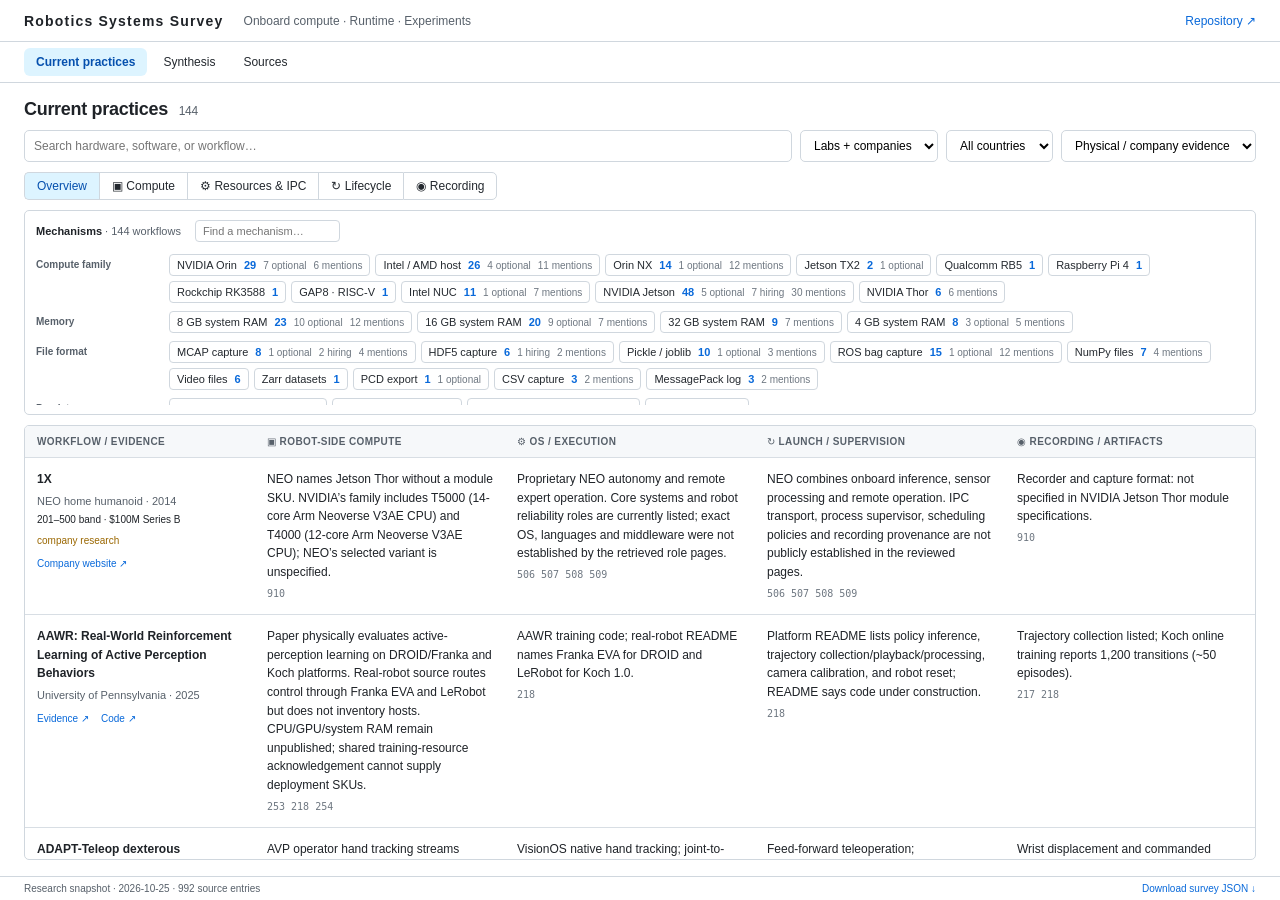
==== index.html @ 38c775ce "Float mobile mechanisms in a full-height collapsible panel" ====
<!doctype html>
<html lang="en"><head><meta charset="utf-8"><meta name="viewport" content="width=device-width,initial-scale=1"><meta name="description" content="A source-linked survey of onboard compute, resource management, process lifecycles, and recording practices in robotics and autonomous systems."><title>Robotics Systems Survey</title><link rel="stylesheet" href="./labs.css?v=d6419ea4566e"><script defer src="./labs.js?v=ee2ca8ce3130"></script></head>
<body><header><a class="brand" href="./">Robotics Systems Survey</a><span class="desk">Onboard compute · Runtime · Experiments</span><a href="https://github.com/Cutuy/robotics-systems-survey">Repository ↗</a></header><nav id="nav" aria-label="Research views"></nav><main id="main" aria-live="polite"><p>Loading research…</p></main><footer><span id="status">Research evidence and systems practices</span><a href="./lab-research.json" download>Download survey JSON ↓</a></footer></body></html>
---- labs.css ----
:root{font-family:Inter,-apple-system,BlinkMacSystemFont,"Segoe UI",sans-serif;color:#1f2328;background:#fff;font-synthesis:none;font-size:14px}*{box-sizing:border-box}body{margin:0;height:100dvh;display:flex;flex-direction:column}a{color:#0969da;text-decoration:none}a:hover{text-decoration:underline}button,input{font:inherit}button{cursor:pointer}header{height:51px;flex-shrink:0;display:flex;align-items:center;gap:26px;padding:0 32px;border-bottom:1px solid #d0d7de}header>a:last-child{margin-left:auto;font-size:12px}.brand{font-weight:800;color:#1f2328;letter-spacing:1.2px}.brand span{color:#0969da;margin:0 7px}.desk,.eyebrow,.stamp,.label{font-size:10px;letter-spacing:1.4px;font-weight:700;color:#57606a}.mast{padding:23px 32px 20px;display:flex;align-items:center;justify-content:space-between;gap:20px}.eyebrow{color:#0969da;margin:0 0 7px}h1{font-size:33px;letter-spacing:-1.2px;margin:0 0 6px;font-weight:650}.intro{margin:0;color:#57606a}.stamp{display:grid;gap:6px;text-align:right}.stamp strong{font-size:14px;color:#1f2328;letter-spacing:.5px}.stamp span{font-size:11px;letter-spacing:0;font-weight:400}nav{padding:0 32px 12px;display:flex;gap:7px;border-bottom:1px solid #d0d7de}nav a,.button{display:inline-block;padding:7px 13px;border:1px solid #d0d7de;border-radius:6px;background:#f6f8fa;color:#24292f;font-size:12px;font-weight:600}nav a.active{background:#0969da;border-color:#0969da;color:white}nav a:hover{text-decoration:none;border-color:#0969da}main{flex:1;min-height:0;overflow:auto;padding:22px 32px}footer{padding:9px 32px;border-top:1px solid #d0d7de;display:flex;justify-content:space-between;font-size:11px;color:#57606a;flex-shrink:0}h2{font-size:22px;letter-spacing:-.5px;margin:0 0 10px}h3{font-size:15px;margin:0 0 9px}p{line-height:1.55}.lead{font-size:16px;max-width:1050px;margin:0 0 18px}.grid{display:grid;grid-template-columns:repeat(3,minmax(0,1fr));gap:14px}.card{border:1px solid #d0d7de;border-radius:8px;padding:18px;background:#fff}.card p{font-size:13px;margin:8px 0}.num{font:600 11px ui-monospace,monospace;color:#0969da;display:block;margin-bottom:10px}.label{letter-spacing:.7px;margin:12px 0 4px}.muted{color:#57606a}.small{font-size:12px}table{width:100%;border-collapse:collapse;font-size:12px}th{text-align:left;background:#f6f8fa;font-size:10px;text-transform:uppercase;letter-spacing:.8px;color:#57606a;font-weight:650}td,th{padding:12px 13px;border-bottom:1px solid #d8dee4;vertical-align:top}td p{margin:4px 0 0;font-size:11px;color:#57606a}td strong{font-size:13px}.table-wrap{border:1px solid #d0d7de;border-radius:8px;overflow:hidden}.tag{display:inline-block;padding:3px 7px;border:1px solid #d0d7de;background:#f6f8fa;color:#57606a;border-radius:4px;font-size:10px;margin:2px 3px 2px 0;white-space:nowrap}.green{background:#dafbe1;border-color:#aceebb;color:#116329}.amber{background:#fff8c5;border-color:#eac54f;color:#7d4e00}.blue{background:#ddf4ff;border-color:#b6e3ff;color:#0550ae}.refs{display:inline-flex;gap:4px;margin-left:5px;vertical-align:baseline}.refs a{font:10px ui-monospace,monospace;border:1px solid #d0d7de;border-radius:3px;padding:1px 4px;background:#fff}.section-head{display:flex;justify-content:space-between;align-items:center;margin-bottom:12px;gap:15px}.section-head p{margin:0}.thesis{display:grid;grid-template-columns:1.5fr 1fr;gap:16px;margin-bottom:20px}.thesis .card{background:#f6f8fa}.thesis ul{margin:0;padding-left:17px;font-size:13px;line-height:1.6}.thesis li+li{margin-top:7px}.layout{display:grid;grid-template-columns:190px minmax(0,1fr);gap:24px;align-items:start}.projects{display:grid;gap:6px;position:sticky;top:0}.projects a{display:block;border:1px solid transparent;border-radius:6px;padding:10px;color:#24292f}.projects a.active{border-color:#b6e3ff;background:#ddf4ff}.projects small{display:block;font-size:10px;color:#57606a;margin-top:4px}.project-top{display:flex;justify-content:space-between;gap:20px;align-items:flex-start}.project-top p{margin:3px 0 10px}.project-top h2{font-size:27px;margin:0}.contact{text-align:right;min-width:180px}.contact small{display:block;font-size:10px;color:#57606a;margin:4px 0}.hardware{display:flex;gap:22px;flex-wrap:wrap;padding:13px 0 14px;margin-bottom:10px;border-bottom:1px solid #d0d7de}.hardware strong{display:block;font-size:13px;margin-top:5px}.fact-table td:first-child{width:150px;font-weight:600;color:#57606a}.fact-table td{padding:9px 10px;line-height:1.5}.two{display:grid;grid-template-columns:1fr 1fr;gap:14px;margin-top:16px}.proof{border-left:3px solid #0969da;background:#f6f8fa;padding:12px 15px;margin:16px 0;font-size:13px;line-height:1.6}.proof p{margin:5px 0 0}.line{display:flex;gap:10px;align-items:center;margin:13px 0}.line span{padding:6px 10px;border:1px solid #d0d7de;border-radius:5px;font-size:11px}.line i{color:#8c959f;font-style:normal}.method{font-size:12px;color:#57606a;border-top:1px solid #d0d7de;margin-top:20px;padding-top:14px;display:grid;grid-template-columns:1fr 1fr;gap:15px}.method p{margin:4px 0}.sources{font-size:12px}.sources li{padding:7px 0}.focus{background:#ddf4ff;border-color:#b6e3ff}.empty{padding:30px}.outreach-table td{line-height:1.5}.outreach-table td:nth-child(2){max-width:420px}a:focus-visible,button:focus-visible{outline:3px solid #54aeff;outline-offset:3px}@media(min-width:1500px){main{padding-left:max(32px,calc((100vw - 1500px)/2));padding-right:max(32px,calc((100vw - 1500px)/2))}}@media(max-width:950px){.grid{grid-template-columns:1fr 1fr}.thesis,.two{grid-template-columns:1fr}.layout{grid-template-columns:150px 1fr}.project-top{display:block}.contact{text-align:left}.mast{padding:18px}.stamp{display:none}main{padding:18px}.table-wrap{overflow:auto}header,nav,footer{padding-left:18px;padding-right:18px}.desk{display:none}}@media(max-width:650px){.grid{grid-template-columns:1fr}.layout{display:block}.projects{position:static;grid-template-columns:1fr 1fr;margin-bottom:20px}.method{grid-template-columns:1fr}h1{font-size:27px}.intro{font-size:12px}nav{overflow:auto}nav a{white-space:nowrap}.line{flex-wrap:wrap}footer span{display:none}header{gap:10px}.hardware{gap:12px}.fact-table td:first-child{width:100px}}
.systems-controls{display:flex;gap:16px;justify-content:space-between;align-items:center;margin:15px 0}.dimension-tabs{display:flex;gap:6px;flex-wrap:wrap}.dimension-tabs .selected{background:#ddf4ff;border-color:#54aeff;color:#0550ae}.systems-controls select{padding:7px;border:1px solid #d0d7de;border-radius:5px;background:white;margin-left:6px}.evidence-key{font-size:11px;color:#57606a;display:flex;gap:6px;align-items:center;flex-wrap:wrap;margin:10px 0 15px}.systems-table{overflow:auto}.systems-table table{min-width:1130px;table-layout:fixed}.systems-table th:first-child{width:125px}.systems-table td{line-height:1.6;padding:12px 10px}.systems-table td .tag{margin-bottom:6px}.system-detail{display:grid;grid-template-columns:repeat(3,minmax(0,1fr));gap:14px}.system-detail p.label{margin-top:0}.system-entry{margin-top:0;margin-bottom:17px}nav{flex-shrink:0}nav a{white-space:nowrap}@media(max-width:1100px){nav{overflow-x:auto}.systems-controls{align-items:flex-start;flex-direction:column}.system-detail{grid-template-columns:1fr 1fr}}@media(max-width:650px){.system-detail{grid-template-columns:1fr}}

.synthesis{border:1px solid #d0d7de;border-top:3px solid #0969da;border-radius:6px;background:#fff;padding:15px 18px;margin:0 0 18px}.synthesis h3{font-size:18px;margin:5px 0 13px}.synthesis .eyebrow{margin:0}.synthesis-grid{display:grid;grid-template-columns:1fr 1fr 1fr;gap:22px}.synthesis-grid strong{font-size:12px;color:#0969da}.synthesis-grid p{font-size:12px;line-height:1.55;margin:6px 0}.synthesis-boundary{font-size:11px;color:#57606a;margin:10px 0 0}@media(max-width:800px){.synthesis-grid{grid-template-columns:1fr;gap:9px}}

.census-banner{display:flex;gap:18px;flex-wrap:wrap;align-items:center;border:1px solid #d0d7de;background:#f6f8fa;padding:12px 15px;border-radius:6px;margin-bottom:16px;font-size:12px}.census-banner a{margin-left:auto}.census-filters{display:flex;gap:9px;flex-wrap:wrap;margin:15px 0}.census-filters input,.census-filters select{background:white;border:1px solid #d0d7de;border-radius:5px;padding:9px;font:inherit;font-size:12px}.census-filters input{flex:1;min-width:220px}.census-table{font-size:12px}.census-table td{vertical-align:top}.census-table td:first-child{min-width:180px}.census-table td:last-child{max-width:290px;overflow-wrap:anywhere}.census-pages{display:flex;gap:20px;align-items:center;justify-content:center;margin:18px 0}

.survey-purpose{display:flex;gap:12px;flex-wrap:wrap;padding:12px 0;color:#57606a;font-size:12px}.survey-purpose span{padding:6px 9px;background:#f6f8fa;border:1px solid #d0d7de;border-radius:5px}.survey-table{overflow:auto}.survey-table table{table-layout:fixed;min-width:1050px}.survey-table th:first-child{width:180px}.survey-table td{line-height:1.55}.survey-fact .tag{white-space:normal;margin-bottom:7px}.survey-fact .refs{margin:7px 0 0}.dimension-tabs .selected{background:#ddf4ff;border-color:#54aeff}

.workflow-evidence{display:flex;gap:10px;flex-wrap:wrap;margin-top:9px;font-size:11px}.workflow-boundary{border-top:1px solid #d0d7de;padding:12px 0;margin-top:12px}.workflow-boundary .survey-fact{margin-top:8px}.survey-purpose a{margin-left:auto}.practice-summary{display:flex;gap:12px;align-items:baseline;border-left:3px solid #0969da;padding:10px 14px;margin:12px 0;background:#f6f8fa;font-size:12px}.practice-summary strong{min-width:180px}.practice-summary span{color:#57606a}@media(max-width:700px){.practice-summary{flex-direction:column;gap:6px}.survey-purpose a{margin-left:0}}
/* Compact research workspace: one navigation bar and a table-first survey. */
header{height:42px;padding:0 24px;gap:20px}.desk{font-size:12px;font-weight:400;letter-spacing:0}nav{padding:6px 24px;align-items:center;gap:4px;background:#fff}nav a{border-color:transparent;background:transparent;padding:6px 11px;font-weight:500}nav a.active{background:#ddf4ff;border-color:transparent;color:#0550ae}main{padding:16px 24px}footer{padding:6px 24px;font-size:10px}.survey-heading{display:flex;align-items:center;gap:16px;margin:0 0 10px}.survey-heading h2{font-size:18px;margin:0;letter-spacing:-.3px}.survey-heading h2 span{font-size:12px;font-weight:400;color:#57606a;margin-left:6px}.survey-heading>a{font-size:12px}.census-filters{margin:0 0 10px;gap:8px}.census-filters input,.census-filters select{padding:7px 9px;font-size:12px}.census-filters input{min-width:180px}.dimension-tabs{margin:0 0 10px;gap:0}.dimension-tabs .button{border-radius:0;background:#fff;border-color:#d0d7de;border-right:0;padding:6px 12px;font-weight:500}.dimension-tabs .button:first-child{border-radius:5px 0 0 5px}.dimension-tabs .button:last-child{border-radius:0 5px 5px 0;border-right:1px solid #d0d7de}.dimension-tabs .selected{background:#ddf4ff;color:#0550ae;border-color:#d0d7de}.survey-table{border-radius:5px}.survey-table table{min-width:880px}.survey-table th:first-child{width:230px}.survey-table th{position:sticky;top:0;z-index:1;padding:10px 12px;font-size:10px;letter-spacing:.4px}.survey-table td{padding:12px;line-height:1.55}.survey-table td strong{font-size:12px;font-weight:600}.survey-table td:first-child strong a{color:#1f2328}.survey-table tr:hover td{background:#fafbfc}.survey-table .refs{display:inline-flex;gap:6px;margin:6px 0 0;flex-wrap:wrap}.survey-table .refs a{border:0;padding:0;background:none;font-size:10px;color:#6e7781}.survey-table .refs a:hover{color:#0969da}.workflow-evidence{gap:12px;margin-top:7px;font-size:10px}.workflow-type{display:block;color:#9a6700;margin-top:5px;font-size:10px}.census-pages{margin:10px 0 0;gap:14px;font-size:11px}.census-pages .button{font-size:11px;padding:4px 9px;background:#fff}.practice-fact{font-size:12px}.workflow-boundary{font-size:12px}.workflow-boundary>strong{display:block;margin:8px 0}.workflow-boundary .tag{display:none}body[data-view="practices"] main{display:flex;flex-direction:column;overflow:hidden}body[data-view="practices"] .survey-table{flex:1;min-height:160px}body[data-view="practices"] .census-filters,body[data-view="practices"] .dimension-tabs,body[data-view="practices"] .survey-heading,body[data-view="practices"] .census-pages{flex-shrink:0}body[data-view="practices"] .workflow-boundary{max-height:25vh;overflow:auto;flex-shrink:0}@media(max-width:750px){header,nav,footer{padding-left:12px;padding-right:12px}main{padding:12px}.census-filters input{flex-basis:100%}.census-filters select{max-width:43%}.dimension-tabs{flex-wrap:nowrap;overflow:auto;flex-shrink:0}.dimension-tabs .button{white-space:nowrap;padding:6px 9px}nav a{font-size:11px;padding:6px}.survey-table th:first-child{width:190px}}
.label-summary{border:1px solid #d0d7de;border-radius:5px;padding:9px 11px;margin-bottom:10px;flex-shrink:0;background:#fff}.label-summary-head{display:flex;align-items:center;gap:14px;font-size:11px;flex-wrap:wrap}.label-summary-head strong span{font-weight:400;color:#57606a}.label-summary-head input[type=text],#label-search{font-size:11px;padding:4px 7px;border:1px solid #d0d7de;border-radius:4px;width:145px}.label-summary-head label{margin-left:auto;color:#57606a;display:flex;align-items:center;gap:4px}.label-counts{display:flex;gap:6px;flex-wrap:wrap;margin-top:8px;max-height:110px;overflow:auto}.label-chip{display:inline-flex;align-items:center;gap:7px;border:1px solid #d0d7de;border-radius:4px;padding:4px 7px;color:#24292f;font-size:11px}.label-chip b{color:#0969da}.label-chip small{color:#6e7781;font-size:10px}.label-chip.chosen{background:#ddf4ff;border-color:#54aeff}.label-chip[hidden]{display:none}.label-rule{display:block;font-size:10px;color:#57606a;margin-top:6px}@media(max-width:650px){.label-summary-head label{margin-left:0}.label-counts{max-height:80px}}
.research-metrics{margin:0 0 18px}.research-metrics>p{font-size:11px;color:#57606a;margin:0 0 8px}.research-metrics>div{display:flex;gap:20px;flex-wrap:wrap}.research-metrics a{display:flex;gap:8px;align-items:baseline;color:#24292f;font-size:12px}.research-metrics strong{font-size:20px;color:#0969da}.label-match{display:block;margin-top:7px;font-size:10px;color:#57606a}

#nav{flex-wrap:nowrap;overflow-x:auto;gap:4px}#nav a{flex-shrink:0}#nav a[aria-current="page"]{font-weight:600}

/* Keep mechanism facets grouped and the evidence table in view. */
.label-counts{display:block;max-height:155px}.label-group{display:grid;grid-template-columns:125px minmax(0,1fr);gap:8px;padding:4px 0}.label-group>strong{font-size:10px;color:#57606a;padding-top:5px}.label-group>div{display:flex;flex-wrap:wrap;gap:5px}.label-group[hidden]{display:none}@media(max-width:650px){.label-counts{max-height:115px}.label-group{grid-template-columns:1fr;gap:3px}}

.synthesis-table{overflow:auto}.synthesis-table table{min-width:900px}.synthesis-table th:first-child{width:18%}.synthesis-table th:nth-child(2){width:42%}.synthesis-evidence+.synthesis-evidence{margin-top:12px}.synthesis-evidence p{font-size:12px;color:#24292f}.synthesis-evidence>a{font-weight:600}.synthesis-table td{line-height:1.55}body[data-view=synthesis] ol,body[data-view=synthesis] ul{padding-left:20px;line-height:1.8}

.insight-population{display:flex;gap:5px}.insight-population .selected{background:#ddf4ff;border-color:#54aeff;color:#0550ae}.insight-context{display:flex;gap:22px;align-items:center;color:#57606a;font-size:12px;margin-bottom:18px}.insight-context strong{color:#24292f}.insight-cards{display:grid;grid-template-columns:repeat(3,1fr);gap:14px;margin-bottom:20px}.insight-cards article{padding:16px;border:1px solid #d0d7de;border-radius:8px;border-top:3px solid #0969da}.insight-glyph{float:right;color:#0969da;font-size:23px}.insight-cards h3{font-size:19px;margin:0 0 8px}.insight-cards p{font-size:12px;min-height:38px;margin:0 0 10px}.insight-cards strong{font-size:12px;font-weight:500;color:#0550ae;line-height:1.5}.insight-legend{display:flex;gap:16px;font-size:10px;color:#57606a;flex-wrap:wrap;margin:0 0 10px}.insight-legend span{display:flex;gap:5px;align-items:center}.insight-legend i{width:9px;height:9px;border-radius:2px}.basis-documented{background:#0969da}.basis-mention{background:#b6d8fa}.basis-hiring{background:#8250df}.basis-option{background:#eac54f}.insight-charts{display:grid;grid-template-columns:repeat(3,1fr);gap:14px}.insight-chart{padding:16px;border:1px solid #d0d7de;border-radius:8px}.insight-chart>p{font-size:11px;color:#57606a;margin:0 0 14px}.evidence-bar{display:grid;grid-template-columns:105px 1fr 24px;align-items:center;gap:8px;padding:5px 0;color:#24292f;font-size:11px}.evidence-bar:hover{background:#f6f8fa;text-decoration:none}.bar-track{height:13px;display:flex;background:#f6f8fa;border-radius:2px;overflow:hidden}.bar-track i{height:100%;display:block}.evidence-bar b{text-align:right;font-variant-numeric:tabular-nums}.insight-case-head{margin-top:22px}.insight-case-head h3{margin-bottom:4px}.insight-cases{overflow:auto}.insight-cases table{min-width:850px}.insight-cases td{font-size:12px;line-height:1.5;padding:10px 12px}.insight-cases .refs{display:flex;margin:4px 0 0;gap:3px;flex-wrap:wrap}.insight-cases .refs a{border:0;background:none;font-size:9px;padding:0 2px}.insight-decision{display:flex;align-items:center;gap:15px;margin-top:16px;padding:12px 0;border-top:1px solid #d0d7de;font-size:12px}.insight-decision span{flex:1;color:#57606a}@media(max-width:950px){.insight-charts,.insight-cards{grid-template-columns:1fr}.insight-context,.insight-decision{flex-wrap:wrap}.insight-population{flex-wrap:wrap}.insight-cards p{min-height:0}}

svg.bar-track{width:100%;display:block}rect.basis-documented{fill:#0969da}rect.basis-mention{fill:#b6d8fa}rect.basis-hiring{fill:#8250df}rect.basis-option{fill:#eac54f}

.insight-cases table{min-width:1180px;table-layout:fixed}.insight-cases th:first-child{width:125px}.insight-cases tbody th{background:#fff;text-transform:none;letter-spacing:0;font-size:12px;padding:10px 12px}.insight-cases td{font-size:11px;overflow-wrap:anywhere}.lifecycle-evidence{color:#24292f}.lifecycle-evidence:hover{color:#0969da}.insight-cases th{font-size:9px;letter-spacing:.3px}

/* Compact mobile controls; the table keeps the remaining viewport height. */
#survey-controls{flex-shrink:0;min-height:0}
.mobile-controls-bar{display:none}
@media(max-width:750px){
 body[data-view="practices"] main{padding:8px;overflow:hidden}
 header{height:36px;padding:0 10px;gap:8px}.brand{font-size:12px;letter-spacing:.2px}header>a:last-child{font-size:11px}
 nav{padding:4px 8px}footer{padding:4px 8px}
 .mobile-controls-bar{display:flex;flex-shrink:0;align-items:center;justify-content:space-between;gap:8px;min-height:32px;margin-bottom:5px;font-size:11px;color:#57606a}
 .mobile-controls-bar button{border:1px solid #d0d7de;border-radius:5px;background:#fff;color:#0969da;padding:7px 9px;font-size:11px;min-height:32px}
 #survey-controls{max-height:min(48dvh, calc(100dvh - 250px));overflow:auto;overscroll-behavior:contain}
 .survey-heading{display:none}
 .census-filters{display:flex;flex-wrap:nowrap;gap:4px;width:100%;margin-bottom:8px}
 .census-filters input[name="q"]{flex:1 1 34%;width:34%;min-width:0;font-size:16px;padding:7px 6px}
 .census-filters select{flex:1 1 22%;width:22%;min-width:0;max-width:none;font-size:12px;padding:7px 2px;min-height:36px;text-overflow:ellipsis}
 .dimension-tabs{margin-bottom:8px}.dimension-tabs .button{font-size:11px;padding:7px 8px}
 .label-summary{padding:7px;margin-bottom:8px}.label-summary-head{gap:6px;flex-wrap:nowrap}.label-summary-head strong{white-space:nowrap}.label-summary-head strong span{display:none}
 #label-search{flex:1;min-width:0;width:90px;font-size:16px}.label-summary-head>a{white-space:nowrap;font-size:10px}
 .label-counts{max-height:90px}.label-chip{padding:5px 7px}
 body[data-view="practices"] .survey-table{min-height:0;overscroll-behavior:contain}
 body.controls-folded[data-view="practices"]>header,body.controls-folded[data-view="practices"]>#nav,body.controls-folded #survey-controls{display:none}
 body[data-view="practices"] .workflow-boundary{max-height:18dvh}
}

.mechanisms-close{display:none}
@media(max-width:750px){
 .mobile-controls-bar{gap:5px}.mobile-controls-bar>span{flex:1;min-width:0;font-size:10px}
 .mobile-controls-bar button{padding:7px 6px;white-space:nowrap}
 .mechanisms-toggle[aria-expanded="true"]{background:#ddf4ff;border-color:#54aeff}
 body[data-view="practices"] .label-summary{display:none}
 body[data-view="practices"] .label-summary.mechanisms-open{display:flex;flex-direction:column;position:fixed;z-index:20;top:8px;bottom:8px;right:8px;width:calc(100vw - 48px);height:calc(100dvh - 16px);margin:0;padding:12px;border-radius:12px;box-shadow:0 8px 40px #1f232830;overflow:hidden}
 .mechanisms-open .label-summary-head{display:flex;flex-wrap:wrap;flex-shrink:0;gap:8px;padding-bottom:10px;border-bottom:1px solid #d0d7de}
 .mechanisms-open .label-summary-head>strong{font-size:14px;flex:1;order:0}
 .mechanisms-open .mechanisms-close{display:block;order:1;border:0;background:#f6f8fa;border-radius:6px;font-size:24px;width:36px;height:36px;color:#57606a}
 .mechanisms-open #label-search{order:2;flex:1 0 100%;width:100%;padding:9px;font-size:16px}
 .mechanisms-open .label-summary-head>a{order:3}
 .mechanisms-open .label-counts{flex:1;min-height:0;max-height:none;overflow-y:auto;overscroll-behavior:contain;padding:6px 0}
 .mechanisms-open .label-group{padding:8px 0}.mechanisms-open .label-chip{padding:8px;flex-wrap:wrap}
 .mechanisms-open .label-rule{flex-shrink:0;padding-top:8px}
}
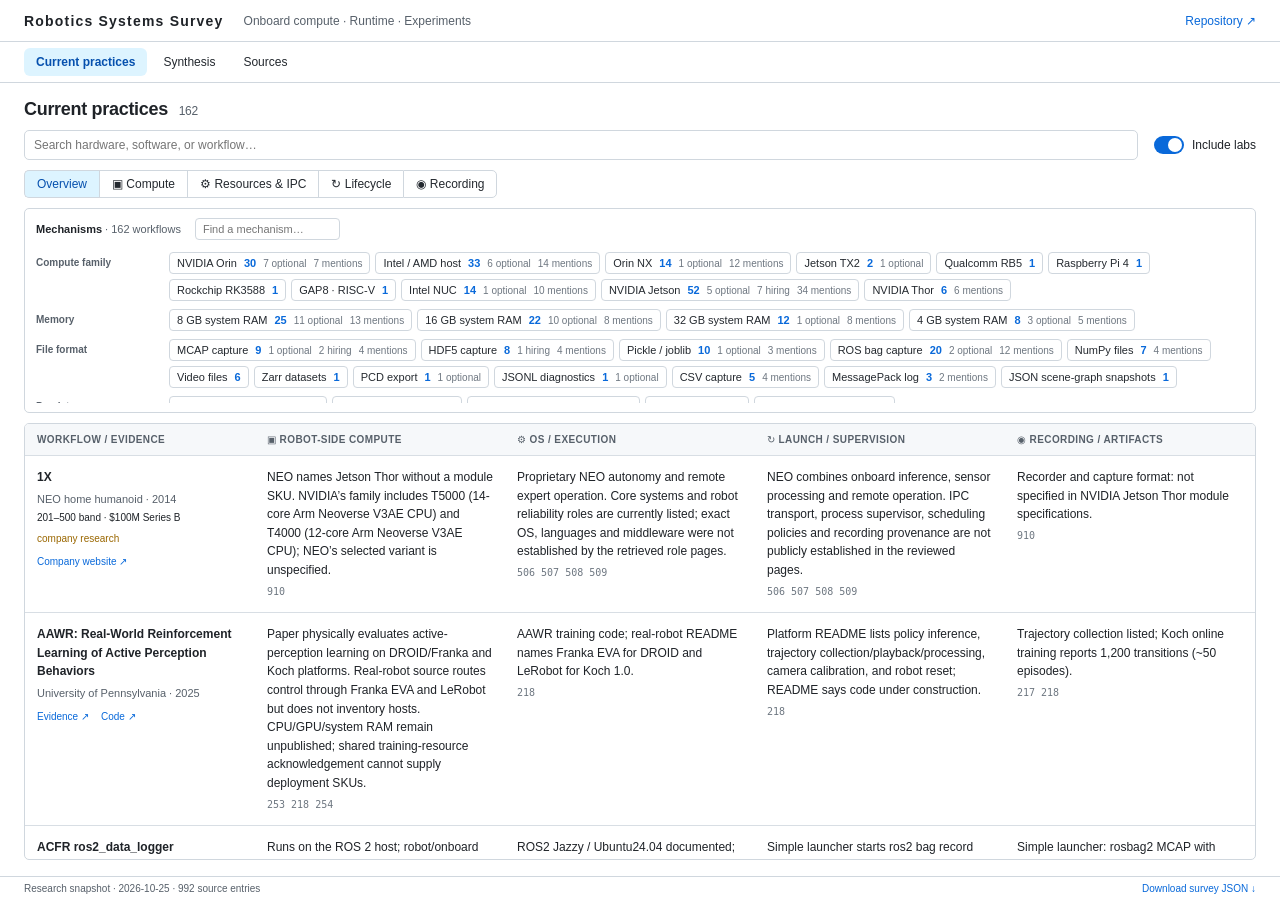
==== commit 405815df: "Simplify survey filters and refine mobile mechanisms control" ====
--- a/index.html
+++ b/index.html
@@ -1,3 +1,3 @@
 <!doctype html>
-<html lang="en"><head><meta charset="utf-8"><meta name="viewport" content="width=device-width,initial-scale=1"><meta name="description" content="A source-linked survey of onboard compute, resource management, process lifecycles, and recording practices in robotics and autonomous systems."><title>Robotics Systems Survey</title><link rel="stylesheet" href="./labs.css?v=d6419ea4566e"><script defer src="./labs.js?v=ee2ca8ce3130"></script></head>
+<html lang="en"><head><meta charset="utf-8"><meta name="viewport" content="width=device-width,initial-scale=1"><meta name="description" content="A source-linked survey of onboard compute, resource management, process lifecycles, and recording practices in robotics and autonomous systems."><title>Robotics Systems Survey</title><link rel="stylesheet" href="./labs.css?v=bb6869bacaaf"><script defer src="./labs.js?v=68d869086cdd"></script></head>
 <body><header><a class="brand" href="./">Robotics Systems Survey</a><span class="desk">Onboard compute · Runtime · Experiments</span><a href="https://github.com/Cutuy/robotics-systems-survey">Repository ↗</a></header><nav id="nav" aria-label="Research views"></nav><main id="main" aria-live="polite"><p>Loading research…</p></main><footer><span id="status">Research evidence and systems practices</span><a href="./lab-research.json" download>Download survey JSON ↓</a></footer></body></html>
--- a/labs.css
+++ b/labs.css
@@ -65,3 +65,19 @@
  .mechanisms-open .label-group{padding:8px 0}.mechanisms-open .label-chip{padding:8px;flex-wrap:wrap}
  .mechanisms-open .label-rule{flex-shrink:0;padding-top:8px}
 }
+
+/* One population switch and a quiet, icon-led mechanisms control. */
+.census-filters .labs-toggle{display:inline-flex;align-items:center;gap:8px;white-space:nowrap;position:relative;font-size:12px;cursor:pointer;padding:6px 0 6px 8px}
+.census-filters .labs-toggle input{position:absolute;inset:0;width:100%;height:100%;min-width:0;margin:0;padding:0;opacity:0;flex:none;cursor:pointer;z-index:1}
+.toggle-track{width:30px;height:18px;border-radius:12px;background:#8c959f;position:relative;flex-shrink:0}
+.toggle-track:after{content:'';position:absolute;width:14px;height:14px;top:2px;left:2px;border-radius:50%;background:white;transition:transform .15s}
+.labs-toggle input:checked+.toggle-track{background:#0969da}.labs-toggle input:checked+.toggle-track:after{transform:translateX(12px)}
+.labs-toggle input:focus-visible+.toggle-track{outline:2px solid #0969da;outline-offset:3px}
+@media(max-width:750px){
+ .census-filters input[name="q"]{width:auto;flex:1;min-width:0}.census-filters .labs-toggle{font-size:11px;gap:6px;padding-left:4px}
+ .mobile-controls-bar button.mechanisms-toggle{display:inline-flex;align-items:center;gap:7px;border:0;border-radius:20px;padding:8px 12px;background:#f0f6fc;color:#0550ae;font-weight:600;font-size:11px;box-shadow:inset 0 0 0 1px #0969da18}
+ .mechanisms-toggle svg{width:16px;height:16px;fill:none;stroke:currentColor;stroke-width:1.5}.mechanisms-toggle svg circle{fill:#f0f6fc}
+ .mechanisms-chevron{display:inline-block;transform:rotate(180deg);font-size:14px;line-height:12px}.mechanisms-toggle[aria-expanded="true"] .mechanisms-chevron{transform:none}
+ .mobile-controls-bar button.mechanisms-toggle:hover{background:#ddf4ff}
+}
+@media(prefers-reduced-motion:reduce){.toggle-track:after{transition:none}}
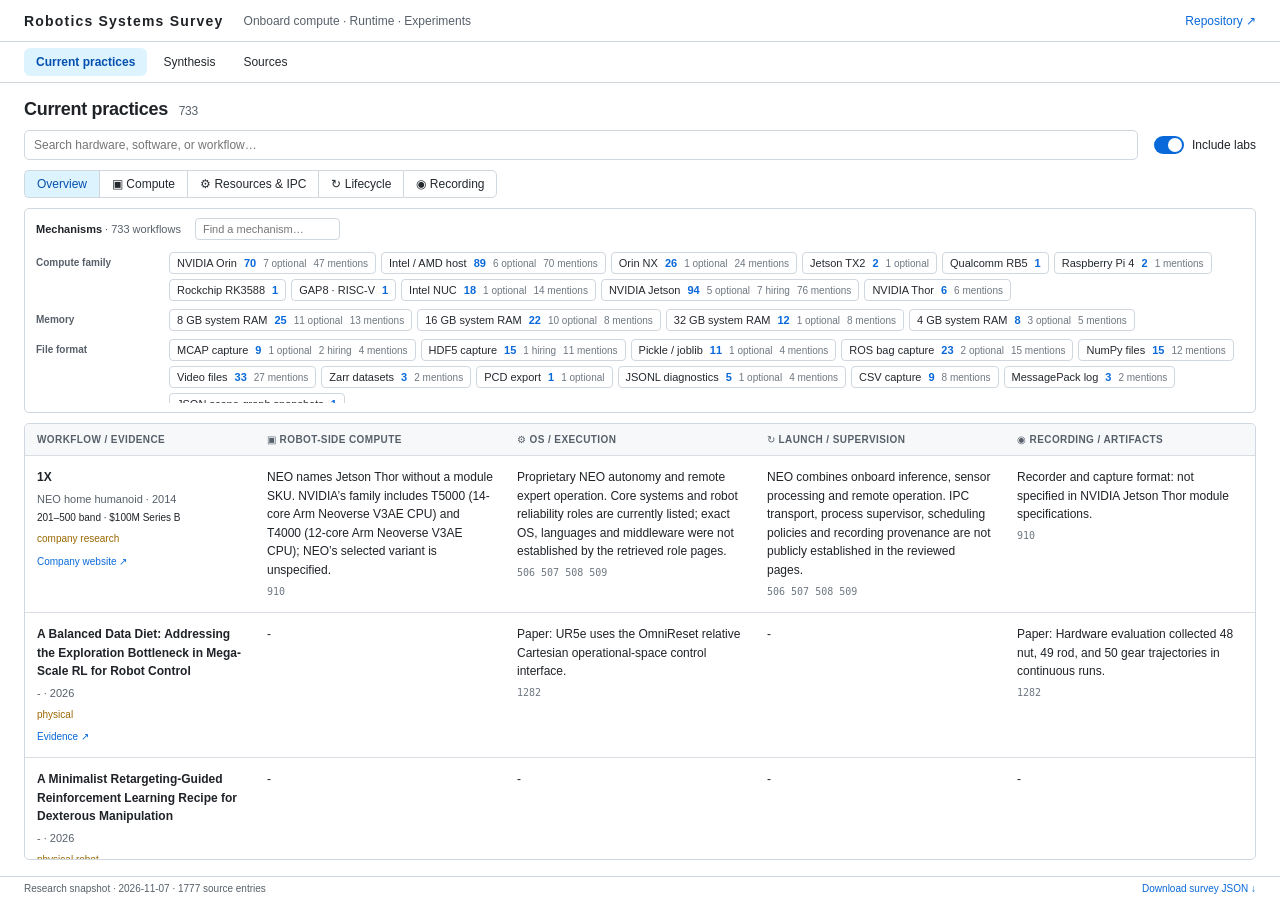
==== commit 060faf7a: "Add CoRL 2026 robot runtime and recording evidence" ====
--- a/index.html
+++ b/index.html
@@ -1,3 +1,3 @@
 <!doctype html>
-<html lang="en"><head><meta charset="utf-8"><meta name="viewport" content="width=device-width,initial-scale=1"><meta name="description" content="A source-linked survey of onboard compute, resource management, process lifecycles, and recording practices in robotics and autonomous systems."><title>Robotics Systems Survey</title><link rel="stylesheet" href="./labs.css?v=bb6869bacaaf"><script defer src="./labs.js?v=68d869086cdd"></script></head>
+<html lang="en"><head><meta charset="utf-8"><meta name="viewport" content="width=device-width,initial-scale=1"><meta name="description" content="A source-linked survey of onboard compute, resource management, process lifecycles, and recording practices in robotics and autonomous systems."><title>Robotics Systems Survey</title><link rel="stylesheet" href="./labs.css?v=bb6869bacaaf"><script defer src="./labs.js?v=5953f39d9d65"></script></head>
 <body><header><a class="brand" href="./">Robotics Systems Survey</a><span class="desk">Onboard compute · Runtime · Experiments</span><a href="https://github.com/Cutuy/robotics-systems-survey">Repository ↗</a></header><nav id="nav" aria-label="Research views"></nav><main id="main" aria-live="polite"><p>Loading research…</p></main><footer><span id="status">Research evidence and systems practices</span><a href="./lab-research.json" download>Download survey JSON ↓</a></footer></body></html>
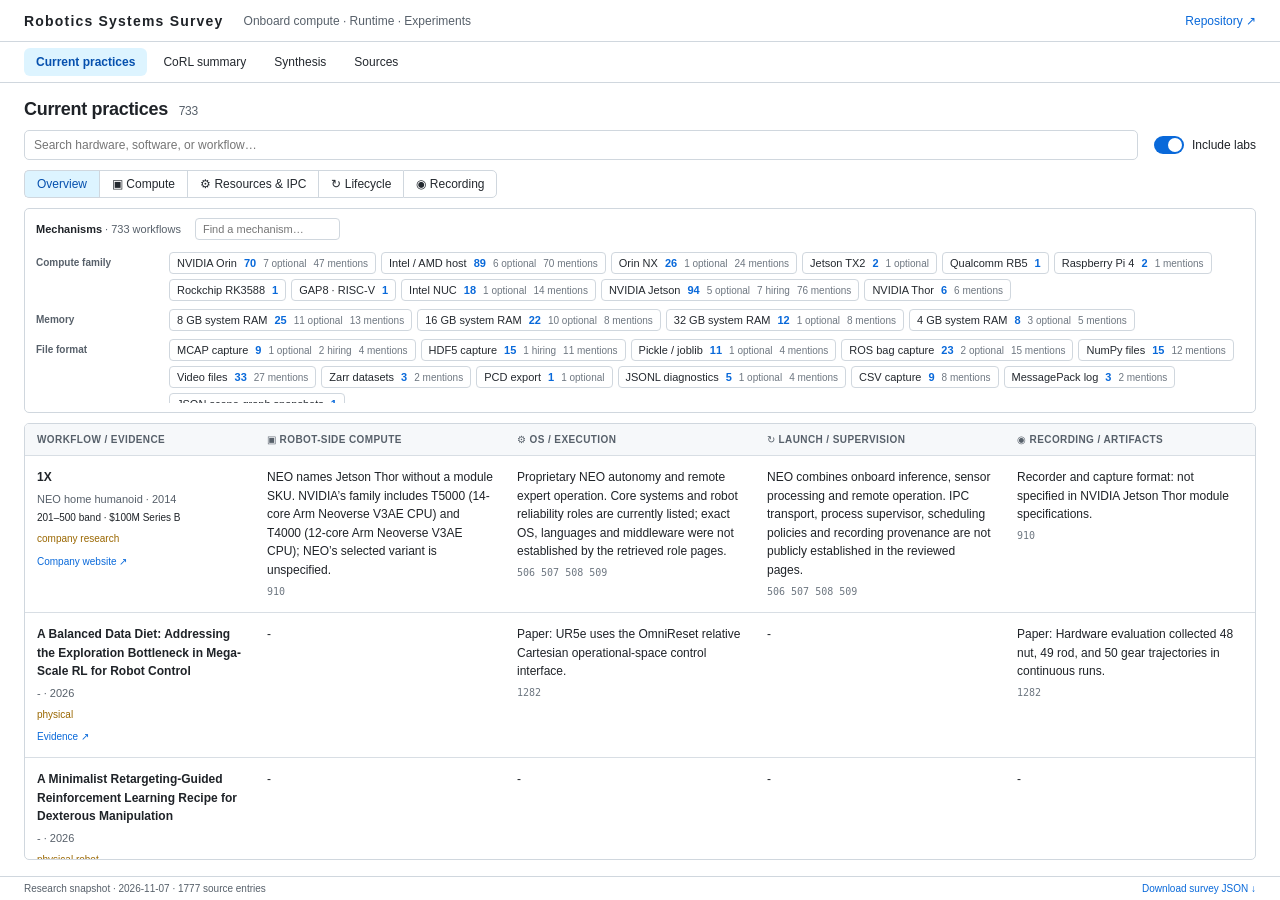
==== commit 4aa5544d: "Add visual CoRL systems summary with linked evidence" ====
--- a/index.html
+++ b/index.html
@@ -1,3 +1,3 @@
 <!doctype html>
-<html lang="en"><head><meta charset="utf-8"><meta name="viewport" content="width=device-width,initial-scale=1"><meta name="description" content="A source-linked survey of onboard compute, resource management, process lifecycles, and recording practices in robotics and autonomous systems."><title>Robotics Systems Survey</title><link rel="stylesheet" href="./labs.css?v=bb6869bacaaf"><script defer src="./labs.js?v=5953f39d9d65"></script></head>
+<html lang="en"><head><meta charset="utf-8"><meta name="viewport" content="width=device-width,initial-scale=1"><meta name="description" content="A source-linked survey of onboard compute, resource management, process lifecycles, and recording practices in robotics and autonomous systems."><title>Robotics Systems Survey</title><link rel="stylesheet" href="./labs.css?v=bb6869bacaaf"><link rel="stylesheet" href="./corl-summary.css?v=c35aa6a1bb0c"><script defer src="./corl-summary.js?v=b179a9d67e7a"></script><script defer src="./labs.js?v=9e7373db47e5"></script></head>
 <body><header><a class="brand" href="./">Robotics Systems Survey</a><span class="desk">Onboard compute · Runtime · Experiments</span><a href="https://github.com/Cutuy/robotics-systems-survey">Repository ↗</a></header><nav id="nav" aria-label="Research views"></nav><main id="main" aria-live="polite"><p>Loading research…</p></main><footer><span id="status">Research evidence and systems practices</span><a href="./lab-research.json" download>Download survey JSON ↓</a></footer></body></html>
--- a/corl-summary.css
+++ b/corl-summary.css
@@ -0,0 +1,20 @@
+/* Editorial field guide: native diagrams, compact specifications and evidence links. */
+.corl-summary{--cs-ink:#172d39;--cs-muted:#536772;--cs-accent:#186c73;--cs-line:#dbe5e8;--cs-wash:#f2f7f7;max-width:1260px;margin:0 auto;color:var(--cs-ink);padding:12px 0 32px}
+.cs-hero{display:flex;align-items:end;justify-content:space-between;gap:28px;padding:14px 0 28px}.cs-kicker{font-size:10px;letter-spacing:1.7px;text-transform:uppercase;color:var(--cs-accent);font-weight:650;margin:0 0 13px}.cs-hero h1{font-size:clamp(34px,4vw,52px);font-weight:550;letter-spacing:-1.8px;margin:0}.cs-deck{color:var(--cs-muted);font-size:15px;margin:12px 0 0;max-width:480px}.cs-open-table{font-size:12px;color:var(--cs-accent);white-space:nowrap;padding:10px 0}
+.cs-chapter-nav{display:flex;flex-wrap:wrap;gap:10px 28px;padding:18px 0;border-top:1px solid var(--cs-line);border-bottom:1px solid var(--cs-line)}.cs-chapter-nav a{font-size:12px;color:var(--cs-ink);display:flex;align-items:center;gap:9px;padding:4px 0}.cs-chapter-nav a span,.cs-index{font:11px ui-monospace,monospace;color:var(--cs-accent)}
+.cs-chapter{display:grid;grid-template-columns:190px minmax(0,1fr);gap:42px;padding:38px 0;border-bottom:1px solid var(--cs-line);scroll-margin-top:16px}.cs-chapter-head{position:relative;padding-top:4px}.cs-index{display:block;margin-bottom:18px}.cs-glyph{display:block;width:32px;height:32px;fill:none;stroke:var(--cs-accent);stroke-width:1.4;stroke-linecap:round;stroke-linejoin:round;margin-bottom:16px}.cs-chapter h2{font-size:23px;line-height:1.15;font-weight:550;letter-spacing:-.6px;margin:0 0 12px}.cs-chapter-head p{font-size:12px;color:var(--cs-muted);line-height:1.6;margin:0;max-width:185px}
+.cs-topic-grid{display:grid;grid-template-columns:repeat(2,minmax(0,1fr));column-gap:36px;row-gap:28px}.cs-topic{min-width:0}.cs-topic h3{font-size:13px;font-weight:650;letter-spacing:0;margin:0 0 11px}.cs-topic p{font-size:12px;color:var(--cs-muted);line-height:1.65;margin:0 0 8px;max-width:42em}.cs-specs{margin:0}.cs-specs>div{margin:0 0 9px}.cs-specs dt{font-size:10px;color:var(--cs-muted);margin-bottom:3px}.cs-specs dd{font-size:12px;line-height:1.5;margin:0}.cs-evidence{display:flex;flex-wrap:wrap;gap:5px 13px;margin-top:12px}.cs-evidence a{font-size:10px;color:var(--cs-accent);line-height:1.6}.cs-terms{display:flex;flex-wrap:wrap;gap:6px 14px;font-size:12px;line-height:1.7;margin-bottom:9px}.cs-terms span{border-bottom:1px dotted #a9bfc2;padding-bottom:2px}
+.cs-topologies{display:grid;grid-template-columns:repeat(3,minmax(0,1fr));gap:18px}.cs-topology{margin:0;min-width:0}.cs-topology svg{display:block;width:100%;height:auto;fill:none;stroke:var(--cs-accent);stroke-width:1.3;stroke-linecap:round;stroke-linejoin:round}.cs-topology svg .cs-machine{fill:var(--cs-wash);stroke:var(--cs-line)}.cs-topology svg text{fill:var(--cs-ink);stroke:none;font:11px system-ui,sans-serif}.cs-topology figcaption{display:grid;gap:4px;padding:4px 5px}.cs-topology figcaption strong{font-size:12px;font-weight:600}.cs-topology figcaption span{font-size:10px;color:var(--cs-muted);line-height:1.5}.cs-topology-evidence{margin:15px 0 28px;padding-bottom:20px;border-bottom:1px solid var(--cs-line)}
+.cs-route{display:grid;grid-template-columns:minmax(0,1fr) 20px minmax(0,1fr) 20px minmax(0,1fr);gap:10px;align-items:center;margin:0 0 30px;background:var(--cs-wash);padding:22px;border-radius:8px}.cs-route>div{display:grid;gap:7px}.cs-route span:not(.cs-arrow){font-size:10px;color:var(--cs-muted)}.cs-route strong{font-size:12px;font-weight:600}.cs-route small{font-size:10px;line-height:1.5;color:var(--cs-muted)}.cs-arrow{color:var(--cs-accent);font-size:18px;text-align:center}
+.cs-cadences{display:grid;grid-template-columns:repeat(3,minmax(0,1fr));gap:20px;margin-bottom:30px;padding:0 0 25px;border-bottom:1px solid var(--cs-line)}.cs-cadence-title{font-size:12px;font-weight:600;display:flex;flex-wrap:wrap;gap:8px;align-items:baseline;margin-bottom:16px}.cs-cadence-title a{font-size:10px;font-weight:400;color:var(--cs-accent)}.cs-rate-pair{display:grid;grid-template-columns:1fr 16px 1fr;gap:5px;align-items:center}.cs-rate-pair>div{display:grid;gap:7px}.cs-rate-pair strong{font-size:25px;font-weight:500;font-variant-numeric:tabular-nums;letter-spacing:-1px;white-space:nowrap}.cs-rate-pair strong small{font-size:11px;letter-spacing:0;color:var(--cs-muted)}.cs-rate-pair span{font-size:10px;line-height:1.4;color:var(--cs-muted)}.cs-rate-pair>span{text-align:center;font-size:16px;color:var(--cs-accent)}
+.cs-lifecycle{display:grid;grid-template-columns:repeat(4,minmax(0,1fr));gap:16px;list-style:none;padding:0;margin:0 0 30px}.cs-lifecycle li{position:relative;display:grid;gap:8px;align-content:start}.cs-lifecycle li>span{width:28px;height:28px;border:1px solid #aac6c8;border-radius:50%;display:grid;place-items:center;font:10px ui-monospace,monospace;color:var(--cs-accent);background:var(--cs-wash)}.cs-lifecycle li:not(:last-child):after{content:'→';position:absolute;top:5px;right:0;color:#789a9e;font-size:14px}.cs-lifecycle strong{font-size:12px;font-weight:600}.cs-lifecycle small{font-size:10px;line-height:1.6;color:var(--cs-muted);padding-right:12px}
+.cs-artifact-map{display:grid;grid-template-columns:1fr 1.6fr;gap:28px;background:var(--cs-wash);padding:24px;border-radius:8px;margin-bottom:30px}.cs-run{display:flex;flex-direction:column;justify-content:center;gap:8px}.cs-run>span{font-size:10px;color:var(--cs-muted)}.cs-run>strong{font-size:25px;font-weight:500;letter-spacing:-.5px}.cs-run>small{font-size:10px;line-height:1.6;color:var(--cs-muted)}.cs-artifacts{display:grid;gap:14px;border-left:1px solid #aec8cb;padding-left:22px}.cs-artifacts>div{position:relative;display:grid;gap:4px}.cs-artifacts>div:before{content:'';position:absolute;left:-22px;top:7px;width:13px;border-top:1px solid #aec8cb}.cs-artifacts strong{font-size:11px;font-weight:600}.cs-artifacts span{font-size:11px;color:var(--cs-muted)}
+.cs-scope{margin-top:24px;font-size:12px;color:var(--cs-muted)}.cs-scope summary{cursor:pointer;color:var(--cs-ink);padding:8px 0}.cs-scope>div{max-width:760px;padding:8px 0}.cs-scope p{font-size:12px;line-height:1.7}.cs-scope a{color:var(--cs-accent)}.corl-summary a:focus-visible,.cs-scope summary:focus-visible{outline:2px solid var(--cs-accent);outline-offset:4px}
+@media(max-width:1100px){.cs-chapter{grid-template-columns:150px minmax(0,1fr);gap:26px}.cs-cadences{grid-template-columns:1fr;gap:22px}.cs-cadences>div{display:grid;grid-template-columns:110px 1fr;gap:14px;align-items:center}.cs-cadence-title{margin:0}.cs-topic-grid{column-gap:24px}.cs-topologies{gap:8px}}
+@media(max-width:750px){.corl-summary{padding-top:4px}.cs-hero{display:block;padding-bottom:20px}.cs-open-table{display:inline-block;margin-top:12px}.cs-chapter-nav{gap:8px 20px}.cs-chapter-nav a{font-size:11px;min-height:30px}.cs-chapter{display:block;padding:28px 0}.cs-chapter-head{display:grid;grid-template-columns:28px 1fr;gap:6px 12px;margin-bottom:24px}.cs-chapter-head .cs-index{grid-column:1;grid-row:1;margin:0;align-self:center}.cs-chapter-head .cs-glyph{grid-column:1;grid-row:2;width:25px;height:25px;margin:0}.cs-chapter-head h2{grid-column:2;grid-row:1;font-size:23px;margin:0}.cs-chapter-head p{grid-column:2;grid-row:2;max-width:none}.cs-topic-grid{row-gap:25px}.cs-route{padding:16px;gap:6px}.cs-lifecycle{gap:12px}.cs-lifecycle small{padding-right:0}.cs-artifact-map{padding:18px;gap:18px}}
+@media(max-width:520px){.cs-topic-grid{grid-template-columns:1fr}.cs-topologies{grid-template-columns:1fr;gap:16px}.cs-topology{display:grid;grid-template-columns:minmax(0,1.3fr) minmax(0,1fr);gap:10px;align-items:center}.cs-topology figcaption{padding:0}.cs-topology svg{min-width:0}.cs-topology-evidence{margin-top:18px}.cs-route{grid-template-columns:1fr;gap:12px}.cs-route>div{grid-template-columns:90px 1fr;align-items:baseline}.cs-route>div small{grid-column:2}.cs-route .cs-arrow{transform:rotate(90deg);justify-self:center}.cs-route>div span{grid-row:1 / span 2}.cs-lifecycle{grid-template-columns:repeat(2,minmax(0,1fr));row-gap:22px}.cs-lifecycle li:nth-child(2):after{content:none}.cs-artifact-map{grid-template-columns:1fr}.cs-cadences>div{grid-template-columns:90px 1fr;gap:10px}.cs-rate-pair strong{font-size:25px}.cs-topic h3{font-size:14px}}
+
+.cs-link-arrow{display:inline-block;width:11px;height:11px;margin-left:3px;vertical-align:-1px;fill:none;stroke:currentColor;stroke-width:1.2;stroke-linecap:round;stroke-linejoin:round}
+
+@media(max-width:900px){.cs-topologies{grid-template-columns:1fr;gap:16px}.cs-topology{display:grid;grid-template-columns:minmax(0,280px) minmax(0,1fr);align-items:center;gap:16px}}
+@media(max-width:520px){.cs-topology{grid-template-columns:1fr;gap:3px}.cs-topology svg{max-width:320px;margin:auto}.cs-topology figcaption{text-align:center}}
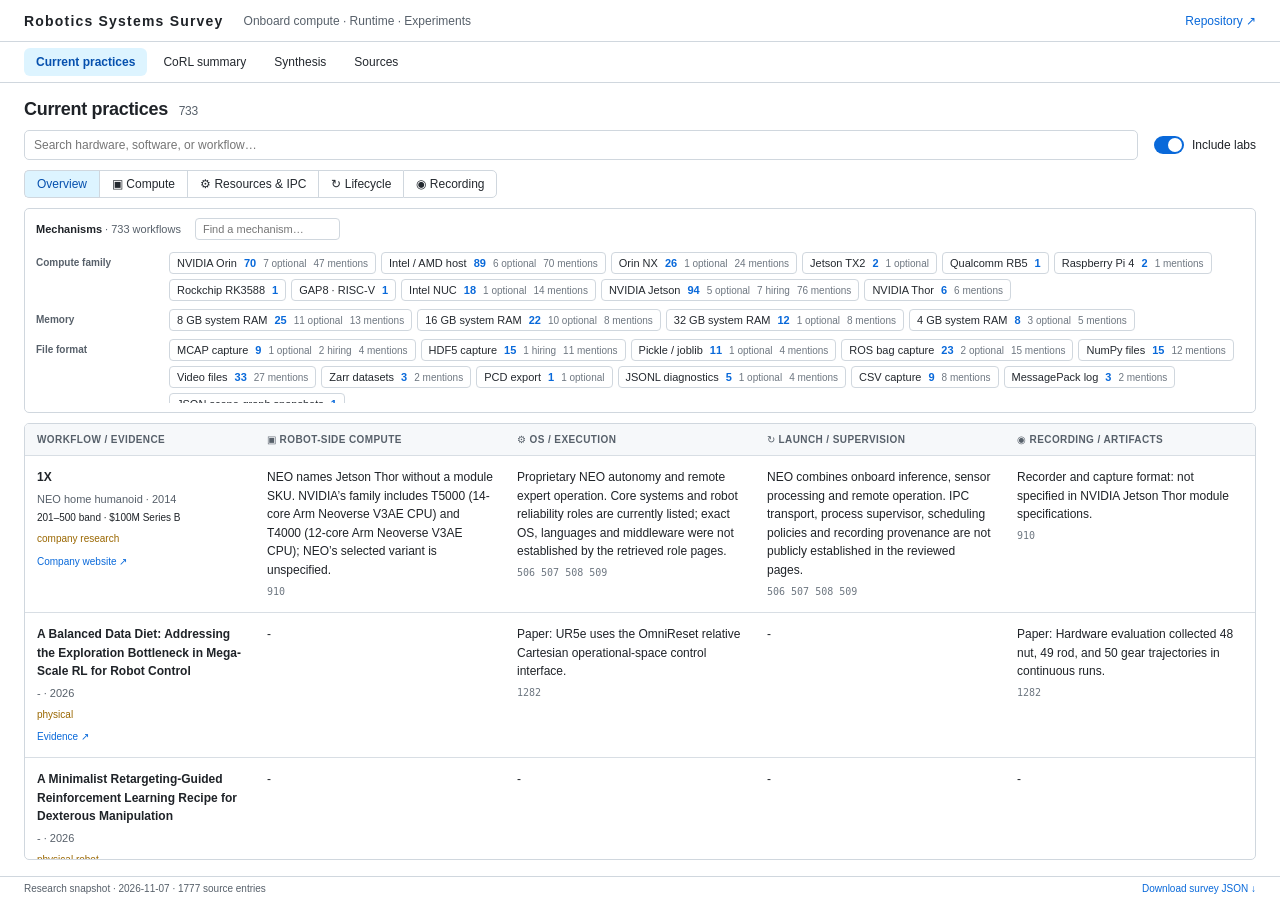
==== commit ffcc3af5: "Publish crawlable survey pages with SEO metadata and sitemap" ====
--- a/index.html
+++ b/index.html
@@ -1,3 +1,32 @@
 <!doctype html>
-<html lang="en"><head><meta charset="utf-8"><meta name="viewport" content="width=device-width,initial-scale=1"><meta name="description" content="A source-linked survey of onboard compute, resource management, process lifecycles, and recording practices in robotics and autonomous systems."><title>Robotics Systems Survey</title><link rel="stylesheet" href="./labs.css?v=bb6869bacaaf"><link rel="stylesheet" href="./corl-summary.css?v=c35aa6a1bb0c"><script defer src="./corl-summary.js?v=b179a9d67e7a"></script><script defer src="./labs.js?v=9e7373db47e5"></script></head>
-<body><header><a class="brand" href="./">Robotics Systems Survey</a><span class="desk">Onboard compute · Runtime · Experiments</span><a href="https://github.com/Cutuy/robotics-systems-survey">Repository ↗</a></header><nav id="nav" aria-label="Research views"></nav><main id="main" aria-live="polite"><p>Loading research…</p></main><footer><span id="status">Research evidence and systems practices</span><a href="./lab-research.json" download>Download survey JSON ↓</a></footer></body></html>
+<html lang="en">
+<head>
+<meta charset="utf-8">
+<meta name="viewport" content="width=device-width,initial-scale=1">
+<title>Robotics Systems Survey: Onboard Compute, Runtime &amp; Recording</title>
+<meta name="description" content="Compare source-linked robotics workflows: onboard CPUs and GPUs, operating systems, IPC, process lifecycle, data recording and experiment provenance.">
+<link rel="canonical" href="https://cutuy.github.io/robotics-systems-survey/">
+<meta property="og:type" content="website">
+<meta property="og:site_name" content="Robotics Systems Survey">
+<meta property="og:title" content="Robotics Systems Survey: Onboard Compute, Runtime &amp; Recording">
+<meta property="og:description" content="Compare source-linked robotics workflows: onboard CPUs and GPUs, operating systems, IPC, process lifecycle, data recording and experiment provenance.">
+<meta property="og:url" content="https://cutuy.github.io/robotics-systems-survey/">
+<meta name="twitter:card" content="summary">
+<meta name="twitter:title" content="Robotics Systems Survey: Onboard Compute, Runtime &amp; Recording">
+<meta name="twitter:description" content="Compare source-linked robotics workflows: onboard CPUs and GPUs, operating systems, IPC, process lifecycle, data recording and experiment provenance.">
+<link rel="sitemap" type="application/xml" href="./sitemap.xml">
+<script id="page-schema" type="application/ld+json">{"@context":"https://schema.org","@type":"CollectionPage","name":"Robotics Systems Survey: Onboard Compute, Runtime & Recording","description":"Compare source-linked robotics workflows: onboard CPUs and GPUs, operating systems, IPC, process lifecycle, data recording and experiment provenance.","url":"https://cutuy.github.io/robotics-systems-survey/","isPartOf":{"@type":"WebSite","name":"Robotics Systems Survey","url":"https://cutuy.github.io/robotics-systems-survey/"}}</script>
+<script src="./site.js?v=131098ede53a"></script>
+<link rel="stylesheet" href="./labs.css?v=92d8080adaef">
+<link rel="stylesheet" href="./corl-summary.css?v=bb0ccf4a63ba">
+<script defer src="./corl-summary.js?v=4e3b995edb78"></script>
+<script defer src="./synthesis.js?v=bf33d73670c7"></script>
+<script defer src="./labs.js?v=8a7bc7dcbda6"></script>
+</head>
+<body data-view="practices" data-prerendered="true"><header><a class="brand" href="./">Robotics Systems Survey</a><span class="desk">Onboard compute · Runtime · Experiments</span><a href="https://github.com/Cutuy/robotics-systems-survey">Repository ↗</a></header><nav id="nav" aria-label="Research views"><a class="active" aria-current="page" href="./">Current practices</a><a class=""  href="./corl-summary.html">CoRL summary</a><a class=""  href="./synthesis.html">Synthesis</a><a class=""  href="./sources.html">Sources</a></nav><main id="main" aria-live="polite"><div class="mobile-controls-bar"><span>733 workflows · Overview</span></div><div id="survey-controls"><div class="survey-heading"><h1>Current practices <span>733</span></h1></div>
+ <form id="census-filter" class="census-filters"><input name="q" aria-label="Search current practices" placeholder="Search hardware, software, or workflow…" value=""><input type="hidden" name="dimension" value="overview"><input type="hidden" name="labels" value=""><label class="labs-toggle"><input type="checkbox" name="include_labs" role="switch" checked><span class="toggle-track" aria-hidden="true"></span><span>Include labs</span></label></form>
+ <div class="dimension-tabs"><a class="button selected" href="./?dimension=overview">Overview</a><a class="button " href="./?dimension=hardware">▣ Compute</a><a class="button " href="./?dimension=runtime">⚙ Resources & IPC</a><a class="button " href="./?dimension=lifecycle">↻ Lifecycle</a><a class="button " href="./?dimension=recording">◉ Recording</a></div>
+ </div><section class="label-summary" aria-label="Practice label counts"><div class="label-summary-head"><strong>Mechanisms <span>· 733 workflows</span></strong><input id="label-search" aria-label="Find a label" placeholder="Find a mechanism…"></div><div class="label-counts"><div class="label-group"><strong>Compute family</strong><div><a class="label-chip " data-label="nvidia orin compute family" href="./?labels=orin" title="70 of 733 workflows; reviewed evidence, options, hiring and automatic mentions · 7 with platform options / available support">NVIDIA Orin <b>70</b><small>7 optional</small><small>47 mentions</small></a><a class="label-chip " data-label="intel / amd host compute family" href="./?labels=x86" title="89 of 733 workflows; reviewed evidence, options, hiring and automatic mentions · 6 with platform options / available support">Intel / AMD host <b>89</b><small>6 optional</small><small>70 mentions</small></a><a class="label-chip " data-label="orin nx compute family" href="./?labels=orin-nx" title="26 of 733 workflows; reviewed evidence, options, hiring and automatic mentions · 1 with platform options / available support">Orin NX <b>26</b><small>1 optional</small><small>24 mentions</small></a><a class="label-chip " data-label="jetson tx2 compute family" href="./?labels=tx2" title="2 of 733 workflows; reviewed evidence, options, hiring and automatic mentions · 1 with platform options / available support">Jetson TX2 <b>2</b><small>1 optional</small></a><a class="label-chip " data-label="qualcomm rb5 compute family" href="./?labels=rb5" title="1 of 733 workflows; reviewed evidence, options, hiring and automatic mentions">Qualcomm RB5 <b>1</b></a><a class="label-chip " data-label="raspberry pi 4 compute family" href="./?labels=rpi4" title="2 of 733 workflows; reviewed evidence, options, hiring and automatic mentions">Raspberry Pi 4 <b>2</b><small>1 mentions</small></a><a class="label-chip " data-label="rockchip rk3588 compute family" href="./?labels=rk3588" title="1 of 733 workflows; reviewed evidence, options, hiring and automatic mentions">Rockchip RK3588 <b>1</b></a><a class="label-chip " data-label="gap8 · risc-v compute family" href="./?labels=gap8" title="1 of 733 workflows; reviewed evidence, options, hiring and automatic mentions">GAP8 · RISC-V <b>1</b></a><a class="label-chip " data-label="intel nuc compute family" href="./?labels=intel-nuc" title="18 of 733 workflows; reviewed evidence, options, hiring and automatic mentions · 1 with platform options / available support">Intel NUC <b>18</b><small>1 optional</small><small>14 mentions</small></a><a class="label-chip " data-label="nvidia jetson compute family" href="./?labels=jetson" title="94 of 733 workflows; reviewed evidence, options, hiring and automatic mentions · 5 with platform options / available support">NVIDIA Jetson <b>94</b><small>5 optional</small><small>7 hiring</small><small>76 mentions</small></a><a class="label-chip " data-label="nvidia thor compute family" href="./?labels=thor" title="6 of 733 workflows; reviewed evidence, options, hiring and automatic mentions">NVIDIA Thor <b>6</b><small>6 mentions</small></a></div></div><div class="label-group"><strong>Memory</strong><div><a class="label-chip " data-label="8 gb system ram memory" href="./?labels=ram8" title="25 of 733 workflows; reviewed evidence, options, hiring and automatic mentions · 11 with platform options / available support">8 GB system RAM <b>25</b><small>11 optional</small><small>13 mentions</small></a><a class="label-chip " data-label="16 gb system ram memory" href="./?labels=ram16" title="22 of 733 workflows; reviewed evidence, options, hiring and automatic mentions · 10 with platform options / available support">16 GB system RAM <b>22</b><small>10 optional</small><small>8 mentions</small></a><a class="label-chip " data-label="32 gb system ram memory" href="./?labels=ram32" title="12 of 733 workflows; reviewed evidence, options, hiring and automatic mentions · 1 with platform options / available support">32 GB system RAM <b>12</b><small>1 optional</small><small>8 mentions</small></a><a class="label-chip " data-label="4 gb system ram memory" href="./?labels=ram4" title="8 of 733 workflows; reviewed evidence, options, hiring and automatic mentions · 3 with platform options / available support">4 GB system RAM <b>8</b><small>3 optional</small><small>5 mentions</small></a></div></div><div class="label-group"><strong>File format</strong><div><a class="label-chip " data-label="mcap capture file format" href="./?labels=mcap" title="9 of 733 workflows; reviewed evidence, options, hiring and automatic mentions · 1 with platform options / available support">MCAP capture <b>9</b><small>1 optional</small><small>2 hiring</small><small>4 mentions</small></a><a class="label-chip " data-label="hdf5 capture file format" href="./?labels=hdf5" title="15 of 733 workflows; reviewed evidence, options, hiring and automatic mentions">HDF5 capture <b>15</b><small>1 hiring</small><small>11 mentions</small></a><a class="label-chip " data-label="pickle / joblib file format" href="./?labels=pickle" title="11 of 733 workflows; reviewed evidence, options, hiring and automatic mentions · 1 with platform options / available support">Pickle / joblib <b>11</b><small>1 optional</small><small>4 mentions</small></a><a class="label-chip " data-label="ros bag capture file format" href="./?labels=rosbag" title="23 of 733 workflows; reviewed evidence, options, hiring and automatic mentions · 2 with platform options / available support">ROS bag capture <b>23</b><small>2 optional</small><small>15 mentions</small></a><a class="label-chip " data-label="numpy files file format" href="./?labels=numpy" title="15 of 733 workflows; reviewed evidence, options, hiring and automatic mentions">NumPy files <b>15</b><small>12 mentions</small></a><a class="label-chip " data-label="video files file format" href="./?labels=video" title="33 of 733 workflows; reviewed evidence, options, hiring and automatic mentions">Video files <b>33</b><small>27 mentions</small></a><a class="label-chip " data-label="zarr datasets file format" href="./?labels=zarr" title="3 of 733 workflows; reviewed evidence, options, hiring and automatic mentions">Zarr datasets <b>3</b><small>2 mentions</small></a><a class="label-chip " data-label="pcd export file format" href="./?labels=pcd-export" title="1 of 733 workflows; reviewed evidence, options, hiring and automatic mentions · 1 with platform options / available support">PCD export <b>1</b><small>1 optional</small></a><a class="label-chip " data-label="jsonl diagnostics file format" href="./?labels=jsonl" title="5 of 733 workflows; reviewed evidence, options, hiring and automatic mentions · 1 with platform options / available support">JSONL diagnostics <b>5</b><small>1 optional</small><small>4 mentions</small></a><a class="label-chip " data-label="csv capture file format" href="./?labels=csv" title="9 of 733 workflows; reviewed evidence, options, hiring and automatic mentions">CSV capture <b>9</b><small>8 mentions</small></a><a class="label-chip " data-label="messagepack log file format" href="./?labels=msgpack-log" title="3 of 733 workflows; reviewed evidence, options, hiring and automatic mentions">MessagePack log <b>3</b><small>2 mentions</small></a><a class="label-chip " data-label="json scene-graph snapshots file format" href="./?labels=json-graph" title="1 of 733 workflows; reviewed evidence, options, hiring and automatic mentions">JSON scene-graph snapshots <b>1</b></a></div></div><div class="label-group"><strong>Persistence</strong><div><a class="label-chip " data-label="episode / shutdown save persistence" href="./?labels=episode-save" title="10 of 733 workflows; reviewed evidence, options, hiring and automatic mentions">Episode / shutdown save <b>10</b></a><a class="label-chip " data-label="queued hdf5 writer persistence" href="./?labels=async-hdf5" title="1 of 733 workflows; reviewed evidence, options, hiring and automatic mentions">Queued HDF5 writer <b>1</b></a><a class="label-chip " data-label="drain pending writes on close persistence" href="./?labels=drain-close" title="1 of 733 workflows; reviewed evidence, options, hiring and automatic mentions">Drain pending writes on close <b>1</b></a><a class="label-chip " data-label="save on ctrl+c persistence" href="./?labels=ctrlc-save" title="3 of 733 workflows; reviewed evidence, options, hiring and automatic mentions">Save on Ctrl+C <b>3</b></a><a class="label-chip " data-label="size-based file rotation persistence" href="./?labels=split-files" title="2 of 733 workflows; reviewed evidence, options, hiring and automatic mentions">Size-based file rotation <b>2</b></a></div></div><div class="label-group"><strong>Middleware</strong><div><a class="label-chip " data-label="ros 2 middleware" href="./?labels=ros2" title="75 of 733 workflows; reviewed evidence, options, hiring and automatic mentions · 1 with platform options / available support">ROS 2 <b>75</b><small>1 optional</small><small>13 hiring</small><small>45 mentions</small></a><a class="label-chip " data-label="ros 1 middleware" href="./?labels=ros1" title="35 of 733 workflows; reviewed evidence, options, hiring and automatic mentions">ROS 1 <b>35</b><small>7 hiring</small><small>11 mentions</small></a><a class="label-chip " data-label="ros 1 ↔ ros 2 bridge middleware" href="./?labels=ros-bridge" title="1 of 733 workflows; reviewed evidence, options, hiring and automatic mentions">ROS 1 ↔ ROS 2 bridge <b>1</b></a><a class="label-chip " data-label="micro-ros middleware" href="./?labels=micro-ros" title="1 of 733 workflows; reviewed evidence, options, hiring and automatic mentions">micro-ROS <b>1</b></a></div></div><div class="label-group"><strong>IPC transport</strong><div><a class="label-chip " data-label="zeromq ipc transport" href="./?labels=zeromq" title="25 of 733 workflows; reviewed evidence, options, hiring and automatic mentions">ZeroMQ <b>25</b><small>1 hiring</small><small>17 mentions</small></a><a class="label-chip " data-label="shared memory ipc transport" href="./?labels=shared-memory" title="16 of 733 workflows; reviewed evidence, options, hiring and automatic mentions">Shared memory <b>16</b><small>13 mentions</small></a><a class="label-chip " data-label="lcm ipc transport" href="./?labels=lcm" title="8 of 733 workflows; reviewed evidence, options, hiring and automatic mentions">LCM <b>8</b><small>5 mentions</small></a><a class="label-chip " data-label="http control api ipc transport" href="./?labels=http-control" title="11 of 733 workflows; reviewed evidence, options, hiring and automatic mentions">HTTP control API <b>11</b><small>10 mentions</small></a><a class="label-chip " data-label="websocket inference ipc transport" href="./?labels=websocket" title="17 of 733 workflows; reviewed evidence, options, hiring and automatic mentions">WebSocket inference <b>17</b><small>16 mentions</small></a><a class="label-chip " data-label="nng ipc transport" href="./?labels=nng" title="1 of 733 workflows; reviewed evidence, options, hiring and automatic mentions">NNG <b>1</b></a><a class="label-chip " data-label="unix ipc sockets ipc transport" href="./?labels=unix-ipc" title="1 of 733 workflows; reviewed evidence, options, hiring and automatic mentions">Unix IPC sockets <b>1</b></a><a class="label-chip " data-label="uart / serial control ipc transport" href="./?labels=uart" title="5 of 733 workflows; reviewed evidence, options, hiring and automatic mentions">UART / serial control <b>5</b><small>2 mentions</small></a><a class="label-chip " data-label="can bus ipc transport" href="./?labels=can" title="3 of 733 workflows; reviewed evidence, options, hiring and automatic mentions">CAN bus <b>3</b><small>2 mentions</small></a></div></div><div class="label-group"><strong>Scheduling</strong><div><a class="label-chip " data-label="real-time scheduling scheduling" href="./?labels=rt" title="4 of 733 workflows; reviewed evidence, options, hiring and automatic mentions">Real-time scheduling <b>4</b></a><a class="label-chip " data-label="sched_fifo scheduling" href="./?labels=sched-fifo" title="2 of 733 workflows; reviewed evidence, options, hiring and automatic mentions">SCHED_FIFO <b>2</b><small>1 mentions</small></a><a class="label-chip " data-label="real-time kernel scheduling" href="./?labels=rt-kernel" title="3 of 733 workflows; reviewed evidence, options, hiring and automatic mentions">Real-time kernel <b>3</b><small>1 mentions</small></a><a class="label-chip " data-label="performance governor scheduling" href="./?labels=performance-governor" title="2 of 733 workflows; reviewed evidence, options, hiring and automatic mentions">Performance governor <b>2</b></a><a class="label-chip " data-label="configurable worker count scheduling" href="./?labels=worker-limit" title="2 of 733 workflows; reviewed evidence, options, hiring and automatic mentions">Configurable worker count <b>2</b></a><a class="label-chip " data-label="video encoder thread budget scheduling" href="./?labels=encoder-threads" title="1 of 733 workflows; reviewed evidence, options, hiring and automatic mentions">Video encoder thread budget <b>1</b></a></div></div><div class="label-group"><strong>Process ownership</strong><div><a class="label-chip " data-label="tmux launch process ownership" href="./?labels=tmux" title="6 of 733 workflows; reviewed evidence, options, hiring and automatic mentions">tmux launch <b>6</b><small>3 mentions</small></a><a class="label-chip " data-label="systemd services process ownership" href="./?labels=systemd" title="6 of 733 workflows; reviewed evidence, options, hiring and automatic mentions">systemd services <b>6</b><small>2 hiring</small><small>1 mentions</small></a><a class="label-chip " data-label="docker / compose process ownership" href="./?labels=docker" title="23 of 733 workflows; reviewed evidence, options, hiring and automatic mentions · 1 with platform options / available support">Docker / Compose <b>23</b><small>1 optional</small><small>5 hiring</small><small>10 mentions</small></a><a class="label-chip " data-label="ros launch process ownership" href="./?labels=ros-launch" title="12 of 733 workflows; reviewed evidence, options, hiring and automatic mentions">ROS launch <b>12</b><small>7 mentions</small></a><a class="label-chip " data-label="custom process launcher process ownership" href="./?labels=custom-process" title="5 of 733 workflows; reviewed evidence, options, hiring and automatic mentions">Custom process launcher <b>5</b></a><a class="label-chip " data-label="manual multi-process bringup process ownership" href="./?labels=manual-process" title="3 of 733 workflows; reviewed evidence, options, hiring and automatic mentions">Manual multi-process bringup <b>3</b></a><a class="label-chip " data-label="supervisord process ownership" href="./?labels=supervisord" title="18 of 733 workflows; reviewed evidence, options, hiring and automatic mentions">Supervisord <b>18</b><small>17 mentions</small></a><a class="label-chip " data-label="kubernetes orchestration process ownership" href="./?labels=kubernetes" title="6 of 733 workflows; reviewed evidence, options, hiring and automatic mentions">Kubernetes orchestration <b>6</b><small>5 mentions</small></a><a class="label-chip " data-label="docker robot runtime / setup process ownership" href="./?labels=docker-runtime" title="5 of 733 workflows; reviewed evidence, options, hiring and automatic mentions · 1 with platform options / available support">Docker robot runtime / setup <b>5</b><small>1 optional</small></a></div></div><div class="label-group"><strong>GPU architecture</strong><div><a class="label-chip " data-label="ampere gpu gpu architecture" href="./?labels=ampere" title="22 of 733 workflows; reviewed evidence, options, hiring and automatic mentions · 1 with platform options / available support">Ampere GPU <b>22</b><small>1 optional</small><small>20 mentions</small></a><a class="label-chip " data-label="pascal gpu gpu architecture" href="./?labels=pascal" title="2 of 733 workflows; reviewed evidence, options, hiring and automatic mentions · 1 with platform options / available support">Pascal GPU <b>2</b><small>1 optional</small></a></div></div><div class="label-group"><strong>Placement</strong><div><a class="label-chip " data-label="remote policy inference placement" href="./?labels=remote-policy" title="1 of 733 workflows; reviewed evidence, options, hiring and automatic mentions">Remote policy inference <b>1</b></a><a class="label-chip " data-label="separate cuda planning host placement" href="./?labels=remote-planning" title="1 of 733 workflows; reviewed evidence, options, hiring and automatic mentions">Separate CUDA planning host <b>1</b></a></div></div><div class="label-group"><strong>Execution</strong><div><a class="label-chip " data-label="cpu torchscript policy execution" href="./?labels=cpu-policy" title="1 of 733 workflows; reviewed evidence, options, hiring and automatic mentions">CPU TorchScript policy <b>1</b></a><a class="label-chip " data-label="simulink desktop real-time execution" href="./?labels=simulink-rt" title="1 of 733 workflows; reviewed evidence, options, hiring and automatic mentions">Simulink Desktop Real-Time <b>1</b></a></div></div><div class="label-group"><strong>IPC buffering</strong><div><a class="label-chip " data-label="shared-memory ring buffer ipc buffering" href="./?labels=shm-ring" title="1 of 733 workflows; reviewed evidence, options, hiring and automatic mentions">Shared-memory ring buffer <b>1</b></a><a class="label-chip " data-label="zeromq conflate ipc buffering" href="./?labels=zmq-conflate" title="2 of 733 workflows; reviewed evidence, options, hiring and automatic mentions">ZeroMQ CONFLATE <b>2</b></a><a class="label-chip " data-label="latest-frame retention ipc buffering" href="./?labels=latest-frames" title="2 of 733 workflows; reviewed evidence, options, hiring and automatic mentions">Latest-frame retention <b>2</b></a></div></div><div class="label-group"><strong>Serialization</strong><div><a class="label-chip " data-label="protobuf messages serialization" href="./?labels=protobuf" title="4 of 733 workflows; reviewed evidence, options, hiring and automatic mentions">Protobuf messages <b>4</b><small>2 hiring</small><small>1 mentions</small></a><a class="label-chip " data-label="aron / idf serialization" href="./?labels=aron" title="1 of 733 workflows; reviewed evidence, options, hiring and automatic mentions">ARON / IDF <b>1</b></a><a class="label-chip " data-label="cap’n proto serialization" href="./?labels=capnp" title="1 of 733 workflows; reviewed evidence, options, hiring and automatic mentions">Cap’n Proto <b>1</b><small>1 mentions</small></a></div></div><div class="label-group"><strong>IPC topology</strong><div><a class="label-chip " data-label="ros 2 intra-process enabled ipc topology" href="./?labels=intra-process" title="1 of 733 workflows; reviewed evidence, options, hiring and automatic mentions">ROS 2 intra-process enabled <b>1</b></a><a class="label-chip " data-label="ros nodelet container ipc topology" href="./?labels=nodelets" title="1 of 733 workflows; reviewed evidence, options, hiring and automatic mentions">ROS nodelet container <b>1</b></a><a class="label-chip " data-label="separate ros masters per arm ipc topology" href="./?labels=arm-ros-masters" title="1 of 733 workflows; reviewed evidence, options, hiring and automatic mentions">Separate ROS masters per arm <b>1</b></a></div></div><div class="label-group"><strong>Isolation</strong><div><a class="label-chip " data-label="cpu affinity / pinning isolation" href="./?labels=cpu-affinity" title="6 of 733 workflows; reviewed evidence, options, hiring and automatic mentions">CPU affinity / pinning <b>6</b><small>4 mentions</small></a><a class="label-chip " data-label="isolated cpu cores isolation" href="./?labels=isolated-cpus" title="1 of 733 workflows; reviewed evidence, options, hiring and automatic mentions">Isolated CPU cores <b>1</b></a><a class="label-chip " data-label="locked process memory isolation" href="./?labels=mlock" title="2 of 733 workflows; reviewed evidence, options, hiring and automatic mentions">Locked process memory <b>2</b></a></div></div><div class="label-group"><strong>Recovery</strong><div><a class="label-chip " data-label="automatic process respawn recovery" href="./?labels=respawn" title="1 of 733 workflows; reviewed evidence, options, hiring and automatic mentions">Automatic process respawn <b>1</b></a><a class="label-chip " data-label="controller reset / restart recovery" href="./?labels=reset-restart" title="1 of 733 workflows; reviewed evidence, options, hiring and automatic mentions">Controller reset / restart <b>1</b></a><a class="label-chip " data-label="actuator stop on exception recovery" href="./?labels=stop-exception" title="1 of 733 workflows; reviewed evidence, options, hiring and automatic mentions">Actuator stop on exception <b>1</b></a><a class="label-chip " data-label="remove prior container on launch recovery" href="./?labels=clean-container" title="1 of 733 workflows; reviewed evidence, options, hiring and automatic mentions">Remove prior container on launch <b>1</b></a></div></div><div class="label-group"><strong>Readiness</strong><div><a class="label-chip " data-label="component ready / stop handshake readiness" href="./?labels=readiness-wait" title="1 of 733 workflows; reviewed evidence, options, hiring and automatic mentions">Component ready / stop handshake <b>1</b></a><a class="label-chip " data-label="first-sample gate readiness" href="./?labels=first-sample" title="2 of 733 workflows; reviewed evidence, options, hiring and automatic mentions">First-sample gate <b>2</b></a><a class="label-chip " data-label="all-input arrival gate readiness" href="./?labels=all-inputs" title="3 of 733 workflows; reviewed evidence, options, hiring and automatic mentions">All-input arrival gate <b>3</b></a><a class="label-chip " data-label="hardware freshness gate readiness" href="./?labels=freshness-gate" title="1 of 733 workflows; reviewed evidence, options, hiring and automatic mentions">Hardware freshness gate <b>1</b></a><a class="label-chip " data-label="operator start / calibration gate readiness" href="./?labels=operator-gate" title="4 of 733 workflows; reviewed evidence, options, hiring and automatic mentions">Operator start / calibration gate <b>4</b></a></div></div><div class="label-group"><strong>Recording health</strong><div><a class="label-chip " data-label="disk-space recording gate recording health" href="./?labels=disk-gate" title="1 of 733 workflows; reviewed evidence, options, hiring and automatic mentions">Disk-space recording gate <b>1</b></a><a class="label-chip " data-label="recorder throughput telemetry recording health" href="./?labels=throughput" title="1 of 733 workflows; reviewed evidence, options, hiring and automatic mentions">Recorder throughput telemetry <b>1</b></a><a class="label-chip " data-label="buffer-full warning recording health" href="./?labels=buffer-full" title="1 of 733 workflows; reviewed evidence, options, hiring and automatic mentions">Buffer-full warning <b>1</b></a></div></div><div class="label-group"><strong>Session boundary</strong><div><a class="label-chip " data-label="explicit episode reset session boundary" href="./?labels=episode-reset" title="3 of 733 workflows; reviewed evidence, options, hiring and automatic mentions">Explicit episode reset <b>3</b></a><a class="label-chip " data-label="relaunch per evaluation query session boundary" href="./?labels=query-relaunch" title="1 of 733 workflows; reviewed evidence, options, hiring and automatic mentions">Relaunch per evaluation query <b>1</b></a><a class="label-chip " data-label="recording topic trigger session boundary" href="./?labels=record-flag" title="1 of 733 workflows; reviewed evidence, options, hiring and automatic mentions">Recording topic trigger <b>1</b></a><a class="label-chip " data-label="motion / stream-silence trigger session boundary" href="./?labels=motion-trigger" title="1 of 733 workflows; reviewed evidence, options, hiring and automatic mentions">Motion / stream-silence trigger <b>1</b></a></div></div><div class="label-group"><strong>Buffering</strong><div><a class="label-chip " data-label="episode accumulated in ram buffering" href="./?labels=ram-episode" title="7 of 733 workflows; reviewed evidence, options, hiring and automatic mentions">Episode accumulated in RAM <b>7</b></a><a class="label-chip " data-label="bounded sample buffer buffering" href="./?labels=bounded-log" title="1 of 733 workflows; reviewed evidence, options, hiring and automatic mentions">Bounded sample buffer <b>1</b></a></div></div><div class="label-group"><strong>Compression</strong><div><a class="label-chip " data-label="h.264 video compression" href="./?labels=h264" title="6 of 733 workflows; reviewed evidence, options, hiring and automatic mentions">H.264 video <b>6</b><small>4 mentions</small></a><a class="label-chip " data-label="jpeg frames in hdf5 compression" href="./?labels=jpeg-hdf5" title="1 of 733 workflows; reviewed evidence, options, hiring and automatic mentions">JPEG frames in HDF5 <b>1</b></a><a class="label-chip " data-label="lz4 log compression compression" href="./?labels=lz4" title="2 of 733 workflows; reviewed evidence, options, hiring and automatic mentions">LZ4 log compression <b>2</b><small>1 mentions</small></a><a class="label-chip " data-label="zstd file compression compression" href="./?labels=zstd-file" title="2 of 733 workflows; reviewed evidence, options, hiring and automatic mentions">Zstd file compression <b>2</b><small>1 mentions</small></a></div></div><div class="label-group"><strong>Capture selection</strong><div><a class="label-chip " data-label="topic exclusion rules capture selection" href="./?labels=topic-exclusion" title="2 of 733 workflows; reviewed evidence, options, hiring and automatic mentions">Topic exclusion rules <b>2</b></a><a class="label-chip " data-label="successful demos retained capture selection" href="./?labels=success-only" title="1 of 733 workflows; reviewed evidence, options, hiring and automatic mentions">Successful demos retained <b>1</b></a><a class="label-chip " data-label="configurable failure retention capture selection" href="./?labels=failure-choice" title="1 of 733 workflows; reviewed evidence, options, hiring and automatic mentions">Configurable failure retention <b>1</b></a></div></div><div class="label-group"><strong>Session identity</strong><div><a class="label-chip " data-label="timestamped artifact path session identity" href="./?labels=timestamp-path" title="6 of 733 workflows; reviewed evidence, options, hiring and automatic mentions">Timestamped artifact path <b>6</b></a><a class="label-chip " data-label="episode / trajectory index session identity" href="./?labels=episode-index" title="3 of 733 workflows; reviewed evidence, options, hiring and automatic mentions">Episode / trajectory index <b>3</b></a></div></div><div class="label-group"><strong>Provenance</strong><div><a class="label-chip " data-label="configuration embedded in log provenance" href="./?labels=config-in-log" title="2 of 733 workflows; reviewed evidence, options, hiring and automatic mentions">Configuration embedded in log <b>2</b></a><a class="label-chip " data-label="sensor metadata captured provenance" href="./?labels=sensor-metadata" title="1 of 733 workflows; reviewed evidence, options, hiring and automatic mentions">Sensor metadata captured <b>1</b></a><a class="label-chip " data-label="saved success / failure label provenance" href="./?labels=outcome-label" title="3 of 733 workflows; reviewed evidence, options, hiring and automatic mentions">Saved success / failure label <b>3</b></a></div></div><div class="label-group"><strong>Replay</strong><div><a class="label-chip " data-label="physical action playback replay" href="./?labels=physical-replay" title="1 of 733 workflows; reviewed evidence, options, hiring and automatic mentions">Physical action playback <b>1</b></a><a class="label-chip " data-label="ros bag clock replay replay" href="./?labels=bag-clock" title="2 of 733 workflows; reviewed evidence, options, hiring and automatic mentions">ROS bag clock replay <b>2</b></a></div></div><div class="label-group"><strong>Middleware version</strong><div><a class="label-chip " data-label="ros noetic middleware version" href="./?labels=ros-noetic" title="10 of 733 workflows; reviewed evidence, options, hiring and automatic mentions">ROS Noetic <b>10</b><small>4 mentions</small></a><a class="label-chip " data-label="ros 2 humble middleware version" href="./?labels=ros-humble" title="13 of 733 workflows; reviewed evidence, options, hiring and automatic mentions">ROS 2 Humble <b>13</b><small>9 mentions</small></a><a class="label-chip " data-label="ros 2 jazzy middleware version" href="./?labels=ros-jazzy" title="8 of 733 workflows; reviewed evidence, options, hiring and automatic mentions">ROS 2 Jazzy <b>8</b><small>4 mentions</small></a><a class="label-chip " data-label="ros 2 foxy middleware version" href="./?labels=ros-foxy" title="4 of 733 workflows; reviewed evidence, options, hiring and automatic mentions · 1 with platform options / available support">ROS 2 Foxy <b>4</b><small>1 optional</small><small>2 mentions</small></a></div></div><div class="label-group"><strong>Jetson platform</strong><div><a class="label-chip " data-label="jetpack 6.1 / l4t r36.4 jetson platform" href="./?labels=jetpack61" title="2 of 733 workflows; reviewed evidence, options, hiring and automatic mentions">JetPack 6.1 / L4T R36.4 <b>2</b></a><a class="label-chip " data-label="cuda 12.6 setup jetson platform" href="./?labels=cuda126" title="1 of 733 workflows; reviewed evidence, options, hiring and automatic mentions">CUDA 12.6 setup <b>1</b></a><a class="label-chip " data-label="jetpack / l4t jetson platform" href="./?labels=jetpack" title="7 of 733 workflows; reviewed evidence, options, hiring and automatic mentions">JetPack / L4T <b>7</b><small>7 mentions</small></a></div></div><div class="label-group"><strong>Inference engine</strong><div><a class="label-chip " data-label="tensorrt inference inference engine" href="./?labels=tensorrt" title="22 of 733 workflows; reviewed evidence, options, hiring and automatic mentions">TensorRT inference <b>22</b><small>7 hiring</small><small>12 mentions</small></a><a class="label-chip " data-label="mnn onboard inference inference engine" href="./?labels=mnn" title="1 of 733 workflows; reviewed evidence, options, hiring and automatic mentions">MNN onboard inference <b>1</b></a><a class="label-chip " data-label="pytorch deployment code inference engine" href="./?labels=pytorch" title="29 of 733 workflows; reviewed evidence, options, hiring and automatic mentions">PyTorch deployment code <b>29</b><small>26 mentions</small></a><a class="label-chip " data-label="jax mpc inference engine" href="./?labels=jax-mpc" title="1 of 733 workflows; reviewed evidence, options, hiring and automatic mentions">JAX MPC <b>1</b></a><a class="label-chip " data-label="gapflow / nntool inference engine" href="./?labels=gapflow" title="1 of 733 workflows; reviewed evidence, options, hiring and automatic mentions">GAPflow / NNTool <b>1</b></a></div></div><div class="label-group"><strong>Model format</strong><div><a class="label-chip " data-label="onnx policy artifact model format" href="./?labels=onnx" title="20 of 733 workflows; reviewed evidence, options, hiring and automatic mentions">ONNX policy artifact <b>20</b><small>18 mentions</small></a><a class="label-chip " data-label="torchscript policy model format" href="./?labels=torchscript" title="3 of 733 workflows; reviewed evidence, options, hiring and automatic mentions">TorchScript policy <b>3</b><small>2 mentions</small></a></div></div><div class="label-group"><strong>Language</strong><div><a class="label-chip " data-label="python runtime / tooling language" href="./?labels=python" title="88 of 733 workflows; reviewed evidence, options, hiring and automatic mentions">Python runtime / tooling <b>88</b><small>27 hiring</small><small>42 mentions</small></a><a class="label-chip " data-label="c++ runtime / controller language" href="./?labels=cpp" title="54 of 733 workflows; reviewed evidence, options, hiring and automatic mentions">C++ runtime / controller <b>54</b><small>32 hiring</small><small>13 mentions</small></a></div></div><div class="label-group"><strong>Training / simulation</strong><div><a class="label-chip " data-label="isaac lab · training training / simulation" href="./?labels=isaaclab-training" title="2 of 733 workflows; reviewed evidence, options, hiring and automatic mentions">Isaac Lab · training <b>2</b></a><a class="label-chip " data-label="isaac gym · simulation training / simulation" href="./?labels=isaacgym-sim" title="3 of 733 workflows; reviewed evidence, options, hiring and automatic mentions">Isaac Gym · simulation <b>3</b></a><a class="label-chip " data-label="docker · offline slam training / simulation" href="./?labels=docker-offline" title="1 of 733 workflows; reviewed evidence, options, hiring and automatic mentions">Docker · offline SLAM <b>1</b></a><a class="label-chip " data-label="isaac sim · simulation training / simulation" href="./?labels=isaacsim-sim" title="4 of 733 workflows; reviewed evidence, options, hiring and automatic mentions">Isaac Sim · simulation <b>4</b><small>3 mentions</small></a></div></div><div class="label-group"><strong>Employer role evidence</strong><div><a class="label-chip " data-label="linux employer role evidence" href="./?labels=linux" title="66 of 733 workflows; reviewed evidence, options, hiring and automatic mentions">Linux <b>66</b><small>25 hiring</small><small>41 mentions</small></a><a class="label-chip " data-label="rust employer role evidence" href="./?labels=rust" title="15 of 733 workflows; reviewed evidence, options, hiring and automatic mentions">Rust <b>15</b><small>14 hiring</small><small>1 mentions</small></a><a class="label-chip " data-label="yocto employer role evidence" href="./?labels=yocto" title="6 of 733 workflows; reviewed evidence, options, hiring and automatic mentions">Yocto <b>6</b><small>6 hiring</small></a><a class="label-chip " data-label="dds employer role evidence" href="./?labels=dds" title="19 of 733 workflows; reviewed evidence, options, hiring and automatic mentions">DDS <b>19</b><small>2 hiring</small><small>17 mentions</small></a><a class="label-chip " data-label="zenoh employer role evidence" href="./?labels=zenoh" title="7 of 733 workflows; reviewed evidence, options, hiring and automatic mentions">Zenoh <b>7</b><small>2 hiring</small><small>5 mentions</small></a><a class="label-chip " data-label="rtos employer role evidence" href="./?labels=rtos" title="8 of 733 workflows; reviewed evidence, options, hiring and automatic mentions">RTOS <b>8</b><small>7 hiring</small><small>1 mentions</small></a><a class="label-chip " data-label="onnx runtime employer role evidence" href="./?labels=onnx-runtime" title="11 of 733 workflows; reviewed evidence, options, hiring and automatic mentions">ONNX Runtime <b>11</b><small>2 hiring</small><small>9 mentions</small></a><a class="label-chip " data-label="buildroot employer role evidence" href="./?labels=buildroot" title="4 of 733 workflows; reviewed evidence, options, hiring and automatic mentions">Buildroot <b>4</b><small>4 hiring</small></a><a class="label-chip " data-label="c employer role evidence" href="./?labels=c-lang" title="3 of 733 workflows; reviewed evidence, options, hiring and automatic mentions">C <b>3</b><small>3 hiring</small></a><a class="label-chip " data-label="cuda employer role evidence" href="./?labels=cuda" title="53 of 733 workflows; reviewed evidence, options, hiring and automatic mentions">CUDA <b>53</b><small>6 hiring</small><small>47 mentions</small></a><a class="label-chip " data-label="cgroups employer role evidence" href="./?labels=cgroups" title="6 of 733 workflows; reviewed evidence, options, hiring and automatic mentions">cgroups <b>6</b><small>1 hiring</small><small>5 mentions</small></a></div></div><div class="label-group"><strong>Recording format</strong><div><a class="label-chip " data-label="ulog recording format" href="./?labels=ulog" title="3 of 733 workflows; reviewed evidence, options, hiring and automatic mentions">ULog <b>3</b><small>3 mentions</small></a></div></div><div class="label-group"><strong>Transport</strong><div><a class="label-chip " data-label="mavlink transport" href="./?labels=mavlink" title="5 of 733 workflows; reviewed evidence, options, hiring and automatic mentions">MAVLink <b>5</b><small>5 mentions</small></a><a class="label-chip " data-label="modal pipe transport" href="./?labels=modal-pipe" title="1 of 733 workflows; reviewed evidence, options, hiring and automatic mentions">Modal pipe <b>1</b><small>1 mentions</small></a></div></div><div class="label-group"><strong>Flight stack</strong><div><a class="label-chip " data-label="px4 flight stack" href="./?labels=px4" title="11 of 733 workflows; reviewed evidence, options, hiring and automatic mentions">PX4 <b>11</b><small>11 mentions</small></a></div></div><div class="label-group"><strong>AV stack</strong><div><a class="label-chip " data-label="autoware av stack" href="./?labels=autoware" title="2 of 733 workflows; reviewed evidence, options, hiring and automatic mentions">Autoware <b>2</b><small>2 mentions</small></a></div></div></div></section>
+ <div class="table-wrap survey-table"><table><thead><tr><th>Workflow / evidence</th><th>▣ Robot-side compute</th><th>⚙ OS / execution</th><th>↻ Launch / supervision</th><th>◉ Recording / artifacts</th></tr></thead><tbody><tr><td><strong><a href="./?project=company-1x">1X</a></strong><p>NEO home humanoid · 2014</p><small>201–500 band · $100M Series B</small><small class="workflow-type">company research</small><div class="workflow-evidence"><a href="https://www.1x.tech/" target="_blank" rel="noopener noreferrer">Company website ↗</a> </div></td><td><div class="practice-fact">NEO names Jetson Thor without a module SKU. NVIDIA’s family includes T5000 (14-core Arm Neoverse V3AE CPU) and T4000 (12-core Arm Neoverse V3AE CPU); NEO’s selected variant is unspecified.</div><span class="refs"><a href="https://www.nvidia.com/en-us/autonomous-machines/embedded-systems/jetson-thor/" target="_blank" rel="noopener noreferrer" title="NVIDIA Jetson Thor module specifications" aria-label="Source 910: NVIDIA Jetson Thor module specifications">910</a></span></td><td><div class="practice-fact">Proprietary NEO autonomy and remote expert operation. Core systems and robot reliability roles are currently listed; exact OS, languages and middleware were not established by the retrieved role pages.</div><span class="refs"><a href="https://www.1x.tech/neo" target="_blank" rel="noopener noreferrer" title="1X · NEO specifications" aria-label="Source 506: 1X · NEO specifications">506</a><a href="https://www.linkedin.com/company/1x-technologies/" target="_blank" rel="noopener noreferrer" title="1X · LinkedIn company profile" aria-label="Source 507: 1X · LinkedIn company profile">507</a><a href="https://www.1x.tech/discover/1x-secures-100m-in-series-b-funding" target="_blank" rel="noopener noreferrer" title="1X · Series B announcement" aria-label="Source 508: 1X · Series B announcement">508</a><a href="https://www.1x.tech/careers" target="_blank" rel="noopener noreferrer" title="1X · Employer careers" aria-label="Source 509: 1X · Employer careers">509</a></span></td><td><div class="practice-fact">NEO combines onboard inference, sensor processing and remote operation. IPC transport, process supervisor, scheduling policies and recording provenance are not publicly established in the reviewed pages.</div><span class="refs"><a href="https://www.1x.tech/neo" target="_blank" rel="noopener noreferrer" title="1X · NEO specifications" aria-label="Source 506: 1X · NEO specifications">506</a><a href="https://www.linkedin.com/company/1x-technologies/" target="_blank" rel="noopener noreferrer" title="1X · LinkedIn company profile" aria-label="Source 507: 1X · LinkedIn company profile">507</a><a href="https://www.1x.tech/discover/1x-secures-100m-in-series-b-funding" target="_blank" rel="noopener noreferrer" title="1X · Series B announcement" aria-label="Source 508: 1X · Series B announcement">508</a><a href="https://www.1x.tech/careers" target="_blank" rel="noopener noreferrer" title="1X · Employer careers" aria-label="Source 509: 1X · Employer careers">509</a></span></td><td><div class="practice-fact">Recorder and capture format: not specified in NVIDIA Jetson Thor module specifications.</div><span class="refs"><a href="https://www.nvidia.com/en-us/autonomous-machines/embedded-systems/jetson-thor/" target="_blank" rel="noopener noreferrer" title="NVIDIA Jetson Thor module specifications" aria-label="Source 910: NVIDIA Jetson Thor module specifications">910</a></span></td></tr><tr><td><strong><a href="./?project=corl26-MQdt80qzTP">A Balanced Data Diet: Addressing the Exploration Bottleneck in Mega-Scale RL for Robot Control</a></strong><p>- · 2026</p><small class="workflow-type">physical</small><div class="workflow-evidence"><a href="./?view=lab-project&amp;project=corl26-MQdt80qzTP">Evidence ↗</a> </div></td><td><div class="practice-fact">-</div><span class="refs"></span></td><td><div class="practice-fact">Paper: UR5e uses the OmniReset relative Cartesian operational-space control interface.</div><span class="refs"><a href="https://arxiv.org/pdf/2610.12465" target="_blank" rel="noopener noreferrer" title="A Balanced Data Diet: Addressing the Exploration Bottleneck in Mega-Scale RL for Robot Control — appendix C, lines 973–982, 1040–1055 and 1127–1145" aria-label="Source 1282: A Balanced Data Diet: Addressing the Exploration Bottleneck in Mega-Scale RL for Robot Control — appendix C, lines 973–982, 1040–1055 and 1127–1145">1282</a></span></td><td><div class="practice-fact">-</div><span class="refs"></span></td><td><div class="practice-fact">Paper: Hardware evaluation collected 48 nut, 49 rod, and 50 gear trajectories in continuous runs.</div><span class="refs"><a href="https://arxiv.org/pdf/2610.12465" target="_blank" rel="noopener noreferrer" title="A Balanced Data Diet: Addressing the Exploration Bottleneck in Mega-Scale RL for Robot Control — appendix C, lines 973–982, 1040–1055 and 1127–1145" aria-label="Source 1282: A Balanced Data Diet: Addressing the Exploration Bottleneck in Mega-Scale RL for Robot Control — appendix C, lines 973–982, 1040–1055 and 1127–1145">1282</a></span></td></tr><tr><td><strong><a href="./?project=corl26-8MNr0evyJT">A Minimalist Retargeting-Guided Reinforcement Learning Recipe for Dexterous Manipulation</a></strong><p>- · 2026</p><small class="workflow-type">physical robot</small><div class="workflow-evidence"><a href="./?view=lab-project&amp;project=corl26-8MNr0evyJT">Evidence ↗</a> </div></td><td><div class="practice-fact">-</div><span class="refs"></span></td><td><div class="practice-fact">-</div><span class="refs"></span></td><td><div class="practice-fact">-</div><span class="refs"></span></td><td><div class="practice-fact">-</div><span class="refs"></span></td></tr><tr><td><strong><a href="./?project=deep-penn-grasp-aawr-real-world-reinforcement-learning-of-active-perception-behaviors">AAWR: Real-World Reinforcement Learning of Active Perception Behaviors</a></strong><p>University of Pennsylvania · 2025</p><div class="workflow-evidence"><a href="./?view=lab-project&amp;project=deep-penn-grasp-aawr-real-world-reinforcement-learning-of-active-perception-behaviors">Evidence ↗</a> <a href="https://github.com/penn-pal-lab/aawr" target="_blank" rel="noopener noreferrer">Code ↗</a></div></td><td><div class="practice-fact">Paper physically evaluates active-perception learning on DROID/Franka and Koch platforms. Real-robot source routes control through Franka EVA and LeRobot but does not inventory hosts. CPU/GPU/system RAM remain unpublished; shared training-resource acknowledgement cannot supply deployment SKUs.</div><span class="refs"><a href="https://arxiv.org/pdf/2512.01188" target="_blank" rel="noopener noreferrer" title="AAWR full primary paper, robot platforms and experimental appendices" aria-label="Source 253: AAWR full primary paper, robot platforms and experimental appendices">253</a><a href="https://raw.githubusercontent.com/penn-pal-lab/aawr/main/real_robot/readme.md" target="_blank" rel="noopener noreferrer" title="AAWR real robot README" aria-label="Source 218: AAWR real robot README">218</a><a href="https://raw.githubusercontent.com/penn-pal-lab/aawr/main/README.md" target="_blank" rel="noopener noreferrer" title="AAWR official repository README" aria-label="Source 254: AAWR official repository README">254</a></span></td><td><div class="practice-fact">AAWR training code; real-robot README names Franka EVA for DROID and LeRobot for Koch 1.0.</div><span class="refs"><a href="https://raw.githubusercontent.com/penn-pal-lab/aawr/main/real_robot/readme.md" target="_blank" rel="noopener noreferrer" title="AAWR real robot README" aria-label="Source 218: AAWR real robot README">218</a></span></td><td><div class="practice-fact">Platform README lists policy inference, trajectory collection/playback/processing, camera calibration, and robot reset; README says code under construction.</div><span class="refs"><a href="https://raw.githubusercontent.com/penn-pal-lab/aawr/main/real_robot/readme.md" target="_blank" rel="noopener noreferrer" title="AAWR real robot README" aria-label="Source 218: AAWR real robot README">218</a></span></td><td><div class="practice-fact">Trajectory collection listed; Koch online training reports 1,200 transitions (~50 episodes).</div><span class="refs"><a href="https://penn-pal-lab.github.io/aawr/" target="_blank" rel="noopener noreferrer" title="AAWR project page" aria-label="Source 217: AAWR project page">217</a><a href="https://raw.githubusercontent.com/penn-pal-lab/aawr/main/real_robot/readme.md" target="_blank" rel="noopener noreferrer" title="AAWR real robot README" aria-label="Source 218: AAWR real robot README">218</a></span></td></tr><tr><td><strong><a href="./?project=corl26-aTDKKvOg7W">ACE-Ego: Unifying Egocentric Human and Robotic Data for VLA Pretraining</a></strong><p>ACE Robotics; CUHK; Shanghai Jiao Tong University; Tsinghua University · 2026</p><small class="workflow-type">physical robot</small><div class="workflow-evidence"><a href="./?view=lab-project&amp;project=corl26-aTDKKvOg7W">Evidence ↗</a> <a href="https://github.com/ACERobotics-VLA/ACE-Ego" target="_blank" rel="noopener noreferrer">Code ↗</a></div></td><td><div class="practice-fact">-</div><span class="refs"></span></td><td><div class="practice-fact">Paper: camera-frame delta end-effector actions are transformed using camera extrinsics for robot control; inference uses four flow-matching steps.</div><span class="refs"><a href="https://arxiv.org/pdf/2606.17200" target="_blank" rel="noopener noreferrer" title="Paper, lines 623–638, 688–691, 1300–1314" aria-label="Source 1477: Paper, lines 623–638, 688–691, 1300–1314">1477</a></span></td><td><div class="practice-fact">-</div><span class="refs"></span></td><td><div class="practice-fact">-</div><span class="refs"></span></td></tr><tr><td><strong><a href="./?project=deep-sydney-acfr-acfr-ros2-data-logger">ACFR ros2_data_logger</a></strong><p>University of Sydney · 2026</p><small class="workflow-type">reference framework</small><div class="workflow-evidence"><a href="./?view=lab-project&amp;project=deep-sydney-acfr-acfr-ros2-data-logger">Evidence ↗</a> <a href="https://github.com/acfr/ros2_data_logger" target="_blank" rel="noopener noreferrer">Code ↗</a></div></td><td><div class="practice-fact">Runs on the ROS 2 host; robot/onboard placement remains unspecified in the repository.</div><span class="refs"><a href="https://github.com/acfr/ros2_data_logger" target="_blank" rel="noopener noreferrer" title="ACFR ros2_data_logger README" aria-label="Source 221: ACFR ros2_data_logger README">221</a><a href="https://raw.githubusercontent.com/acfr/ros2_data_logger/main/config/recorder_params.yaml" target="_blank" rel="noopener noreferrer" title="ACFR config/recorder_params.yaml" aria-label="Source 271: ACFR config/recorder_params.yaml">271</a><a href="https://raw.githubusercontent.com/acfr/ros2_data_logger/main/launch/simple_logger.launch.py" target="_blank" rel="noopener noreferrer" title="ACFR launch/simple_logger.launch.py" aria-label="Source 272: ACFR launch/simple_logger.launch.py">272</a><a href="https://raw.githubusercontent.com/acfr/ros2_data_logger/main/launch/composable_logger.launch.py" target="_blank" rel="noopener noreferrer" title="ACFR launch/composable_logger.launch.py" aria-label="Source 273: ACFR launch/composable_logger.launch.py">273</a></span></td><td><div class="practice-fact">ROS2 Jazzy / Ubuntu24.04 documented; rosbag2 MCAP backend; Python launchers and YAML recording/QoS profiles.</div><span class="refs"><a href="https://github.com/acfr/ros2_data_logger" target="_blank" rel="noopener noreferrer" title="ACFR ros2_data_logger README" aria-label="Source 221: ACFR ros2_data_logger README">221</a><a href="https://raw.githubusercontent.com/acfr/ros2_data_logger/main/config/recorder_params.yaml" target="_blank" rel="noopener noreferrer" title="ACFR config/recorder_params.yaml" aria-label="Source 271: ACFR config/recorder_params.yaml">271</a><a href="https://raw.githubusercontent.com/acfr/ros2_data_logger/main/launch/simple_logger.launch.py" target="_blank" rel="noopener noreferrer" title="ACFR launch/simple_logger.launch.py" aria-label="Source 272: ACFR launch/simple_logger.launch.py">272</a><a href="https://raw.githubusercontent.com/acfr/ros2_data_logger/main/launch/composable_logger.launch.py" target="_blank" rel="noopener noreferrer" title="ACFR launch/composable_logger.launch.py" aria-label="Source 273: ACFR launch/composable_logger.launch.py">273</a></span></td><td><div class="practice-fact">Simple launcher starts ros2 bag record through ExecuteProcess. Composable launcher loads rosbag2_transport::Recorder into a new or existing component container.</div><span class="refs"><a href="https://github.com/acfr/ros2_data_logger" target="_blank" rel="noopener noreferrer" title="ACFR ros2_data_logger README" aria-label="Source 221: ACFR ros2_data_logger README">221</a><a href="https://raw.githubusercontent.com/acfr/ros2_data_logger/main/config/recorder_params.yaml" target="_blank" rel="noopener noreferrer" title="ACFR config/recorder_params.yaml" aria-label="Source 271: ACFR config/recorder_params.yaml">271</a><a href="https://raw.githubusercontent.com/acfr/ros2_data_logger/main/launch/simple_logger.launch.py" target="_blank" rel="noopener noreferrer" title="ACFR launch/simple_logger.launch.py" aria-label="Source 272: ACFR launch/simple_logger.launch.py">272</a><a href="https://raw.githubusercontent.com/acfr/ros2_data_logger/main/launch/composable_logger.launch.py" target="_blank" rel="noopener noreferrer" title="ACFR launch/composable_logger.launch.py" aria-label="Source 273: ACFR launch/composable_logger.launch.py">273</a></span></td><td><div class="practice-fact">Simple launcher: rosbag2 MCAP with zstd_fast storage preset. Composable YAML: MCAP plus file-level zstd compression. Both specify 5368709120-byte (5 GiB) file splitting.</div><span class="refs"><a href="https://github.com/acfr/ros2_data_logger" target="_blank" rel="noopener noreferrer" title="ACFR ros2_data_logger README" aria-label="Source 221: ACFR ros2_data_logger README">221</a><a href="https://raw.githubusercontent.com/acfr/ros2_data_logger/main/config/recorder_params.yaml" target="_blank" rel="noopener noreferrer" title="ACFR config/recorder_params.yaml" aria-label="Source 271: ACFR config/recorder_params.yaml">271</a><a href="https://raw.githubusercontent.com/acfr/ros2_data_logger/main/launch/simple_logger.launch.py" target="_blank" rel="noopener noreferrer" title="ACFR launch/simple_logger.launch.py" aria-label="Source 272: ACFR launch/simple_logger.launch.py">272</a><a href="https://raw.githubusercontent.com/acfr/ros2_data_logger/main/launch/composable_logger.launch.py" target="_blank" rel="noopener noreferrer" title="ACFR launch/composable_logger.launch.py" aria-label="Source 273: ACFR launch/composable_logger.launch.py">273</a></span></td></tr><tr><td><strong><a href="./?project=corl26-uoFfrJHHq8">AcroRL: Learning Aggressive Quadrotor Inversion using Bidirectional Thrust</a></strong><p>- · 2026</p><small class="workflow-type">physical robot</small><div class="workflow-evidence"><a href="./?view=lab-project&amp;project=corl26-uoFfrJHHq8">Evidence ↗</a> </div></td><td><div class="practice-fact">All control algorithms run onboard an NVIDIA Orin NX.</div><span class="refs"><a href="https://arxiv.org/pdf/2605.24301" target="_blank" rel="noopener noreferrer" title="Paper, Section 4 and Appendix B" aria-label="Source 1715: Paper, Section 4 and Appendix B">1715</a></span></td><td><div class="practice-fact">Ubuntu 22.04, JetPack 6.2, Betaflight, ROS 2 Humble, EdgeOS and ONNX Runtime TensorRT execution provider are used.</div><span class="refs"><a href="https://arxiv.org/pdf/2605.24301" target="_blank" rel="noopener noreferrer" title="Paper, Section 4 and Appendix B" aria-label="Source 1715: Paper, Section 4 and Appendix B">1715</a></span></td><td><div class="practice-fact">-</div><span class="refs"></span></td><td><div class="practice-fact">-</div><span class="refs"></span></td></tr><tr><td><strong><a href="./?project=corl26-2vsTg6WU2p">Action Chunk Scheduling for Batched Robot Policy Serving</a></strong><p>- · 2026</p><small class="workflow-type">physical robot evaluation</small><div class="workflow-evidence"><a href="./?view=lab-project&amp;project=corl26-2vsTg6WU2p">Evidence ↗</a> </div></td><td><div class="practice-fact">-</div><span class="refs"></span></td><td><div class="practice-fact">Paper: Armory uses Python processes and the official JAX implementation of π0.5.</div><span class="refs"><a href="https://arxiv.org/html/2608.00337" target="_blank" rel="noopener noreferrer" title="Paper, sections 3–4 and appendix A.9" aria-label="Source 1038: Paper, sections 3–4 and appendix A.9">1038</a></span></td><td><div class="practice-fact">Paper: the inference worker profiles batch latency on startup; it drops duplicate requests or those arriving before the minimum executed actions.</div><span class="refs"><a href="https://arxiv.org/html/2608.00337" target="_blank" rel="noopener noreferrer" title="Paper, sections 3–4 and appendix A.9" aria-label="Source 1038: Paper, sections 3–4 and appendix A.9">1038</a></span></td><td><div class="practice-fact">-</div><span class="refs"></span></td></tr><tr><td><strong><a href="./?project=corl26-wRLEgpRnVR">ActionCodec: What Makes for Good Action Tokenizers</a></strong><p>- · 2026</p><small class="workflow-type">physical robot</small><div class="workflow-evidence"><a href="./?view=lab-project&amp;project=corl26-wRLEgpRnVR">Evidence ↗</a> </div></td><td><div class="practice-fact">-</div><span class="refs"></span></td><td><div class="practice-fact">-</div><span class="refs"></span></td><td><div class="practice-fact">-</div><span class="refs"></span></td><td><div class="practice-fact">Paper: Collects 50 demonstrations per SO100 block and 30 per xArm vegetable.</div><span class="refs"><a href="https://arxiv.org/pdf/2602.15397" target="_blank" rel="noopener noreferrer" title="ActionCodec: What Makes for Good Action Tokenizers appendix pp. 13–14" aria-label="Source 1737: ActionCodec: What Makes for Good Action Tokenizers appendix pp. 13–14">1737</a></span></td></tr><tr><td><strong><a href="./?project=corl26-xXHKqL5u5P">Active Generative Simulation: Meta-Learning What to Simulate for Sim-and-Real Policy Co-Training</a></strong><p>- · 2026</p><small class="workflow-type">physical</small><div class="workflow-evidence"><a href="./?view=lab-project&amp;project=corl26-xXHKqL5u5P">Evidence ↗</a> </div></td><td><div class="practice-fact">-</div><span class="refs"></span></td><td><div class="practice-fact">-</div><span class="refs"></span></td><td><div class="practice-fact">-</div><span class="refs"></span></td><td><div class="practice-fact">Paper: Ten demonstrations per real target task were collected using a Meta Quest 3 headset and controller.</div><span class="refs"><a href="https://arxiv.org/html/2610.19479" target="_blank" rel="noopener noreferrer" title="Paper, lines 648-690, 800-840" aria-label="Source 1751: Paper, lines 648-690, 800-840">1751</a></span></td></tr><tr><td><strong><a href="./?project=corl26-J5RZyNKq8z">ActiveMimic: Egocentric Video Pretraining with Active Perception</a></strong><p>- · 2026</p><small class="workflow-type">physical</small><div class="workflow-evidence"><a href="./?view=lab-project&amp;project=corl26-J5RZyNKq8z">Evidence ↗</a> <a href="https://github.com/leolin9248/activemimic-data" target="_blank" rel="noopener noreferrer">Code ↗</a></div></td><td><div class="practice-fact">-</div><span class="refs"></span></td><td><div class="practice-fact">Paper: The head camera and head and waist joints support active viewpoint repositioning during tasks.</div><span class="refs"><a href="https://arxiv.org/html/2606.06194" target="_blank" rel="noopener noreferrer" title="Paper lines 144–165, 592–657" aria-label="Source 1247: Paper lines 144–165, 592–657">1247</a></span></td><td><div class="practice-fact">-</div><span class="refs"></span></td><td><div class="practice-fact">-</div><span class="refs"></span></td></tr><tr><td><strong><a href="./?project=corl26-mru8iHzSqR">Actuator Dynamics Curricula for Narrow-Viability Tasks in Legged Robot Learning</a></strong><p>- · 2026</p><small class="workflow-type">physical</small><div class="workflow-evidence"><a href="./?view=lab-project&amp;project=corl26-mru8iHzSqR">Evidence ↗</a> <a href="https://github.com/SaxionMechatronics/spot_rl_train" target="_blank" rel="noopener noreferrer">Code ↗</a></div></td><td><div class="practice-fact">NVIDIA Jetson Nano mounted on Boston Dynamics Spot runs policy inference.</div><span class="refs"><a href="https://arxiv.org/html/2609.09492" target="_blank" rel="noopener noreferrer" title="Paper, lines 181–182, 216–217" aria-label="Source 1610: Paper, lines 181–182, 216–217">1610</a></span></td><td><div class="practice-fact">Spot SDK communicates with the robot.</div><span class="refs"><a href="https://arxiv.org/html/2609.09492" target="_blank" rel="noopener noreferrer" title="Paper, lines 181–182, 216–217" aria-label="Source 1610: Paper, lines 181–182, 216–217">1610</a></span></td><td><div class="practice-fact">-</div><span class="refs"></span></td><td><div class="practice-fact">-</div><span class="refs"></span></td></tr><tr><td><strong><a href="./?project=deep-epfl-computational-robot-design-fabrication-lab-adapt-teleop-dexterous-manipulation">ADAPT-Teleop dexterous manipulation</a></strong><p>EPFL · 2025</p><div class="workflow-evidence"><a href="./?view=lab-project&amp;project=deep-epfl-computational-robot-design-fabrication-lab-adapt-teleop-dexterous-manipulation">Evidence ↗</a> </div></td><td><div class="practice-fact">AVP operator hand tracking streams wrist/joint poses overWiFi~100 Hz to separate control host. Original2024 AVP vendor baseline is M2 8 CPU cores / 10 GPU cores / 16 GB plus R1; paper identifies AVP without a hardware-generation inventory, and leaves robot-host CPU/GPU/RAM unpublished.</div><span class="refs"><a href="https://www.nature.com/articles/s44182-025-00034-3" target="_blank" rel="noopener noreferrer" title="ADAPT-Teleop primary methods" aria-label="Source 207: ADAPT-Teleop primary methods">207</a><a href="https://support.apple.com/en-la/117810" target="_blank" rel="noopener noreferrer" title="Apple original2024 VisionPro technical specifications" aria-label="Source 270: Apple original2024 VisionPro technical specifications">270</a></span></td><td><div class="practice-fact">VisionOS native hand tracking; joint-to-joint mapping for tendon-driven ADAPT Hand 2 and robot arm.</div><span class="refs"><a href="https://www.nature.com/articles/s44182-025-00034-3" target="_blank" rel="noopener noreferrer" title="ADAPT-Teleop primary methods" aria-label="Source 207: ADAPT-Teleop primary methods">207</a><a href="https://support.apple.com/en-la/117810" target="_blank" rel="noopener noreferrer" title="Apple original2024 VisionPro technical specifications" aria-label="Source 270: Apple original2024 VisionPro technical specifications">270</a></span></td><td><div class="practice-fact">Feed-forward teleoperation; restart/watchdog behavior unverified.</div><span class="refs"><a href="https://www.nature.com/articles/s44182-025-00034-3" target="_blank" rel="noopener noreferrer" title="ADAPT-Teleop primary methods" aria-label="Source 207: ADAPT-Teleop primary methods">207</a><a href="https://support.apple.com/en-la/117810" target="_blank" rel="noopener noreferrer" title="Apple original2024 VisionPro technical specifications" aria-label="Source 270: Apple original2024 VisionPro technical specifications">270</a></span></td><td><div class="practice-fact">Wrist displacement and commanded finger trajectories collected; file format unreported.</div><span class="refs"><a href="https://www.nature.com/articles/s44182-025-00034-3" target="_blank" rel="noopener noreferrer" title="ADAPT-Teleop primary methods" aria-label="Source 207: ADAPT-Teleop primary methods">207</a></span></td></tr><tr><td><strong><a href="./?project=corl26-7UeBDg4KRa">ADAPT: Agile Diffusion Action Priors for Robust and Steerable Online Text-Driven Humanoid Control</a></strong><p>- · 2026</p><small class="workflow-type">physical</small><div class="workflow-evidence"><a href="./?view=lab-project&amp;project=corl26-7UeBDg4KRa">Evidence ↗</a> </div></td><td><div class="practice-fact">Paper: A wired laptop runs policy inference for the Unitree G1.</div><span class="refs"><a href="https://arxiv.org/html/2609.00677" target="_blank" rel="noopener noreferrer" title="Paper, section 4 and appendix E, lines 228–246, 1064–1068" aria-label="Source 1085: Paper, section 4 and appendix E, lines 228–246, 1064–1068">1085</a></span></td><td><div class="practice-fact">Paper: ONNX inference uses TensorRT; text commands arrive asynchronously through a ROS topic.</div><span class="refs"><a href="https://arxiv.org/html/2609.00677" target="_blank" rel="noopener noreferrer" title="Paper, section 4 and appendix E, lines 228–246, 1064–1068" aria-label="Source 1085: Paper, section 4 and appendix E, lines 228–246, 1064–1068">1085</a></span></td><td><div class="practice-fact">-</div><span class="refs"></span></td><td><div class="practice-fact">-</div><span class="refs"></span></td></tr><tr><td><strong><a href="./?project=corl26-PQdtUNzQLj">ADAPT: Analytical Disturbance-Aware Policy Training for Humanoid Locomotion</a></strong><p>- · 2026</p><small class="workflow-type">physical</small><div class="workflow-evidence"><a href="./?view=lab-project&amp;project=corl26-PQdtUNzQLj">Evidence ↗</a> </div></td><td><div class="practice-fact">External laptop runs the high-level controller; onboard computer runs FAST-LIO.</div><span class="refs"><a href="https://arxiv.org/html/2606.16542" target="_blank" rel="noopener noreferrer" title="Paper, lines 493–500" aria-label="Source 1337: Paper, lines 493–500">1337</a></span></td><td><div class="practice-fact">FAST-LIO provides odometry; synchronized MuJoCo dynamics support the observer.</div><span class="refs"><a href="https://arxiv.org/html/2606.16542" target="_blank" rel="noopener noreferrer" title="Paper, lines 493–500" aria-label="Source 1337: Paper, lines 493–500">1337</a></span></td><td><div class="practice-fact">-</div><span class="refs"></span></td><td><div class="practice-fact">-</div><span class="refs"></span></td></tr><tr><td><strong><a href="./?project=corl26-qEOv7MuWIx">Adapting Generalist Vehicle Models for High-Speed MPC Across Terrains</a></strong><p>- · 2026</p><small class="workflow-type">physical robot</small><div class="workflow-evidence"><a href="./?view=lab-project&amp;project=corl26-qEOv7MuWIx">Evidence ↗</a> <a href="https://github.com/ut-amrl/optcar" target="_blank" rel="noopener noreferrer">Code ↗</a></div></td><td><div class="practice-fact">OptCar runs onboard an NVIDIA Jetson AGX Orin.</div><span class="refs"><a href="https://arxiv.org/pdf/2607.13319" target="_blank" rel="noopener noreferrer" title="Paper, Sections 4.4–6 and Appendix B" aria-label="Source 1636: Paper, Sections 4.4–6 and Appendix B">1636</a></span></td><td><div class="practice-fact">The implementation uses PyTorch, CuPy and FP16 TensorRT inference; SuperOdometry provides localization.</div><span class="refs"><a href="https://arxiv.org/pdf/2607.13319" target="_blank" rel="noopener noreferrer" title="Paper, Sections 4.4–6 and Appendix B" aria-label="Source 1636: Paper, Sections 4.4–6 and Appendix B">1636</a></span></td><td><div class="practice-fact">-</div><span class="refs"></span></td><td><div class="practice-fact">Released code: Offline ROS 2 bag ingestion reads pose, twist and command streams and exports aligned real-data episodes.</div><span class="refs"><a href="https://github.com/ut-amrl/optcar/blob/e5a36e6eb4d5e5f742676b3e8b5bbf738026a4df/optcar/datagen/rosbag_to_dataset.py" target="_blank" rel="noopener noreferrer" title="optcar/datagen/rosbag_to_dataset.py (lines 1–190; pinned release)" aria-label="Source 1640: optcar/datagen/rosbag_to_dataset.py (lines 1–190; pinned release)">1640</a></span></td></tr><tr><td><strong><a href="./?project=corl26-xyRbF93MWh">Adaptive Risk-Certified Event-Triggered Replanning for Dynamic Navigation</a></strong><p>- · 2026</p><small class="workflow-type">physical</small><div class="workflow-evidence"><a href="./?view=lab-project&amp;project=corl26-xyRbF93MWh">Evidence ↗</a> </div></td><td><div class="practice-fact">Paper: ROSbot deployment uses Jetson Orin Nano; separate onboard profiling uses a Clearpath Jackal computer.</div><span class="refs"><a href="https://arxiv.org/pdf/2610.09302" target="_blank" rel="noopener noreferrer" title="Paper section 4, appendix G" aria-label="Source 1761: Paper section 4, appendix G">1761</a></span></td><td><div class="practice-fact">Paper: ROS 2 /cmd_vel executes converted velocity commands; SLAM maps the area and AMCL localizes.</div><span class="refs"><a href="https://arxiv.org/pdf/2610.09302" target="_blank" rel="noopener noreferrer" title="Paper section 4, appendix G" aria-label="Source 1761: Paper section 4, appendix G">1761</a></span></td><td><div class="practice-fact">-</div><span class="refs"></span></td><td><div class="practice-fact">-</div><span class="refs"></span></td></tr><tr><td><strong><a href="./?project=corl26-994ptkAdnU">Adaptive World-Models for Anomaly Recognition (AWARE): A Framework for Robot Dynamics Prediction and Introspection</a></strong><p>- · 2026</p><small class="workflow-type">physical</small><div class="workflow-evidence"><a href="./?view=lab-project&amp;project=corl26-994ptkAdnU">Evidence ↗</a> <a href="https://github.com/adaptive-intelligent-robotics/aware" target="_blank" rel="noopener noreferrer">Code ↗</a></div></td><td><div class="practice-fact">Paper: A Jetson AGX Orin runs state estimation and primary ROS processes; a Raspberry Pi 4 interfaces with the crane control bus.</div><span class="refs"><a href="https://arxiv.org/html/2610.32742" target="_blank" rel="noopener noreferrer" title="Paper lines 58–72, 101–115, 520–529" aria-label="Source 1118: Paper lines 58–72, 101–115, 520–529">1118</a></span></td><td><div class="practice-fact">Paper: The crane control architecture and hardware interface use ROS 2 Humble.</div><span class="refs"><a href="https://arxiv.org/html/2610.32742" target="_blank" rel="noopener noreferrer" title="Paper lines 58–72, 101–115, 520–529" aria-label="Source 1118: Paper lines 58–72, 101–115, 520–529">1118</a></span></td><td><div class="practice-fact">-</div><span class="refs"></span></td><td><div class="practice-fact">Paper: Evaluation uses 240 real crane trajectories from five human operators, including payload collisions and motor degradation.</div><span class="refs"><a href="https://arxiv.org/html/2610.32742" target="_blank" rel="noopener noreferrer" title="Paper lines 58–72, 101–115, 520–529" aria-label="Source 1118: Paper lines 58–72, 101–115, 520–529">1118</a></span></td></tr><tr><td><strong><a href="./?project=corl26-2qcSjfv9pr">ADEPT: Accelerating Dexterity via Pre-Training and Post-Training using Reinforcement Learning</a></strong><p>- · 2026</p><small class="workflow-type">physical robot</small><div class="workflow-evidence"><a href="./?view=lab-project&amp;project=corl26-2qcSjfv9pr">Evidence ↗</a> </div></td><td><div class="practice-fact">KUKA-Allegro: Jetson AGX Orin next to robot runs controller and fabric; a separate GPU workstation runs the student policy.</div><span class="refs"><a href="https://arxiv.org/html/2608.19182" target="_blank" rel="noopener noreferrer" title="Paper, lines 286-288, 1394-1399" aria-label="Source 1035: Paper, lines 286-288, 1394-1399">1035</a></span></td><td><div class="practice-fact">KUKA-Allegro uses C++ admittance control and a Python geometric fabric process.</div><span class="refs"><a href="https://arxiv.org/html/2608.19182" target="_blank" rel="noopener noreferrer" title="Paper, lines 286-288, 1394-1399" aria-label="Source 1035: Paper, lines 286-288, 1394-1399">1035</a></span></td><td><div class="practice-fact">-</div><span class="refs"></span></td><td><div class="practice-fact">-</div><span class="refs"></span></td></tr><tr><td><strong><a href="./?project=corl26-tsWZwXGz5P">AdvDex: Learning Dexterous Manipulation from Human Demonstrations via Joint-Aligned Actions and Adversarial Learning</a></strong><p>- · 2026</p><small class="workflow-type">physical robot</small><div class="workflow-evidence"><a href="./?view=lab-project&amp;project=corl26-tsWZwXGz5P">Evidence ↗</a> </div></td><td><div class="practice-fact">-</div><span class="refs"></span></td><td><div class="practice-fact">-</div><span class="refs"></span></td><td><div class="practice-fact">-</div><span class="refs"></span></td><td><div class="practice-fact">Paper: 1,000 robot demonstrations across five tasks are collected by teleoperation; a spatial tracker and motion-capture glove record wrist and fingertip trajectories.</div><span class="refs"><a href="https://arxiv.org/html/2608.14028" target="_blank" rel="noopener noreferrer" title="Paper §4.3 and limitations, lines 228–230, 341–352" aria-label="Source 1704: Paper §4.3 and limitations, lines 228–230, 341–352">1704</a></span></td></tr><tr><td><strong><a href="./?project=aero">AERO-MPPI</a></strong><p>National University of Singapore · 2025</p><div class="workflow-evidence"><a href="./?view=projects&amp;project=aero">Evidence ↗</a> </div></td><td><div class="practice-fact">1.65 kg quadrotor; onboard Orin NX 16 GB; Livox MID-360; PX4 autopilot.</div><span class="refs"><a href="https://arxiv.org/html/2509.17340v1" target="_blank" rel="noopener noreferrer" title="aero.html" aria-label="Source 73: aero.html">73</a></span></td><td><div class="practice-fact">GPU-parallel planning; 50 Hz replanning; Fast-LIO pose enters PX4 EKF; 10 Hz LiDAR scans accumulated across ten frames.</div><span class="refs"><a href="https://arxiv.org/html/2509.17340v1" target="_blank" rel="noopener noreferrer" title="aero.html" aria-label="Source 73: aero.html">73</a></span></td><td><div class="practice-fact">Onboard planning plus autopilot control boundary; process supervision is outside the paper review.</div><span class="refs"><a href="https://arxiv.org/html/2509.17340v1" target="_blank" rel="noopener noreferrer" title="aero.html" aria-label="Source 73: aero.html">73</a></span></td><td><div class="practice-fact">Paper reports four indoor obstacle-flight cases through figures/accompanying video; it does not specify a ROS bag, flight-log schema or export path.</div><span class="refs"><a href="https://arxiv.org/html/2509.17340v1" target="_blank" rel="noopener noreferrer" title="aero.html" aria-label="Source 73: aero.html">73</a></span></td></tr><tr><td><strong><a href="./?project=corl26-Gr9nFtFTjn">AgileDP: Quantizing Diffusion Policy via Dynamic Scaling and Reweighted Distillation</a></strong><p>- · 2026</p><small class="workflow-type">physical robot evaluation</small><div class="workflow-evidence"><a href="./?view=lab-project&amp;project=corl26-Gr9nFtFTjn">Evidence ↗</a> </div></td><td><div class="practice-fact">Author project: the Unitree G1 has an onboard Jetson Orin Nano.</div><span class="refs"><a href="https://kist-pier.github.io/AgileDP/" target="_blank" rel="noopener noreferrer" title="Author project, sections 4.3 and 4.5" aria-label="Source 1228: Author project, sections 4.3 and 4.5">1228</a></span></td><td><div class="practice-fact">Author project: custom INT4 Tensor Core kernels execute quantized diffusion policies.</div><span class="refs"><a href="https://kist-pier.github.io/AgileDP/" target="_blank" rel="noopener noreferrer" title="Author project, sections 4.3 and 4.5" aria-label="Source 1228: Author project, sections 4.3 and 4.5">1228</a></span></td><td><div class="practice-fact">-</div><span class="refs"></span></td><td><div class="practice-fact">-</div><span class="refs"></span></td></tr><tr><td><strong><a href="./?project=deep-uzh-robotics-and-perception-group-agilicious-quadrotor-platform-older-active-infrastructure">Agilicious quadrotor platform (older active infrastructure)</a></strong><p>University of Zurich · 2022</p><div class="workflow-evidence"><a href="./?view=lab-project&amp;project=deep-uzh-robotics-and-perception-group-agilicious-quadrotor-platform-older-active-infrastructure">Evidence ↗</a> <a href="https://github.com/uzh-rpg/agilicious" target="_blank" rel="noopener noreferrer">Code ↗</a></div></td><td><div class="practice-fact">Agilicious hardware overview names NVIDIA Jetson TX2 as main compute and TMotor F7 as low-level controller. Standard TX2 specification gives six CPU cores, 256-core Pascal GPU and 8GB LPDDR4.</div><span class="refs"><a href="https://agilicious.readthedocs.io/en/latest/hardware/overview.html" target="_blank" rel="noopener noreferrer" title="Official hardware overview" aria-label="Source 181: Official hardware overview">181</a><a href="https://developer.nvidia.com/blog/jetson-tx2-delivers-twice-intelligence-edge/" target="_blank" rel="noopener noreferrer" title="NVIDIA original Jetson TX2 specifications" aria-label="Source 237: NVIDIA original Jetson TX2 specifications">237</a></span></td><td><div class="practice-fact">C++ agilib control/estimation library with agiros ROS adapters, hardware bridges, safety guard and simulator; flight controller bridges run separately. Docker setup includes NVIDIA runtime.</div><span class="refs"><a href="https://raw.githubusercontent.com/uzh-rpg/agilicious/main/README.md" target="_blank" rel="noopener noreferrer" title="agilicious-readme.txt" aria-label="Source 309: agilicious-readme.txt">309</a></span></td><td><div class="practice-fact">Guard can take over using secondary estimate and independent secondary pipeline; runtime pipeline switching.</div><span class="refs"><a href="https://agilicious.readthedocs.io/en/latest/hardware/overview.html" target="_blank" rel="noopener noreferrer" title="Official hardware overview" aria-label="Source 181: Official hardware overview">181</a><a href="https://github.com/uzh-rpg/agilicious" target="_blank" rel="noopener noreferrer" title="agilicious.html" aria-label="Source 84: agilicious.html">84</a><a href="https://raw.githubusercontent.com/uzh-rpg/agilicious/main/docs/setup/docker.rst" target="_blank" rel="noopener noreferrer" title="Official Docker setup" aria-label="Source 182: Official Docker setup">182</a><a href="https://developer.nvidia.com/blog/jetson-tx2-delivers-twice-intelligence-edge/" target="_blank" rel="noopener noreferrer" title="NVIDIA original Jetson TX2 specifications" aria-label="Source 237: NVIDIA original Jetson TX2 specifications">237</a><a href="https://raw.githubusercontent.com/uzh-rpg/agilicious/main/README.md" target="_blank" rel="noopener noreferrer" title="agilicious-readme.txt" aria-label="Source 309: agilicious-readme.txt">309</a></span></td><td><div class="practice-fact">Recording implementation unavailable in public top-level tree inspected; format remains unverified.</div><span class="refs"><a href="https://agilicious.readthedocs.io/en/latest/hardware/overview.html" target="_blank" rel="noopener noreferrer" title="Official hardware overview" aria-label="Source 181: Official hardware overview">181</a><a href="https://github.com/uzh-rpg/agilicious" target="_blank" rel="noopener noreferrer" title="agilicious.html" aria-label="Source 84: agilicious.html">84</a><a href="https://raw.githubusercontent.com/uzh-rpg/agilicious/main/docs/setup/docker.rst" target="_blank" rel="noopener noreferrer" title="Official Docker setup" aria-label="Source 182: Official Docker setup">182</a><a href="https://developer.nvidia.com/blog/jetson-tx2-delivers-twice-intelligence-edge/" target="_blank" rel="noopener noreferrer" title="NVIDIA original Jetson TX2 specifications" aria-label="Source 237: NVIDIA original Jetson TX2 specifications">237</a><a href="https://raw.githubusercontent.com/uzh-rpg/agilicious/main/README.md" target="_blank" rel="noopener noreferrer" title="agilicious-readme.txt" aria-label="Source 309: agilicious-readme.txt">309</a></span></td></tr><tr><td><strong><a href="./?project=company-agtonomy">Agtonomy</a></strong><p>Autonomy for agricultural equipment · 2021</p><small>~70 est. · $18M</small><small class="workflow-type">company research</small><div class="workflow-evidence"><a href="https://www.agtonomy.com" target="_blank" rel="noopener noreferrer">Company website ↗</a> </div></td><td><div class="practice-fact">CPU model: not specified in Agtonomy Senior/Staff ML Engineer, Perception.</div><span class="refs"><a href="https://jobs.lever.co/agtonomy/f9993d56-9fba-49c2-b0b2-a9f9e8aeaa0a" target="_blank" rel="noopener noreferrer" title="Agtonomy · Current perception role" aria-label="Source 744: Agtonomy · Current perception role">744</a></span></td><td><div class="practice-fact">Current perception role describes real-time models, multimodal fusion and embedded deployment.</div><span class="refs"><a href="https://www.agtonomy.com/press/series-b-announcement" target="_blank" rel="noopener noreferrer" title="Agtonomy · Series B" aria-label="Source 743: Agtonomy · Series B">743</a><a href="https://jobs.lever.co/agtonomy/f9993d56-9fba-49c2-b0b2-a9f9e8aeaa0a" target="_blank" rel="noopener noreferrer" title="Agtonomy · Current perception role" aria-label="Source 744: Agtonomy · Current perception role">744</a><a href="https://jobs.lever.co/agtonomy/dc4ec5b7-0ea2-4d9c-b0d7-a43d79a41adf" target="_blank" rel="noopener noreferrer" title="Agtonomy · Telemetry/data role" aria-label="Source 745: Agtonomy · Telemetry/data role">745</a><a href="https://www.linkedin.com/company/agtonomy" target="_blank" rel="noopener noreferrer" title="Agtonomy · Agtonomy company LinkedIn" aria-label="Source 746: Agtonomy · Agtonomy company LinkedIn">746</a><a href="https://leadiq.com/c/agtonomy/60aa55963b112d2d9864c7c5/employee-directory" target="_blank" rel="noopener noreferrer" title="Agtonomy · Dated workforce estimate" aria-label="Source 747: Agtonomy · Dated workforce estimate">747</a><a href="https://mx.linkedin.com/company/agtonomy" target="_blank" rel="noopener noreferrer" title="Agtonomy · Company platform-team profile" aria-label="Source 748: Agtonomy · Company platform-team profile">748</a></span></td><td><div class="practice-fact">Role targets low-latency inference under resource limits plus sensor-data/evaluation pipelines. IPC, launch supervisor and recording durability not public in reviewed sources.</div><span class="refs"><a href="https://www.agtonomy.com/press/series-b-announcement" target="_blank" rel="noopener noreferrer" title="Agtonomy · Series B" aria-label="Source 743: Agtonomy · Series B">743</a><a href="https://jobs.lever.co/agtonomy/f9993d56-9fba-49c2-b0b2-a9f9e8aeaa0a" target="_blank" rel="noopener noreferrer" title="Agtonomy · Current perception role" aria-label="Source 744: Agtonomy · Current perception role">744</a><a href="https://jobs.lever.co/agtonomy/dc4ec5b7-0ea2-4d9c-b0d7-a43d79a41adf" target="_blank" rel="noopener noreferrer" title="Agtonomy · Telemetry/data role" aria-label="Source 745: Agtonomy · Telemetry/data role">745</a><a href="https://www.linkedin.com/company/agtonomy" target="_blank" rel="noopener noreferrer" title="Agtonomy · Agtonomy company LinkedIn" aria-label="Source 746: Agtonomy · Agtonomy company LinkedIn">746</a><a href="https://leadiq.com/c/agtonomy/60aa55963b112d2d9864c7c5/employee-directory" target="_blank" rel="noopener noreferrer" title="Agtonomy · Dated workforce estimate" aria-label="Source 747: Agtonomy · Dated workforce estimate">747</a><a href="https://mx.linkedin.com/company/agtonomy" target="_blank" rel="noopener noreferrer" title="Agtonomy · Company platform-team profile" aria-label="Source 748: Agtonomy · Company platform-team profile">748</a></span></td><td><div class="practice-fact">Agtonomy reports passive field-data collection at scale, with each operating vehicle processing over 2 TB of data per hour for its autonomy platform and product iteration.</div><span class="refs"><a href="https://www.agtonomy.com/press/multi-point-turn" target="_blank" rel="noopener noreferrer" title="Agtonomy passive data collection and field intelligence release" aria-label="Source 897: Agtonomy passive data collection and field intelligence release">897</a></span></td></tr><tr><td><strong><a href="./?project=corl26-MCTsPd3H0q">ALIGN: Aligning Condition Estimation and Expression in Advantage-Conditioned Behavior Cloning</a></strong><p>PrimeBot; ShanghaiTech University and collaborators · 2026</p><small class="workflow-type">physical robot</small><div class="workflow-evidence"><a href="./?view=lab-project&amp;project=corl26-MCTsPd3H0q">Evidence ↗</a> </div></td><td><div class="practice-fact">-</div><span class="refs"></span></td><td><div class="practice-fact">Paper: Franka commands use the Franka Control Interface.</div><span class="refs"><a href="https://arxiv.org/pdf/2610.26455" target="_blank" rel="noopener noreferrer" title="Paper, lines 663–691" aria-label="Source 1281: Paper, lines 663–691">1281</a></span></td><td><div class="practice-fact">-</div><span class="refs"></span></td><td><div class="practice-fact">-</div><span class="refs"></span></td></tr><tr><td><strong><a href="./?project=alldaynav">AllDayNav</a></strong><p>Tsinghua · GalBot · Peking · BAAI · 2026</p><div class="workflow-evidence"><a href="./?view=projects&amp;project=alldaynav">Evidence ↗</a> </div></td><td><div class="practice-fact">1 · EDU / research configuration — medium confidence. Sensor access and autonomous command integration fit the vendor development offering. 2 · Pro with a custom bridge — lower confidence; the paper’s web-control path could support a custom integration.</div><span class="refs"><a href="https://www.unitree.com/go2/" target="_blank" rel="noopener noreferrer" title="Unitree · Go2 model specifications" aria-label="Source 60: Unitree · Go2 model specifications">60</a><a href="https://arxiv.org/html/2606.10927v1" target="_blank" rel="noopener noreferrer" title="alldaynav · paper" aria-label="Source 7: alldaynav · paper">7</a></span></td><td><div class="practice-fact">Sensor streams reach remote memory/policy services; a web bridge returns high-level actions to the robot controller.</div><span class="refs"><a href="https://bagh2178.github.io/AllDayNav/" target="_blank" rel="noopener noreferrer" title="AllDayNav · project page" aria-label="Source 29: AllDayNav · project page">29</a></span></td><td><div class="practice-fact">Paper reports online self-learning and trajectory logging; inference is remote and recurrent. It does not specify process supervisor or outage recovery procedure.</div><span class="refs"><a href="https://arxiv.org/html/2606.10927v1" target="_blank" rel="noopener noreferrer" title="alldaynav · paper" aria-label="Source 7: alldaynav · paper">7</a><a href="https://bagh2178.github.io/AllDayNav/" target="_blank" rel="noopener noreferrer" title="AllDayNav · project page" aria-label="Source 29: AllDayNav · project page">29</a></span></td><td><div class="practice-fact">Memory entry contains RGB keyframe, VLM text description and timestamp; trajectory logs are collected during online learning.</div><span class="refs"><a href="https://arxiv.org/html/2606.10927v1" target="_blank" rel="noopener noreferrer" title="alldaynav · paper" aria-label="Source 7: alldaynav · paper">7</a></span></td></tr><tr><td><strong><a href="./?project=corl26-8iFziu27Yy">AM-Bench: A Modular Simulation Suite and Benchmark for Aerial Manipulation Policy Learning</a></strong><p>- · 2026</p><small class="workflow-type">physical robot</small><div class="workflow-evidence"><a href="./?view=lab-project&amp;project=corl26-8iFziu27Yy">Evidence ↗</a> <a href="https://github.com/ambench/ambench" target="_blank" rel="noopener noreferrer">Code ↗</a></div></td><td><div class="practice-fact">-</div><span class="refs"></span></td><td><div class="practice-fact">Deployment executes predicted end-effector commands through an IK-PID target interface.</div><span class="refs"><a href="https://arxiv.org/pdf/2609.00641" target="_blank" rel="noopener noreferrer" title="Paper, Section 4.4 and Appendix D.4" aria-label="Source 1112: Paper, Section 4.4 and Appendix D.4">1112</a></span></td><td><div class="practice-fact">-</div><span class="refs"></span></td><td><div class="practice-fact">Real-world demonstrations are collected with a UMI gripper.</div><span class="refs"><a href="https://arxiv.org/pdf/2609.00641" target="_blank" rel="noopener noreferrer" title="Paper, Section 4.4 and Appendix D.4" aria-label="Source 1112: Paper, Section 4.4 and Appendix D.4">1112</a></span></td></tr><tr><td><strong><a href="./?project=company-ambi-robotics">Ambi Robotics</a></strong><p>AmbiStack · CARGO · AmbiOS · 2018</p><small>~40 · $32M</small><small class="workflow-type">company research</small><div class="workflow-evidence"><a href="https://www.ambirobotics.com" target="_blank" rel="noopener noreferrer">Company website ↗</a> </div></td><td><div class="practice-fact">CPU model: not specified in AmbiOS product architecture.</div><span class="refs"><a href="https://www.ambirobotics.com/ambios/" target="_blank" rel="noopener noreferrer" title="Ambi Robotics · AmbiOS" aria-label="Source 660: Ambi Robotics · AmbiOS">660</a></span></td><td><div class="practice-fact">AmbiOS is a cloud-native fleet platform; operational data trains models in the cloud and updated models are redeployed across the robot fleet.</div><span class="refs"><a href="https://www.ambirobotics.com/ambios/" target="_blank" rel="noopener noreferrer" title="Ambi Robotics · AmbiOS" aria-label="Source 660: Ambi Robotics · AmbiOS">660</a></span></td><td><div class="practice-fact">AmbiOS already advertises fleet analytics, updates and collected data feeding model improvements; IPC, supervisor and resource controls not disclosed.</div><span class="refs"><a href="https://www.ambirobotics.com/ambios/" target="_blank" rel="noopener noreferrer" title="Ambi Robotics · AmbiOS" aria-label="Source 660: Ambi Robotics · AmbiOS">660</a><a href="https://www.ambirobotics.com/about/" target="_blank" rel="noopener noreferrer" title="Ambi Robotics · Company timeline" aria-label="Source 661: Ambi Robotics · Company timeline">661</a><a href="https://jobs.lever.co/ambirobotics" target="_blank" rel="noopener noreferrer" title="Ambi Robotics · Current jobs" aria-label="Source 662: Ambi Robotics · Current jobs">662</a><a href="https://www.linkedin.com/company/ambirobotics" target="_blank" rel="noopener noreferrer" title="Ambi Robotics · Company LinkedIn profile — size band" aria-label="Source 663: Ambi Robotics · Company LinkedIn profile — size band">663</a><a href="https://www.ambirobotics.com/media/ambi-robotics-raises-32m/" target="_blank" rel="noopener noreferrer" title="Ambi Robotics · Ambi Robotics funding announcement" aria-label="Source 664: Ambi Robotics · Ambi Robotics funding announcement">664</a><a href="https://jobs.lever.co/ambirobotics/c0e8416b-9b1a-4cc1-a3d8-bc63a83c538a" target="_blank" rel="noopener noreferrer" title="Ambi Robotics · Senior Robotics Research Engineer — role evidence" aria-label="Source 665: Ambi Robotics · Senior Robotics Research Engineer — role evidence">665</a><a href="https://www.ambirobotics.com/media/physical-ai-in-production/" target="_blank" rel="noopener noreferrer" title="Ambi Robotics · Workforce evidence — Founder interview" aria-label="Source 666: Ambi Robotics · Workforce evidence — Founder interview">666</a></span></td><td><div class="practice-fact">AmbiOS says deployed robots generate operational data from picks, placements and movements; the data feeds cloud model retraining and redeployment across the fleet.</div><span class="refs"><a href="https://www.ambirobotics.com/ambios/" target="_blank" rel="noopener noreferrer" title="Ambi Robotics · AmbiOS" aria-label="Source 660: Ambi Robotics · AmbiOS">660</a></span></td></tr><tr><td><strong><a href="./?project=corl26-Sh0dG0HwVK">Ambient Diffusion Policy: Imitation Learning from Suboptimal Data in Robotics</a></strong><p>- · 2026</p><small class="workflow-type">physical</small><div class="workflow-evidence"><a href="./?view=lab-project&amp;project=corl26-Sh0dG0HwVK">Evidence ↗</a> </div></td><td><div class="practice-fact">-</div><span class="refs"></span></td><td><div class="practice-fact">-</div><span class="refs"></span></td><td><div class="practice-fact">-</div><span class="refs"></span></td><td><div class="practice-fact">Paper: Block-sorting and table-cleaning demonstrations were collected via VR teleoperation.</div><span class="refs"><a href="https://arxiv.org/html/2606.12365" target="_blank" rel="noopener noreferrer" title="Paper, lines 1521-1522, 1888-1889, 1920-1942" aria-label="Source 1393: Paper, lines 1521-1522, 1888-1889, 1920-1942">1393</a></span></td></tr><tr><td><strong><a href="./?project=corl26-nXfwmrzXzz">An Agentic Framework for Proactive Robots with Procedural Assistance Memory</a></strong><p>- · 2026</p><small class="workflow-type">physical</small><div class="workflow-evidence"><a href="./?view=lab-project&amp;project=corl26-nXfwmrzXzz">Evidence ↗</a> </div></td><td><div class="practice-fact">-</div><span class="refs"></span></td><td><div class="practice-fact">Paper: Deoxys provides operational-space control of the Franka Research 3.</div><span class="refs"><a href="https://arxiv.org/html/2610.21211" target="_blank" rel="noopener noreferrer" title="An Agentic Framework for Proactive Robots with Procedural Assistance Memory (lines 166–169, 192–199, 277 and 574–600)" aria-label="Source 1616: An Agentic Framework for Proactive Robots with Procedural Assistance Memory (lines 166–169, 192–199, 277 and 574–600)">1616</a></span></td><td><div class="practice-fact">Paper: The reflector updates procedural memory after each day for subsequent use.</div><span class="refs"><a href="https://arxiv.org/html/2610.21211" target="_blank" rel="noopener noreferrer" title="An Agentic Framework for Proactive Robots with Procedural Assistance Memory (lines 166–169, 192–199, 277 and 574–600)" aria-label="Source 1616: An Agentic Framework for Proactive Robots with Procedural Assistance Memory (lines 166–169, 192–199, 277 and 574–600)">1616</a></span></td><td><div class="practice-fact">Paper: Teleoperation demonstrations are recorded at 20 fps with three RGB streams; daily video supports offline memory reflection.</div><span class="refs"><a href="https://arxiv.org/html/2610.21211" target="_blank" rel="noopener noreferrer" title="An Agentic Framework for Proactive Robots with Procedural Assistance Memory (lines 166–169, 192–199, 277 and 574–600)" aria-label="Source 1616: An Agentic Framework for Proactive Robots with Procedural Assistance Memory (lines 166–169, 192–199, 277 and 574–600)">1616</a></span></td></tr><tr><td><strong><a href="./?project=corl26-dYOnmedjXv">AnyDexRT: Calibration-Efficient Dexterous Hand Retargeting with Few-Shot Human Guidance</a></strong><p>- · 2026</p><small class="workflow-type">physical robot</small><div class="workflow-evidence"><a href="./?view=lab-project&amp;project=corl26-dYOnmedjXv">Evidence ↗</a> </div></td><td><div class="practice-fact">-</div><span class="refs"></span></td><td><div class="practice-fact">Paper: Nearest-neighbor search maps predicted fingertip positions to joint configurations; a contact classifier selects pinch templates.</div><span class="refs"><a href="https://arxiv.org/html/2607.08341" target="_blank" rel="noopener noreferrer" title="Paper section 4.2 and appendix B, lines 344–391 and 786–795" aria-label="Source 1518: Paper section 4.2 and appendix B, lines 344–391 and 786–795">1518</a></span></td><td><div class="practice-fact">-</div><span class="refs"></span></td><td><div class="practice-fact">-</div><span class="refs"></span></td></tr><tr><td><strong><a href="./?project=corl26-iOU9zkASbg">AnyRank: Reliable Anytime Policy Ranking via Sequential Testing</a></strong><p>Princeton University; University of Pennsylvania; Toyota Research Institute · 2026</p><small class="workflow-type">physical robot evaluation</small><div class="workflow-evidence"><a href="./?view=lab-project&amp;project=corl26-iOU9zkASbg">Evidence ↗</a> </div></td><td><div class="practice-fact">-</div><span class="refs"></span></td><td><div class="practice-fact">-</div><span class="refs"></span></td><td><div class="practice-fact">-</div><span class="refs"></span></td><td><div class="practice-fact">-</div><span class="refs"></span></td></tr><tr><td><strong><a href="./?project=anywhere">AnywhereVLA</a></strong><p>Skoltech · Intelligent Space Robotics Lab · 2025</p><div class="workflow-evidence"><a href="./?view=projects&amp;project=anywhere">Evidence ↗</a> <a href="https://github.com/SelfAI-research/AnywhereVLA" target="_blank" rel="noopener noreferrer">Code ↗</a></div></td><td><div class="practice-fact">Onboard: Jetson Orin NX 16 GB plus Intel NUC Core i7 with 32 GB RAM.</div><span class="refs"><a href="https://arxiv.org/html/2509.21006v1" target="_blank" rel="noopener noreferrer" title="anywhere · paper" aria-label="Source 3: anywhere · paper">3</a></span></td><td><div class="practice-fact">GPU side: perception and SmolVLA; CPU side: SLAM, maps, Nav2 and exploration. The split allocates work across machines; the paper does not give per-process budgets.</div><span class="refs"><a href="https://arxiv.org/html/2509.21006v1" target="_blank" rel="noopener noreferrer" title="anywhere · paper" aria-label="Source 3: anywhere · paper">3</a></span></td><td><div class="practice-fact">Compose starts interactive containers; ROS entrypoints source Humble then launch nodes. Model inference runs on a configured timer; no watchdog is shown.</div><span class="refs"><a href="https://github.com/SelfAI-research/AnywhereVLA/blob/674cd7840b9439f9420bf175bf66110b62b61210/src/gpu_part/hermesbot-smolvla/docker-compose.yml" target="_blank" rel="noopener noreferrer" title="Pinned AnywhereVLA Jetson Compose" aria-label="Source 867: Pinned AnywhereVLA Jetson Compose">867</a><a href="https://github.com/SelfAI-research/AnywhereVLA/blob/674cd7840b9439f9420bf175bf66110b62b61210/src/gpu_part/hermesbot-smolvla/src/smolVLA_ros.py" target="_blank" rel="noopener noreferrer" title="Pinned AnywhereVLA ROS VLA wrapper" aria-label="Source 868: Pinned AnywhereVLA ROS VLA wrapper">868</a></span></td><td><div class="practice-fact">LeRobot recording uses three RealSense streams at 640×360, 15 fps; episode task and robot/camera IDs are configured in CLI.</div><span class="refs"><a href="https://github.com/SelfAI-research/AnywhereVLA/blob/674cd7840b9439f9420bf175bf66110b62b61210/src/gpu_part/hermesbot-smolvla/scripts/record_data_leader.sh" target="_blank" rel="noopener noreferrer" title="Pinned AnywhereVLA leader recording script" aria-label="Source 869: Pinned AnywhereVLA leader recording script">869</a><a href="https://github.com/SelfAI-research/AnywhereVLA/blob/674cd7840b9439f9420bf175bf66110b62b61210/src/gpu_part/hermesbot-smolvla/src/record.sh" target="_blank" rel="noopener noreferrer" title="Pinned AnywhereVLA recording script" aria-label="Source 870: Pinned AnywhereVLA recording script">870</a></span></td></tr><tr><td><strong><a href="./?project=corl26-0w0ylGezd5">AnyWorld: Factorized Egocentric World Models for Cross-Embodiment Generalization</a></strong><p>- · 2026</p><small class="workflow-type">physical robot</small><div class="workflow-evidence"><a href="./?view=lab-project&amp;project=corl26-0w0ylGezd5">Evidence ↗</a> </div></td><td><div class="practice-fact">Paper: A real IRON robot evaluates a VLA adapted with generated robot-domain experience.</div><span class="refs"><a href="https://arxiv.org/pdf/2608.29242" target="_blank" rel="noopener noreferrer" title="Paper, lines 535–545, 580, 1000–1027" aria-label="Source 1018: Paper, lines 535–545, 580, 1000–1027">1018</a></span></td><td><div class="practice-fact">-</div><span class="refs"></span></td><td><div class="practice-fact">-</div><span class="refs"></span></td><td><div class="practice-fact">-</div><span class="refs"></span></td></tr><tr><td><strong><a href="./?project=corl26-j5QcZcRrda">Approximate Imitation Learning for Event-based Quadrotor Flight in Cluttered Environments</a></strong><p>- · 2026</p><small class="workflow-type">physical robot</small><div class="workflow-evidence"><a href="./?view=lab-project&amp;project=corl26-j5QcZcRrda">Evidence ↗</a> </div></td><td><div class="practice-fact">An onboard NVIDIA Jetson TX2 runs the event-based student.</div><span class="refs"><a href="https://arxiv.org/pdf/2603.07578" target="_blank" rel="noopener noreferrer" title="Paper, Section 4.2 and Appendix 6.8" aria-label="Source 1572: Paper, Section 4.2 and Appendix 6.8">1572</a></span></td><td><div class="practice-fact">TensorRT accelerates inference; a BetaFlight flight controller converts thrust and angular rates to rotor commands.</div><span class="refs"><a href="https://arxiv.org/pdf/2603.07578" target="_blank" rel="noopener noreferrer" title="Paper, Section 4.2 and Appendix 6.8" aria-label="Source 1572: Paper, Section 4.2 and Appendix 6.8">1572</a></span></td><td><div class="practice-fact">-</div><span class="refs"></span></td><td><div class="practice-fact">-</div><span class="refs"></span></td></tr><tr><td><strong><a href="./?project=corl26-8TvqhVkrMd">APT: Action Expert Pretraining Improves Instruction Generalization of Vision-Language-Action Policies</a></strong><p>Zhejiang University; RobbyAnt; Zhejiang Humanoid Robot Innovation Center · 2026</p><small class="workflow-type">physical</small><div class="workflow-evidence"><a href="./?view=lab-project&amp;project=corl26-8TvqhVkrMd">Evidence ↗</a> </div></td><td><div class="practice-fact">Paper: Agilex Cobot with Piper arm and two ORBBEC DaBai RGB-D cameras at 640×480.</div><span class="refs"><a href="https://arxiv.org/pdf/2606.12366" target="_blank" rel="noopener noreferrer" title="Paper, pp. 20–23" aria-label="Source 1109: Paper, pp. 20–23">1109</a></span></td><td><div class="practice-fact">-</div><span class="refs"></span></td><td><div class="practice-fact">-</div><span class="refs"></span></td><td><div class="practice-fact">Paper: 30 teleoperated demonstrations per task covered varied instructions and layouts.</div><span class="refs"><a href="https://arxiv.org/pdf/2606.12366" target="_blank" rel="noopener noreferrer" title="Paper, pp. 20–23" aria-label="Source 1109: Paper, pp. 20–23">1109</a></span></td></tr><tr><td><strong><a href="./?project=company-arlo-industries">Arlo Industries</a></strong><p>Distributed passive optical sensing · 2025</p><small>3 people · YC-backed</small><small class="workflow-type">company research</small><div class="workflow-evidence"><a href="https://arlo1.com/" target="_blank" rel="noopener noreferrer">Company website ↗</a> </div></td><td><div class="practice-fact">Perception role lists NVIDIA Jetson and ARM SBCs as candidate edge targets; deployed CPU SKU/core count is unconfirmed.</div><span class="refs"><a href="https://www.ycombinator.com/companies/arlo-industries" target="_blank" rel="noopener noreferrer" title="Arlo Industries · YC company profile and launch" aria-label="Source 573: Arlo Industries · YC company profile and launch">573</a><a href="https://arlo1.com/" target="_blank" rel="noopener noreferrer" title="Arlo Industries · Company product page" aria-label="Source 574: Arlo Industries · Company product page">574</a></span></td><td><div class="practice-fact">Mentat uses distributed optical sensing for 3D aerial-object tracking; perception hiring covers camera detection, classification and cross-node spatial fusion.</div><span class="refs"><a href="https://arlo1.com/" target="_blank" rel="noopener noreferrer" title="Arlo Industries · Company product page" aria-label="Source 574: Arlo Industries · Company product page">574</a><a href="https://www.ycombinator.com/companies/arlo-industries/jobs/MdmYa3Z-perception-engineer-edge-cv-ai" target="_blank" rel="noopener noreferrer" title="Arlo Industries · Perception Engineer — Edge CV/AI" aria-label="Source 575: Arlo Industries · Perception Engineer — Edge CV/AI">575</a></span></td><td><div class="practice-fact">Product is a distributed optical sensing mesh; hiring describes field tests across nodes and synchronization under degraded connectivity.</div><span class="refs"><a href="https://www.ycombinator.com/companies/arlo-industries" target="_blank" rel="noopener noreferrer" title="Arlo Industries · YC company profile and launch" aria-label="Source 573: Arlo Industries · YC company profile and launch">573</a><a href="https://www.ycombinator.com/companies/arlo-industries/jobs/RZXGfgu-communications-networking-engineer-mesh-rf-edge-systems" target="_blank" rel="noopener noreferrer" title="Arlo Industries · Communications / Networking Engineer" aria-label="Source 576: Arlo Industries · Communications / Networking Engineer">576</a></span></td><td><div class="practice-fact">Company describes real-time 3D target tracks; role covers raw sensor → detection/classification/tracking/fusion. Recorder/file format is not specified.</div><span class="refs"><a href="https://www.ycombinator.com/companies/arlo-industries" target="_blank" rel="noopener noreferrer" title="Arlo Industries · YC company profile and launch" aria-label="Source 573: Arlo Industries · YC company profile and launch">573</a><a href="https://www.ycombinator.com/companies/arlo-industries/jobs/MdmYa3Z-perception-engineer-edge-cv-ai" target="_blank" rel="noopener noreferrer" title="Arlo Industries · Perception Engineer — Edge CV/AI" aria-label="Source 575: Arlo Industries · Perception Engineer — Edge CV/AI">575</a></span></td></tr><tr><td><strong><a href="./?project=deep-kit-h2t-armar-armarx-cognitive-robot-runtime">ARMAR / ArmarX cognitive robot runtime</a></strong><p>KIT · 2025</p><small class="workflow-type">reference framework</small><div class="workflow-evidence"><a href="./?view=lab-project&amp;project=deep-kit-h2t-armar-armarx-cognitive-robot-runtime">Evidence ↗</a> <a href="https://git.h2t.iar.kit.edu/sw/armarx/" target="_blank" rel="noopener noreferrer">Code ↗</a></div></td><td><div class="practice-fact">ArmarX architecture is distributed and hardware-independent. Concrete ARMAR6 reference hasfour onboard i7 PCs for real-time control,vision,speech and planning; vision PC adds GTX 1080. Paper RAM discrepancy32 GB(prose)/8 GB(table) remains unresolved.</div><span class="refs"><a href="https://h2t.iar.kit.edu/pdf/Asfour2018a.pdf" target="_blank" rel="noopener noreferrer" title="ARMAR6 official2018 system paper, computing section and TableI" aria-label="Source 265: ARMAR6 official2018 system paper, computing section and TableI">265</a><a href="https://armarx.humanoids.kit.edu/df/d8c/armarx_documentation-architecture.html" target="_blank" rel="noopener noreferrer" title="ArmarX architecture" aria-label="Source 186: ArmarX architecture">186</a></span></td><td><div class="practice-fact">ArmarX cognitive framework; middleware deployment/monitoring below robot API, memory, vision, skills; separate realtime layer.</div><span class="refs"><a href="https://armarx.humanoids.kit.edu/df/d8c/armarx_documentation-architecture.html" target="_blank" rel="noopener noreferrer" title="ArmarX architecture" aria-label="Source 186: ArmarX architecture">186</a><a href="https://armarx.humanoids.kit.edu/d5/d6e/memory_system.html" target="_blank" rel="noopener noreferrer" title="ArmarX memory format and servers" aria-label="Source 187: ArmarX memory format and servers">187</a><a href="https://h2t.iar.kit.edu/pdf/Asfour2018a.pdf" target="_blank" rel="noopener noreferrer" title="ARMAR6 official2018 system paper, computing section and TableI" aria-label="Source 265: ARMAR6 official2018 system paper, computing section and TableI">265</a></span></td><td><div class="practice-fact">Deployment and monitoring tools documented at architecture level; retry/respawn contract unverified.</div><span class="refs"><a href="https://armarx.humanoids.kit.edu/df/d8c/armarx_documentation-architecture.html" target="_blank" rel="noopener noreferrer" title="ArmarX architecture" aria-label="Source 186: ArmarX architecture">186</a><a href="https://armarx.humanoids.kit.edu/d5/d6e/memory_system.html" target="_blank" rel="noopener noreferrer" title="ArmarX memory format and servers" aria-label="Source 187: ArmarX memory format and servers">187</a><a href="https://h2t.iar.kit.edu/pdf/Asfour2018a.pdf" target="_blank" rel="noopener noreferrer" title="ARMAR6 official2018 system paper, computing section and TableI" aria-label="Source 265: ARMAR6 official2018 system paper, computing section and TableI">265</a></span></td><td><div class="practice-fact">Working/long-term memory retain timestamped entity histories; ARON/IDF self-describing hierarchical representation.</div><span class="refs"><a href="https://armarx.humanoids.kit.edu/df/d8c/armarx_documentation-architecture.html" target="_blank" rel="noopener noreferrer" title="ArmarX architecture" aria-label="Source 186: ArmarX architecture">186</a><a href="https://armarx.humanoids.kit.edu/d5/d6e/memory_system.html" target="_blank" rel="noopener noreferrer" title="ArmarX memory format and servers" aria-label="Source 187: ArmarX memory format and servers">187</a><a href="https://h2t.iar.kit.edu/pdf/Asfour2018a.pdf" target="_blank" rel="noopener noreferrer" title="ARMAR6 official2018 system paper, computing section and TableI" aria-label="Source 265: ARMAR6 official2018 system paper, computing section and TableI">265</a></span></td></tr><tr><td><strong><a href="./?project=corl26-FKKr8jKS29">Articulated 3D Scene Graphs for Open-World Mobile Manipulation</a></strong><p>- · 2026</p><small class="workflow-type">physical</small><div class="workflow-evidence"><a href="./?view=lab-project&amp;project=corl26-FKKr8jKS29">Evidence ↗</a> </div></td><td><div class="practice-fact">-</div><span class="refs"></span></td><td><div class="practice-fact">Paper: SAM3 handle masks and depth point clouds support online grasp prediction.</div><span class="refs"><a href="https://arxiv.org/pdf/2602.16356" target="_blank" rel="noopener noreferrer" title="Paper lines 1041–1052, 1123–1130" aria-label="Source 1206: Paper lines 1041–1052, 1123–1130">1206</a></span></td><td><div class="practice-fact">-</div><span class="refs"></span></td><td><div class="practice-fact">-</div><span class="refs"></span></td></tr><tr><td><strong><a href="./?project=corl26-IjnCc1OZnJ">Artificial Foveated Perception for Mitigating Shortcut Learning in Robotic Foundation Models</a></strong><p>- · 2026</p><small class="workflow-type">physical robot</small><div class="workflow-evidence"><a href="./?view=lab-project&amp;project=corl26-IjnCc1OZnJ">Evidence ↗</a> </div></td><td><div class="practice-fact">-</div><span class="refs"></span></td><td><div class="practice-fact">Paper: AFP is an auxiliary fine-tuning loss; deployment uses the original policy observation stream.</div><span class="refs"><a href="https://arxiv.org/pdf/2607.10655" target="_blank" rel="noopener noreferrer" title="Artificial Foveated Perception for Mitigating Shortcut Learning in Robotic Foundation Models pp. 8–9 and appendix B" aria-label="Source 1246: Artificial Foveated Perception for Mitigating Shortcut Learning in Robotic Foundation Models pp. 8–9 and appendix B">1246</a></span></td><td><div class="practice-fact">-</div><span class="refs"></span></td><td><div class="practice-fact">Paper: Collects 300 demonstration episodes per task for five tasks.</div><span class="refs"><a href="https://arxiv.org/pdf/2607.10655" target="_blank" rel="noopener noreferrer" title="Artificial Foveated Perception for Mitigating Shortcut Learning in Robotic Foundation Models pp. 8–9 and appendix B" aria-label="Source 1246: Artificial Foveated Perception for Mitigating Shortcut Learning in Robotic Foundation Models pp. 8–9 and appendix B">1246</a></span></td></tr><tr><td><strong><a href="./?project=corl26-JI9u9A9JJO">ArtManip: Category-Level Articulated In-Hand Manipulation</a></strong><p>Zhejiang University; BIGAI; Tsinghua University; Peking University · 2026</p><small class="workflow-type">physical robot evaluation</small><div class="workflow-evidence"><a href="./?view=lab-project&amp;project=corl26-JI9u9A9JJO">Evidence ↗</a> <a href="https://artmanip.github.io" target="_blank" rel="noopener noreferrer">Code ↗</a></div></td><td><div class="practice-fact">-</div><span class="refs"></span></td><td><div class="practice-fact">-</div><span class="refs"></span></td><td><div class="practice-fact">Paper: An experimenter manually initializes each object and switches the open/close goal at the target.</div><span class="refs"><a href="https://arxiv.org/pdf/2609.12498" target="_blank" rel="noopener noreferrer" title="Paper: pp. 6–9, appendix" aria-label="Source 1248: Paper: pp. 6–9, appendix">1248</a></span></td><td><div class="practice-fact">-</div><span class="refs"></span></td></tr><tr><td><strong><a href="./?project=deep-cmu-lecar-asap-g1-policy-deployment-and-real-data-logger">ASAP G1 policy deployment and real-data logger</a></strong><p>Carnegie Mellon · 2025</p><div class="workflow-evidence"><a href="./?view=lab-project&amp;project=deep-cmu-lecar-asap-g1-policy-deployment-and-real-data-logger">Evidence ↗</a> <a href="https://github.com/LeCAR-Lab/ASAP" target="_blank" rel="noopener noreferrer">Code ↗</a></div></td><td><div class="practice-fact">ASAP instructions connect the policy PC to G1 over Ethernet. Unitree specifies an 8-core robot CPU; G1-EDU can include a separate Orin NX 16GB development computer. Policy-PC placement and SKU are not established by that robot-platform baseline.</div><span class="refs"><a href="https://raw.githubusercontent.com/LeCAR-Lab/ASAP/main/README.md" target="_blank" rel="noopener noreferrer" title="LeCAR-Lab/ASAP / README.md" aria-label="Source 127: LeCAR-Lab/ASAP / README.md">127</a><a href="https://www.unitree.com/g1/" target="_blank" rel="noopener noreferrer" title="Unitree G1 manufacturer specifications" aria-label="Source 226: Unitree G1 manufacturer specifications">226</a><a href="https://docs.quadruped.de/projects/g1/html/g1_overview.html" target="_blank" rel="noopener noreferrer" title="G1 EDU technical vendor documentation: development computer" aria-label="Source 227: G1 EDU technical vendor documentation: development computer">227</a><a href="https://www.nvidia.com/en-us/autonomous-machines/embedded-systems/jetson-orin/" target="_blank" rel="noopener noreferrer" title="NVIDIA · Orin module specifications" aria-label="Source 51: NVIDIA · Orin module specifications">51</a></span></td><td><div class="practice-fact">Python3.10, ROS2 Humble via robostack, Unitree SDK2 Python, ONNX policy artifacts.</div><span class="refs"><a href="https://raw.githubusercontent.com/LeCAR-Lab/ASAP/main/README.md" target="_blank" rel="noopener noreferrer" title="LeCAR-Lab/ASAP / README.md" aria-label="Source 127: LeCAR-Lab/ASAP / README.md">127</a><a href="https://raw.githubusercontent.com/LeCAR-Lab/ASAP/main/sim2real/rl_policy/listener_deltaa.py" target="_blank" rel="noopener noreferrer" title="LeCAR-Lab/ASAP / sim2real/rl_policy/listener_deltaa.py" aria-label="Source 128: LeCAR-Lab/ASAP / sim2real/rl_policy/listener_deltaa.py">128</a><a href="https://www.unitree.com/g1/" target="_blank" rel="noopener noreferrer" title="Unitree G1 manufacturer specifications" aria-label="Source 226: Unitree G1 manufacturer specifications">226</a><a href="https://docs.quadruped.de/projects/g1/html/g1_overview.html" target="_blank" rel="noopener noreferrer" title="G1 EDU technical vendor documentation: development computer" aria-label="Source 227: G1 EDU technical vendor documentation: development computer">227</a><a href="https://www.nvidia.com/en-us/autonomous-machines/embedded-systems/jetson-orin/" target="_blank" rel="noopener noreferrer" title="NVIDIA · Orin module specifications" aria-label="Source 51: NVIDIA · Orin module specifications">51</a></span></td><td><div class="practice-fact">Manual robot low-level mode sequence, initial-position command i, emergency-stop o, locomotion/mimic mode hotkeys.</div><span class="refs"><a href="https://raw.githubusercontent.com/LeCAR-Lab/ASAP/main/README.md" target="_blank" rel="noopener noreferrer" title="LeCAR-Lab/ASAP / README.md" aria-label="Source 127: LeCAR-Lab/ASAP / README.md">127</a></span></td><td><div class="practice-fact">listener_deltaa.py saves per-motion NPZ containing timestamps, joint/body/motion observations; dated experiment directory.</div><span class="refs"><a href="https://raw.githubusercontent.com/LeCAR-Lab/ASAP/main/sim2real/rl_policy/listener_deltaa.py" target="_blank" rel="noopener noreferrer" title="LeCAR-Lab/ASAP / sim2real/rl_policy/listener_deltaa.py" aria-label="Source 128: LeCAR-Lab/ASAP / sim2real/rl_policy/listener_deltaa.py">128</a></span></td></tr><tr><td><strong><a href="./?project=corl26-HfHTPpDBYr">Asking Smarter Questions: Targeted Active Preference Learning for Underspecified Rewards</a></strong><p>- · 2026</p><small class="workflow-type">physical</small><div class="workflow-evidence"><a href="./?view=lab-project&amp;project=corl26-HfHTPpDBYr">Evidence ↗</a> </div></td><td><div class="practice-fact">-</div><span class="refs"></span></td><td><div class="practice-fact">-</div><span class="refs"></span></td><td><div class="practice-fact">-</div><span class="refs"></span></td><td><div class="practice-fact">-</div><span class="refs"></span></td></tr><tr><td><strong><a href="./?project=corl26-Eb5TKtrt2X">Assembling Two Parts in One Hand</a></strong><p>- · 2026</p><small class="workflow-type">physical</small><div class="workflow-evidence"><a href="./?view=lab-project&amp;project=corl26-Eb5TKtrt2X">Evidence ↗</a> </div></td><td><div class="practice-fact">-</div><span class="refs"></span></td><td><div class="practice-fact">-</div><span class="refs"></span></td><td><div class="practice-fact">-</div><span class="refs"></span></td><td><div class="practice-fact">-</div><span class="refs"></span></td></tr><tr><td><strong><a href="./?project=corl26-0HLj8l0bB4">AssemLM: A Spatial Reasoning Multimodal Large Language Model for Robotic Assembly</a></strong><p>- · 2026</p><small class="workflow-type">physical robot</small><div class="workflow-evidence"><a href="./?view=lab-project&amp;project=corl26-0HLj8l0bB4">Evidence ↗</a> </div></td><td><div class="practice-fact">-</div><span class="refs"></span></td><td><div class="practice-fact">-</div><span class="refs"></span></td><td><div class="practice-fact">-</div><span class="refs"></span></td><td><div class="practice-fact">-</div><span class="refs"></span></td></tr><tr><td><strong><a href="./?project=corl26-JiMWz6U93i">AsyncVLA: Vizbot edge adapter and remote VLA</a></strong><p>University of California, Berkeley; Toyota Motor North America; Princeton University · 2026</p><small class="workflow-type">Onboard and remote navigation inference</small><div class="workflow-evidence"><a href="./?view=lab-project&amp;project=corl26-JiMWz6U93i">Evidence ↗</a> <a href="https://github.com/NHirose/AsyncVLA" target="_blank" rel="noopener noreferrer">Code ↗</a></div></td><td><div class="practice-fact">Paper: Vizbot carries a Jetson Orin for the 76M-parameter Edge Adapter; an external RTX 4090 workstation runs the 8.27B base VLA. Training separately uses five H200 GPUs (released README: 140 GB each).</div><span class="refs"><a href="https://arxiv.org/pdf/2602.13476v1#page=6" target="_blank" rel="noopener noreferrer" title="AsyncVLA v1, §V-B and Fig.3, PDF p.6" aria-label="Source 1257: AsyncVLA v1, §V-B and Fig.3, PDF p.6">1257</a><a href="https://arxiv.org/pdf/2602.13476v1#page=8" target="_blank" rel="noopener noreferrer" title="AsyncVLA v1, Table I and latency experiments, PDF pp.7–8,13" aria-label="Source 1259: AsyncVLA v1, Table I and latency experiments, PDF pp.7–8,13">1259</a><a href="https://github.com/NHirose/AsyncVLA/blob/b593ac5143287a62893159a42c88a471bf444f10/README.md#L6-L44" target="_blank" rel="noopener noreferrer" title="AsyncVLA README.md, affiliations, inference and training setup, lines 6–44" aria-label="Source 1260: AsyncVLA README.md, affiliations, inference and training setup, lines 6–44">1260</a></span></td><td><div class="practice-fact">Paper/released README: ROS1 integration with OmniVLA base and Edge Adapter. Released setup: Python 3.10, PyTorch 2.2.0, torchvision/torchaudio 0.17.0/2.2.0; sample inference runs both models on one PC.</div><span class="refs"><a href="https://github.com/NHirose/AsyncVLA/blob/b593ac5143287a62893159a42c88a471bf444f10/README.md#L6-L44" target="_blank" rel="noopener noreferrer" title="AsyncVLA README.md, affiliations, inference and training setup, lines 6–44" aria-label="Source 1260: AsyncVLA README.md, affiliations, inference and training setup, lines 6–44">1260</a><a href="https://github.com/NHirose/AsyncVLA/blob/b593ac5143287a62893159a42c88a471bf444f10/SETUP.md#L7-L12" target="_blank" rel="noopener noreferrer" title="AsyncVLA SETUP.md, lines 7–12" aria-label="Source 1261: AsyncVLA SETUP.md, lines 7–12">1261</a></span></td><td><div class="practice-fact">Paper: onboard and workstation loops run asynchronously while the robot operates. Released sample: initializes checkpoints and executes one inference pass on stored images.</div><span class="refs"><a href="https://arxiv.org/pdf/2602.13476v1#page=5" target="_blank" rel="noopener noreferrer" title="AsyncVLA v1, §IV-C/D and Algorithm 1, PDF pp.5–6" aria-label="Source 1263: AsyncVLA v1, §IV-C/D and Algorithm 1, PDF pp.5–6">1263</a><a href="https://github.com/NHirose/AsyncVLA/blob/b593ac5143287a62893159a42c88a471bf444f10/inference/run_asyncvla.py#L156-L310" target="_blank" rel="noopener noreferrer" title="AsyncVLA run_asyncvla.py, lines 156–310, 591–697, 702–730" aria-label="Source 1262: AsyncVLA run_asyncvla.py, lines 156–310, 591–697, 702–730">1262</a></span></td><td><div class="practice-fact">Released sample: saves visualization_asyncvla.jpg showing input images, generated 2D trajectories and goal/modality; this is an offline inference visualization.</div><span class="refs"><a href="https://github.com/NHirose/AsyncVLA/blob/b593ac5143287a62893159a42c88a471bf444f10/inference/run_asyncvla.py#L156-L310" target="_blank" rel="noopener noreferrer" title="AsyncVLA run_asyncvla.py, lines 156–310, 591–697, 702–730" aria-label="Source 1262: AsyncVLA run_asyncvla.py, lines 156–310, 591–697, 702–730">1262</a><a href="https://github.com/NHirose/AsyncVLA/blob/b593ac5143287a62893159a42c88a471bf444f10/README.md#L6-L44" target="_blank" rel="noopener noreferrer" title="AsyncVLA README.md, affiliations, inference and training setup, lines 6–44" aria-label="Source 1260: AsyncVLA README.md, affiliations, inference and training setup, lines 6–44">1260</a></span></td></tr><tr><td><strong><a href="./?project=corl26-dPgz9Kssgo">ATHENA: Accelerated Multi-Task Heterogeneous Influence Functions for Robot Data Curation</a></strong><p>- · 2026</p><small class="workflow-type">physical</small><div class="workflow-evidence"><a href="./?view=lab-project&amp;project=corl26-dPgz9Kssgo">Evidence ↗</a> </div></td><td><div class="practice-fact">-</div><span class="refs"></span></td><td><div class="practice-fact">Paper: Real demonstrations fine-tune π0 in the OpenPI JAX framework.</div><span class="refs"><a href="https://arxiv.org/html/2606.16208" target="_blank" rel="noopener noreferrer" title="Paper, lines 851-870" aria-label="Source 1516: Paper, lines 851-870">1516</a></span></td><td><div class="practice-fact">-</div><span class="refs"></span></td><td><div class="practice-fact">Paper: Collection synchronizes three RGB streams with teleoperated expert trajectories; each of six tasks has 120 demonstrations.</div><span class="refs"><a href="https://arxiv.org/html/2606.16208" target="_blank" rel="noopener noreferrer" title="Paper, lines 851-870" aria-label="Source 1516: Paper, lines 851-870">1516</a></span></td></tr><tr><td><strong><a href="./?project=corl26-DpOVq6nE2d">ATOM-Bench: A Real-World Benchmark for Atomic Skills and Compositional Generalization in Manipulation Policies</a></strong><p>- · 2026</p><small class="workflow-type">physical robot</small><div class="workflow-evidence"><a href="./?view=lab-project&amp;project=corl26-DpOVq6nE2d">Evidence ↗</a> </div></td><td><div class="practice-fact">-</div><span class="refs"></span></td><td><div class="practice-fact">-</div><span class="refs"></span></td><td><div class="practice-fact">-</div><span class="refs"></span></td><td><div class="practice-fact">Teleoperation records synchronized observations and robot actions at 30 Hz; the authors collect approximately 9 hours on Panda and 12.5 hours on Cobot Magic.</div><span class="refs"><a href="https://arxiv.org/pdf/2606.16826" target="_blank" rel="noopener noreferrer" title="Paper, Sections 3–4 and Appendices B–D" aria-label="Source 1180: Paper, Sections 3–4 and Appendices B–D">1180</a></span></td></tr><tr><td><strong><a href="./?project=corl26-Afq9dTKP09">Attention from Action, for Action: Emergent Visual Bottlenecks for Policy Learning</a></strong><p>- · 2026</p><small class="workflow-type">physical robot</small><div class="workflow-evidence"><a href="./?view=lab-project&amp;project=corl26-Afq9dTKP09">Evidence ↗</a> <a href="https://github.com/zheyu-zhuang/seeker" target="_blank" rel="noopener noreferrer">Code ↗</a></div></td><td><div class="practice-fact">-</div><span class="refs"></span></td><td><div class="practice-fact">Seeker localizes regions of interest in third-person images for a downstream visuomotor policy.</div><span class="refs"><a href="https://arxiv.org/pdf/2608.13422" target="_blank" rel="noopener noreferrer" title="Primary paper, section 5 and appendix F" aria-label="Source 1140: Primary paper, section 5 and appendix F">1140</a></span></td><td><div class="practice-fact">-</div><span class="refs"></span></td><td><div class="practice-fact">Demonstrations collected via teleoperation with randomized object positions.</div><span class="refs"><a href="https://arxiv.org/pdf/2608.13422" target="_blank" rel="noopener noreferrer" title="Primary paper, section 5 and appendix F" aria-label="Source 1140: Primary paper, section 5 and appendix F">1140</a></span></td></tr><tr><td><strong><a href="./?project=corl26-CPY2RsdnjI">AURORA: Active Uncertainty-Driven Re-Orientation for In-Hand Reconstruction</a></strong><p>- · 2026</p><small class="workflow-type">physical robot</small><div class="workflow-evidence"><a href="./?view=lab-project&amp;project=corl26-CPY2RsdnjI">Evidence ↗</a> </div></td><td><div class="practice-fact">Real-world deployment runs on a desktop.</div><span class="refs"><a href="https://arxiv.org/html/2609.08493" target="_blank" rel="noopener noreferrer" title="Paper, lines 112, 718-719" aria-label="Source 1172: Paper, lines 112, 718-719">1172</a></span></td><td><div class="practice-fact">-</div><span class="refs"></span></td><td><div class="practice-fact">-</div><span class="refs"></span></td><td><div class="practice-fact">-</div><span class="refs"></span></td></tr><tr><td><strong><a href="./?project=droneexp-auterion-skynode-s-px4-flight-logging">Auterion Skynode S PX4 mission-computer deployment and flight-log workflow</a></strong><p>Auterion · 2026</p><div class="workflow-evidence"><a href="./?view=lab-project&amp;project=droneexp-auterion-skynode-s-px4-flight-logging">Evidence ↗</a> <a href="https://github.com/Auterion" target="_blank" rel="noopener noreferrer">Code ↗</a></div></td><td><div class="practice-fact">Skynode S packages a Linux mission computer and PX4 flight stack into one 14 g PCBA (24 g with heatsink). PX4 can send its flight log over MAVLink to the companion computer; Skynode S has no SD card, so onboard log storage is companion-side only.</div><span class="refs"><a href="https://docs.auterion.com/hardware-integration/skynode-s/datasheet" target="_blank" rel="noopener noreferrer" title="Skynode S Datasheet" aria-label="Source 983: Skynode S Datasheet">983</a><a href="https://docs.auterion.com/vehicle-operation/settings-and-maintenance/security-and-access-control" target="_blank" rel="noopener noreferrer" title="Security and Access Control" aria-label="Source 984: Security and Access Control">984</a></span></td><td><div class="practice-fact">Auterion Enterprise (AOS) plus PX4. Auterion documents production and development images, with production image access restrictions for shell, debug UART and PX4 parameter changes.</div><span class="refs"><a href="https://docs.auterion.com/hardware-integration/skynode-s/datasheet" target="_blank" rel="noopener noreferrer" title="Skynode S Datasheet" aria-label="Source 983: Skynode S Datasheet">983</a><a href="https://docs.auterion.com/vehicle-operation/settings-and-maintenance/security-and-access-control" target="_blank" rel="noopener noreferrer" title="Security and Access Control" aria-label="Source 984: Security and Access Control">984</a></span></td><td><div class="practice-fact">PX4 logs by arming session. Operators can enable automatic MAVLink 2.0 logging in Mission Control; the current .ulg appears in its local logs folder and updates until disarm. Auterion ships production and development image variants.</div><span class="refs"><a href="https://docs.auterion.com/vehicle-operation/auterion-mission-control/useful-resources/diagnostics-and-support/live-px4-log-streaming" target="_blank" rel="noopener noreferrer" title="Live PX4 Log Streaming" aria-label="Source 985: Live PX4 Log Streaming">985</a><a href="https://docs.auterion.com/vehicle-operation/settings-and-maintenance/security-and-access-control" target="_blank" rel="noopener noreferrer" title="Security and Access Control" aria-label="Source 984: Security and Access Control">984</a></span></td><td><div class="practice-fact">PX4 flight logs use ULog (.ulg). Mission Control saves a live, continuously updated .ulg on the ground station from arming until disarming; for Skynode S, SD-card logging is unavailable, so log data is stored on the companion side.</div><span class="refs"><a href="https://docs.auterion.com/vehicle-operation/settings-and-maintenance/security-and-access-control" target="_blank" rel="noopener noreferrer" title="Security and Access Control" aria-label="Source 984: Security and Access Control">984</a><a href="https://docs.auterion.com/vehicle-operation/auterion-mission-control/useful-resources/diagnostics-and-support/live-px4-log-streaming" target="_blank" rel="noopener noreferrer" title="Live PX4 Log Streaming" aria-label="Source 985: Live PX4 Log Streaming">985</a></span></td></tr><tr><td><strong><a href="./?project=corl26-8CDEvBQA6x">AutoDex autonomous dexterous-grasp collection</a></strong><p>Seoul National University; RLWRLD · 2026</p><small class="workflow-type">Distributed physical capture workcell</small><div class="workflow-evidence"><a href="./?view=lab-project&amp;project=corl26-8CDEvBQA6x">Evidence ↗</a> <a href="https://github.com/snuvclab/autodex-code" target="_blank" rel="noopener noreferrer">Code ↗</a></div></td><td><div class="practice-fact">Released code: robot PC orchestrates capture PCs; launcher uses capture1–3, 5 and 6. Paper: xArm workcell with Allegro or Inspire hand.</div><span class="refs"><a href="https://arxiv.org/pdf/2606.23689v2#page=4" target="_blank" rel="noopener noreferrer" title="AutoDex v2, §§3.2–3.3, PDF pp.4–5" aria-label="Source 1093: AutoDex v2, §§3.2–3.3, PDF pp.4–5">1093</a><a href="https://github.com/snuvclab/autodex-code/blob/448732d9e9cbdaa0c3300de2a477562419d016d7/autodex/perception/init_orchestrator.py#L1-L222" target="_blank" rel="noopener noreferrer" title="AutoDex init_orchestrator.py, lines 1–222, 845–890" aria-label="Source 1094: AutoDex init_orchestrator.py, lines 1–222, 845–890">1094</a><a href="https://github.com/snuvclab/autodex-code/blob/448732d9e9cbdaa0c3300de2a477562419d016d7/scripts/init_daemons.sh#L1-L66" target="_blank" rel="noopener noreferrer" title="AutoDex init_daemons.sh, lines 1–66" aria-label="Source 1095: AutoDex init_daemons.sh, lines 1–66">1095</a></span></td><td><div class="practice-fact">Released code: Python/Paradex, ZeroMQ, cuRobo planning and separate Conda environments for perception/planning; README and worker setup pin different component-specific PyTorch/CUDA versions.</div><span class="refs"><a href="https://github.com/snuvclab/autodex-code/blob/448732d9e9cbdaa0c3300de2a477562419d016d7/README.md#L23" target="_blank" rel="noopener noreferrer" title="AutoDex README.md, component environments and network-FS capture usage" aria-label="Source 1101: AutoDex README.md, component environments and network-FS capture usage">1101</a><a href="https://github.com/snuvclab/autodex-code/blob/448732d9e9cbdaa0c3300de2a477562419d016d7/autodex/perception/init_orchestrator.py#L1-L222" target="_blank" rel="noopener noreferrer" title="AutoDex init_orchestrator.py, lines 1–222, 845–890" aria-label="Source 1094: AutoDex init_orchestrator.py, lines 1–222, 845–890">1094</a><a href="https://github.com/snuvclab/autodex-code/blob/448732d9e9cbdaa0c3300de2a477562419d016d7/scripts/setup_capture_planner_worker.sh#L1-L16" target="_blank" rel="noopener noreferrer" title="AutoDex setup_capture_planner_worker.sh, lines 1–16 and 98–115" aria-label="Source 1100: AutoDex setup_capture_planner_worker.sh, lines 1–16 and 98–115">1100</a></span></td><td><div class="practice-fact">Released code: SSH launcher starts persistent nohup init daemons with start/stop/status/log commands. Trials arm cameras, start robot recording, then trigger capture. Exception cleanup bounds stop calls, stops timestamp capture before triggers, and pauses cameras for reuse; session cleanup releases hardware and local sockets while init daemons survive.</div><span class="refs"><a href="https://github.com/snuvclab/autodex-code/blob/448732d9e9cbdaa0c3300de2a477562419d016d7/scripts/init_daemons.sh#L1-L66" target="_blank" rel="noopener noreferrer" title="AutoDex init_daemons.sh, lines 1–66" aria-label="Source 1095: AutoDex init_daemons.sh, lines 1–66">1095</a><a href="https://github.com/snuvclab/autodex-code/blob/448732d9e9cbdaa0c3300de2a477562419d016d7/src/execution/run_auto.py#L212-L454" target="_blank" rel="noopener noreferrer" title="AutoDex run_auto.py, lines 212–454, 1988–2088, 2889–3004, 3089–3092, 3191–3199, 3293–3312" aria-label="Source 1096: AutoDex run_auto.py, lines 212–454, 1988–2088, 2889–3004, 3089–3092, 3191–3199, 3293–3312">1096</a><a href="https://github.com/snuvclab/autodex-code/blob/448732d9e9cbdaa0c3300de2a477562419d016d7/autodex/perception/init_orchestrator.py#L1-L222" target="_blank" rel="noopener noreferrer" title="AutoDex init_orchestrator.py, lines 1–222, 845–890" aria-label="Source 1094: AutoDex init_orchestrator.py, lines 1–222, 845–890">1094</a><a href="https://github.com/snuvclab/autodex-code/blob/448732d9e9cbdaa0c3300de2a477562419d016d7/autodex/executor/real.py#L304-L379" target="_blank" rel="noopener noreferrer" title="AutoDex real.py, lines 304–379, 1076–1100, 2332–2336" aria-label="Source 1099: AutoDex real.py, lines 304–379, 1076–1100, 2332–2336">1099</a></span></td><td><div class="practice-fact">Paper: saves plan, synchronized multi-view video, robot states, tracked object poses, calibration, timing, scene and outcome. Released dataset: per-episode AVI/PNG, NPY arm/hand actions/states/raw timestamps, JSON grasp metadata and tracking; outliers/incomplete captures are quarantined. Released code adds flushed JSONL run/episode events, manifests and final timeline JSON.</div><span class="refs"><a href="https://arxiv.org/pdf/2606.23689v2#page=4" target="_blank" rel="noopener noreferrer" title="AutoDex v2, §§3.2–3.3, PDF pp.4–5" aria-label="Source 1093: AutoDex v2, §§3.2–3.3, PDF pp.4–5">1093</a><a href="https://github.com/snuvclab/autodex-code/blob/448732d9e9cbdaa0c3300de2a477562419d016d7/DATASET.md#L14-L140" target="_blank" rel="noopener noreferrer" title="AutoDex DATASET.md, episode files, coordinate conventions, pose quality and camera rig" aria-label="Source 1097: AutoDex DATASET.md, episode files, coordinate conventions, pose quality and camera rig">1097</a><a href="https://github.com/snuvclab/autodex-code/blob/448732d9e9cbdaa0c3300de2a477562419d016d7/autodex/pipeline_trace.py#L48-L180" target="_blank" rel="noopener noreferrer" title="AutoDex pipeline_trace.py, lines 48–180, 470–534" aria-label="Source 1098: AutoDex pipeline_trace.py, lines 48–180, 470–534">1098</a><a href="https://github.com/snuvclab/autodex-code/blob/448732d9e9cbdaa0c3300de2a477562419d016d7/autodex/executor/real.py#L304-L379" target="_blank" rel="noopener noreferrer" title="AutoDex real.py, lines 304–379, 1076–1100, 2332–2336" aria-label="Source 1099: AutoDex real.py, lines 304–379, 1076–1100, 2332–2336">1099</a></span></td></tr><tr><td><strong><a href="./?project=autoeval">AutoEval</a></strong><p>UC Berkeley · NVIDIA affiliation · 2025</p><div class="workflow-evidence"><a href="./?view=projects&amp;project=autoeval">Evidence ↗</a> <a href="https://github.com/zhouzypaul/auto_eval" target="_blank" rel="noopener noreferrer">Code ↗</a></div></td><td><div class="practice-fact">Robot server: Intel NUC suggested. Evaluation process and optional remote policy server run separately.</div><span class="refs"><a href="https://github.com/zhouzypaul/auto_eval/blob/3ea3ff44c6950433cfbcb4294a3deaa616533745/README.md#L1" target="_blank" rel="noopener noreferrer" title="README.md" aria-label="Source 11: README.md">11</a><a href="https://docs.trossenrobotics.com/interbotix_xsarms_docs/ros_interface/ros1/software_setup.html" target="_blank" rel="noopener noreferrer" title="Trossen · Interbotix X-Series ROS host setup" aria-label="Source 63: Trossen · Interbotix X-Series ROS host setup">63</a><a href="https://github.com/zhouzypaul/auto_eval/blob/3ea3ff44c6950433cfbcb4294a3deaa616533745/auto_eval/robot/policy_clients.py#L31" target="_blank" rel="noopener noreferrer" title="auto_eval/robot/policy_clients.py" aria-label="Source 31: auto_eval/robot/policy_clients.py">31</a></span></td><td><div class="practice-fact">1 · Ubuntu 20.04 + ROS 1 Noetic — medium confidence: ROS 1 launch path and vendor-supported Ubuntu host. 2 · Ubuntu 18.04 + ROS 1 Melodic — lower confidence, a compatible older ROS 1 generation. Exact image is unreported. Observed path: ROS 1 robot launch, manipulator_gym and agentlace.</div><span class="refs"><a href="https://github.com/zhouzypaul/auto_eval/blob/3ea3ff44c6950433cfbcb4294a3deaa616533745/README.md#L1" target="_blank" rel="noopener noreferrer" title="README.md" aria-label="Source 11: README.md">11</a><a href="https://docs.trossenrobotics.com/interbotix_xsarms_docs/ros_interface/ros1/software_setup.html" target="_blank" rel="noopener noreferrer" title="Trossen · Interbotix X-Series ROS host setup" aria-label="Source 63: Trossen · Interbotix X-Series ROS host setup">63</a></span></td><td><div class="practice-fact">FastAPI + SQLModel/SQLite persist jobs and queues; a daemon scheduler thread dispatches per-robot work into tmux sessions and activates the autoeval Conda environment.</div><span class="refs"><a href="https://github.com/zhouzypaul/auto_eval/blob/3ea3ff44c6950433cfbcb4294a3deaa616533745/job_scheduler.py#L720" target="_blank" rel="noopener noreferrer" title="job_scheduler.py" aria-label="Source 30: job_scheduler.py">30</a></span></td><td><div class="practice-fact">Teleop demos save pickle; reset demonstrations save RLDS. Evaluation logging uses robot_eval_logger; classifier image sets can be saved and relabeled.</div><span class="refs"><a href="https://github.com/zhouzypaul/auto_eval" target="_blank" rel="noopener noreferrer" title="AutoEval official repository README" aria-label="Source 845: AutoEval official repository README">845</a></span></td></tr><tr><td><strong><a href="./?project=corl26-2LNbCnzTQk">Automating the Design of Embodied Agent Architectures</a></strong><p>Adelaide University · 2026</p><small class="workflow-type">physical robot evaluation; search substrate</small><div class="workflow-evidence"><a href="./?view=lab-project&amp;project=corl26-2LNbCnzTQk">Evidence ↗</a> <a href="https://github.com/jianzhou0420/AgentCanvas" target="_blank" rel="noopener noreferrer">Code ↗</a></div></td><td><div class="practice-fact">-</div><span class="refs"></span></td><td><div class="practice-fact">Paper: AgentCanvas represents executors as typed JSON graphs backed by Python node modules.</div><span class="refs"><a href="https://arxiv.org/pdf/2606.30111v3" target="_blank" rel="noopener noreferrer" title="Sections 3.2, 4.3; Appendix A.2–A.5, pp. 7, 13–15" aria-label="Source 1027: Sections 3.2, 4.3; Appendix A.2–A.5, pp. 7, 13–15">1027</a></span></td><td><div class="practice-fact">-</div><span class="refs"></span></td><td><div class="practice-fact">Paper, evaluation substrate: per-episode log.jsonl stores node inputs/outputs, timing, errors and optional internal traces; summary.json and frozen graph.json accompany results.</div><span class="refs"><a href="https://arxiv.org/pdf/2606.30111v3" target="_blank" rel="noopener noreferrer" title="Sections 3.2, 4.3; Appendix A.2–A.5, pp. 7, 13–15" aria-label="Source 1027: Sections 3.2, 4.3; Appendix A.2–A.5, pp. 7, 13–15">1027</a></span></td></tr><tr><td><strong><a href="./?project=deep-zhejiang-fast-lab-autonomous-aerobatic-flight-generation-and-execution">Autonomous aerobatic flight generation and execution</a></strong><p>Zhejiang University · 2025</p><div class="workflow-evidence"><a href="./?view=lab-project&amp;project=deep-zhejiang-fast-lab-autonomous-aerobatic-flight-generation-and-execution">Evidence ↗</a> <a href="https://github.com/ZJU-FAST-Lab/Aerobatic-Planner" target="_blank" rel="noopener noreferrer">Code ↗</a></div></td><td><div class="practice-fact">Official repository documents Ubuntu20.04/ROSNoetic development host and optional Unity simulation. Physical onboard CPU/GPU/RAM remain unpublished there; linked Science Robotics full text could not be retrieved (403), so no paper-level hardware claim is made.</div><span class="refs"><a href="https://raw.githubusercontent.com/ZJU-FAST-Lab/Aerobatic-Planner/main/README.md" target="_blank" rel="noopener noreferrer" title="ZJU-FAST-Lab/Aerobatic-Planner / README.md" aria-label="Source 174: ZJU-FAST-Lab/Aerobatic-Planner / README.md">174</a></span></td><td><div class="practice-fact">Ubuntu 20.04; ROS Noetic desktop-full; Unity 2022.3.21f1 optional simulator.</div><span class="refs"><a href="https://raw.githubusercontent.com/ZJU-FAST-Lab/Aerobatic-Planner/main/README.md" target="_blank" rel="noopener noreferrer" title="ZJU-FAST-Lab/Aerobatic-Planner / README.md" aria-label="Source 174: ZJU-FAST-Lab/Aerobatic-Planner / README.md">174</a></span></td><td><div class="practice-fact">Run instructions supplied as videos in WatchMeToRunTheCode; unity_sim.launch depends on executable Python endpoint.</div><span class="refs"><a href="https://raw.githubusercontent.com/ZJU-FAST-Lab/Aerobatic-Planner/main/README.md" target="_blank" rel="noopener noreferrer" title="ZJU-FAST-Lab/Aerobatic-Planner / README.md" aria-label="Source 174: ZJU-FAST-Lab/Aerobatic-Planner / README.md">174</a></span></td><td><div class="practice-fact">Flight recording format and session boundaries unreported.</div><span class="refs"><a href="https://raw.githubusercontent.com/ZJU-FAST-Lab/Aerobatic-Planner/main/README.md" target="_blank" rel="noopener noreferrer" title="ZJU-FAST-Lab/Aerobatic-Planner / README.md" aria-label="Source 174: ZJU-FAST-Lab/Aerobatic-Planner / README.md">174</a></span></td></tr><tr><td><strong><a href="./?project=deep-av-ntu-autosdv-physical-autoware-reference-vehicle">AutoSDV physical reference vehicle: compact Autoware compute and safety lifecycle</a></strong><p>National Taiwan University · 2025</p><div class="workflow-evidence"><a href="./?view=lab-project&amp;project=deep-av-ntu-autosdv-physical-autoware-reference-vehicle">Evidence ↗</a> <a href="https://github.com/NEWSLabNTU/AutoSDV" target="_blank" rel="noopener noreferrer">Code ↗</a></div></td><td><div class="practice-fact">AutoSDV documentation identifies this installed vehicle computer as a Jetson AGX Orin 64GB module with 1TB NVMe SSD. NVIDIA specifies the 64GB module configuration as 12-core Cortex-A78AE CPU, 2048 CUDA-core Ampere GPU and 64GB LPDDR5 at 204.8GB/s.</div><span class="refs"><a href="https://docs.autoware.org/main/reference-design/get-started/AutoSDV/" target="_blank" rel="noopener noreferrer" title="Autoware AutoSDV hardware and software reference design" aria-label="Source 965: Autoware AutoSDV hardware and software reference design">965</a><a href="https://github.com/NEWSLabNTU/AutoSDV" target="_blank" rel="noopener noreferrer" title="NEWSLab NTU AutoSDV repository and pinned release dependencies" aria-label="Source 966: NEWSLab NTU AutoSDV repository and pinned release dependencies">966</a><a href="https://www.nvidia.com/en-gb/autonomous-machines/embedded-systems/jetson-orin/" target="_blank" rel="noopener noreferrer" title="NVIDIA Jetson Orin product specifications" aria-label="Source 969: NVIDIA Jetson Orin product specifications">969</a></span></td><td><div class="practice-fact">Autoware.universe on ROS 2 Humble. AutoSDV v0.1.0 pins Autoware 2025.02, CUDA 12.3 (x86 compatibility entry), and JetPack 6.0 as version dependencies.</div><span class="refs"><a href="https://docs.autoware.org/main/reference-design/get-started/AutoSDV/" target="_blank" rel="noopener noreferrer" title="Autoware AutoSDV hardware and software reference design" aria-label="Source 965: Autoware AutoSDV hardware and software reference design">965</a><a href="https://github.com/NEWSLabNTU/AutoSDV" target="_blank" rel="noopener noreferrer" title="NEWSLab NTU AutoSDV repository and pinned release dependencies" aria-label="Source 966: NEWSLab NTU AutoSDV repository and pinned release dependencies">966</a></span></td><td><div class="practice-fact">Versioned setup uses AutoSDV launcher and release-defined dependencies. Autoware system configuration includes diagnostics and MRM handlers/operators. Public guides document software setup and safety configuration, but not atomic OTA, rollback, or a complete power-on-to-drive supervisor.</div><span class="refs"><a href="https://github.com/NEWSLabNTU/AutoSDV" target="_blank" rel="noopener noreferrer" title="NEWSLab NTU AutoSDV repository and pinned release dependencies" aria-label="Source 966: NEWSLab NTU AutoSDV repository and pinned release dependencies">966</a><a href="https://github.com/NEWSLabNTU/AutoSDV/blob/main/docs/guides/mrm_configuration.md" target="_blank" rel="noopener noreferrer" title="AutoSDV minimum-risk-maneuver configuration guide" aria-label="Source 967: AutoSDV minimum-risk-maneuver configuration guide">967</a></span></td><td><div class="practice-fact">Autoware’s official control-data collection workflow records relevant control, vehicle, and IMU topics to a ROS bag during supervised acceleration/braking, then validates recorded data. AutoSDV page itself does not claim this tool is preinstalled or run automatically on every drive.</div><span class="refs"><a href="https://autowarefoundation.github.io/autoware_tools/latest/control_data_collecting_tool/" target="_blank" rel="noopener noreferrer" title="Autoware control-data collection tool recording procedure" aria-label="Source 968: Autoware control-data collection tool recording procedure">968</a></span></td></tr><tr><td><strong><a href="./?project=corl26-Z35baC5jBe">AWLS: Advantage-Weighted Latent Steering for One-Step Generative Robotic Manipulation Policies</a></strong><p>- · 2026</p><small class="workflow-type">physical robot evaluation</small><div class="workflow-evidence"><a href="./?view=lab-project&amp;project=corl26-Z35baC5jBe">Evidence ↗</a> </div></td><td><div class="practice-fact">-</div><span class="refs"></span></td><td><div class="practice-fact">Paper: real-world policies encode two RGB streams and output end-effector pose and gripper commands.</div><span class="refs"><a href="https://arxiv.org/html/2610.27736" target="_blank" rel="noopener noreferrer" title="Paper, appendix I and F.6" aria-label="Source 1465: Paper, appendix I and F.6">1465</a></span></td><td><div class="practice-fact">-</div><span class="refs"></span></td><td><div class="practice-fact">Paper: each real-world task uses 70 offline SpaceMouse-teleoperated demonstrations.</div><span class="refs"><a href="https://arxiv.org/html/2610.27736" target="_blank" rel="noopener noreferrer" title="Paper, appendix I and F.6" aria-label="Source 1465: Paper, appendix I and F.6">1465</a></span></td></tr><tr><td><strong><a href="./?project=corl26-JQvRoFU5aS">Back to the Familiar Future: Failure Recovery for VLA Policies via Pre-Imagined Milestone Selection</a></strong><p>- · 2026</p><small class="workflow-type">physical robot</small><div class="workflow-evidence"><a href="./?view=lab-project&amp;project=corl26-JQvRoFU5aS">Evidence ↗</a> </div></td><td><div class="practice-fact">-</div><span class="refs"></span></td><td><div class="practice-fact">-</div><span class="refs"></span></td><td><div class="practice-fact">-</div><span class="refs"></span></td><td><div class="practice-fact">Paper: The nominal VLA is trained on 600 demonstration trajectories across three tasks.</div><span class="refs"><a href="https://arxiv.org/pdf/2606.09258" target="_blank" rel="noopener noreferrer" title="Paper Appendix I" aria-label="Source 1251: Paper Appendix I">1251</a></span></td></tr><tr><td><strong><a href="./?project=corl26-uHhNEb0OSW">Barrier-Constrained Guidance For Real-time Asynchronous VLA Execution</a></strong><p>Beijing Forestry University; Renmin University of China; Beijing Innovation Center of Humanoid Robotics · 2026</p><small class="workflow-type">physical</small><div class="workflow-evidence"><a href="./?view=lab-project&amp;project=corl26-uHhNEb0OSW">Evidence ↗</a> <a href="https://github.com/NamelessCrew/FreeBar" target="_blank" rel="noopener noreferrer">Code ↗</a></div></td><td><div class="practice-fact">Paper: FreeBar ran on a dual-arm TianGong humanoid and a Franka Emika arm for conveyor sorting and whack-a-mole.</div><span class="refs"><a href="https://arxiv.org/pdf/2610.14997" target="_blank" rel="noopener noreferrer" title="Paper, pp. 8, 15–19" aria-label="Source 1707: Paper, pp. 8, 15–19">1707</a></span></td><td><div class="practice-fact">Paper: barrier-constrained projection aligns asynchronous action chunks for π0 and π0.5.</div><span class="refs"><a href="https://arxiv.org/pdf/2610.14997" target="_blank" rel="noopener noreferrer" title="Paper, pp. 8, 15–19" aria-label="Source 1707: Paper, pp. 8, 15–19">1707</a></span></td><td><div class="practice-fact">-</div><span class="refs"></span></td><td><div class="practice-fact">-</div><span class="refs"></span></td></tr><tr><td><strong><a href="./?project=corl26-Unsv9DsbfO">BayesFP: Posterior Estimation with Flow-Based Policy Priors via Feynman-Kac Sampling</a></strong><p>- · 2026</p><small class="workflow-type">physical</small><div class="workflow-evidence"><a href="./?view=lab-project&amp;project=corl26-Unsv9DsbfO">Evidence ↗</a> </div></td><td><div class="practice-fact">-</div><span class="refs"></span></td><td><div class="practice-fact">Paper: BayesFP steers a fine-tuned π0.5 policy with inference-time costs.</div><span class="refs"><a href="https://arxiv.org/html/2606.21014" target="_blank" rel="noopener noreferrer" title="Paper lines 653–671, 2368–2397" aria-label="Source 1429: Paper lines 653–671, 2368–2397">1429</a></span></td><td><div class="practice-fact">-</div><span class="refs"></span></td><td><div class="practice-fact">Paper: leader-follower teleoperation collected 20 demonstrations per task.</div><span class="refs"><a href="https://arxiv.org/html/2606.21014" target="_blank" rel="noopener noreferrer" title="Paper lines 653–671, 2368–2397" aria-label="Source 1429: Paper lines 653–671, 2368–2397">1429</a></span></td></tr><tr><td><strong><a href="./?project=corl26-El4EDBhqCG">Bayesian Active Learning for Intent Disambiguation in Interactive Robot Planning</a></strong><p>- · 2026</p><small class="workflow-type">physical robot</small><div class="workflow-evidence"><a href="./?view=lab-project&amp;project=corl26-El4EDBhqCG">Evidence ↗</a> </div></td><td><div class="practice-fact">-</div><span class="refs"></span></td><td><div class="practice-fact">The navigation stack combines model predictive control, a control barrier function filter and built-in low-level locomotion control.</div><span class="refs"><a href="https://arxiv.org/pdf/2609.34270" target="_blank" rel="noopener noreferrer" title="Paper, Section 7 and Appendices D–F" aria-label="Source 1197: Paper, Section 7 and Appendices D–F">1197</a></span></td><td><div class="practice-fact">-</div><span class="refs"></span></td><td><div class="practice-fact">-</div><span class="refs"></span></td></tr><tr><td><strong><a href="./?project=company-bear-robotics">Bear Robotics</a></strong><p>Servi · service robots · 2017</p><small>~267 · $60M</small><small class="workflow-type">company research</small><div class="workflow-evidence"><a href="https://www.bearrobotics.ai/" target="_blank" rel="noopener noreferrer">Company website ↗</a> </div></td><td><div class="practice-fact">CPU model: not specified in Bear Robotics platform overview.</div><span class="refs"><a href="https://www.bearrobotics.ai/why-bear" target="_blank" rel="noopener noreferrer" title="Bear Robotics platform overview" aria-label="Source 912: Bear Robotics platform overview">912</a></span></td><td><div class="practice-fact">Bear Robotics describes FleetOS as its shared robot fleet operating system across Servi, Carti and Kinisi.</div><span class="refs"><a href="https://www.bearrobotics.ai/why-bear" target="_blank" rel="noopener noreferrer" title="Bear Robotics platform overview" aria-label="Source 912: Bear Robotics platform overview">912</a></span></td><td><div class="practice-fact">Platform/fleet capabilities established at product level; IPC, resource policy, process supervisor and session provenance remain unknown.</div><span class="refs"><a href="https://www.lg.com/global/newsroom/news/corporate/lg-acquires-majority-stake-in-bear-robotics-to-bolster-robotics-capabilities/" target="_blank" rel="noopener noreferrer" title="Bear Robotics · LG majority stake announcement" aria-label="Source 436: Bear Robotics · LG majority stake announcement">436</a><a href="https://sdk.bearrobotics.ai/" target="_blank" rel="noopener noreferrer" title="Bear Robotics · Integration SDK" aria-label="Source 437: Bear Robotics · Integration SDK">437</a><a href="https://www.bearrobotics.ai/careers/" target="_blank" rel="noopener noreferrer" title="Bear Robotics · Careers" aria-label="Source 438: Bear Robotics · Careers">438</a><a href="https://www.tipranks.com/private-companies/pc%3Abearr" target="_blank" rel="noopener noreferrer" title="Bear Robotics · Headcount evidence · TipRanks directory estimate" aria-label="Source 439: Bear Robotics · Headcount evidence · TipRanks directory estimate">439</a><a href="https://www.reveliolabs.com/companies/bear-robotics/employees" target="_blank" rel="noopener noreferrer" title="Bear Robotics · Revelio worldwide workforce / engineering estimate" aria-label="Source 440: Bear Robotics · Revelio worldwide workforce / engineering estimate">440</a></span></td><td><div class="practice-fact">Recorder and capture format: not specified in Bear Robotics platform overview.</div><span class="refs"><a href="https://www.bearrobotics.ai/why-bear" target="_blank" rel="noopener noreferrer" title="Bear Robotics platform overview" aria-label="Source 912: Bear Robotics platform overview">912</a></span></td></tr><tr><td><strong><a href="./?project=company-bedrock">Bedrock Robotics</a></strong><p>Autonomy for construction machinery · 2024</p><small>&gt;100 · $350M</small><small class="workflow-type">company research</small><div class="workflow-evidence"><a href="https://bedrockrobotics.com" target="_blank" rel="noopener noreferrer">Company website ↗</a> </div></td><td><div class="practice-fact">Autonomous construction machinery; role covers next-generation compute and sensor bring-up, CPU/GPU/memory. Specific SoC unconfirmed; NVentures investment is not hardware proof.</div><span class="refs"><a href="https://www.prnewswire.com/news-releases/bedrock-robotics-raises-270-million-in-series-b-funding-to-accelerate-the-future-of-autonomous-construction-302679014.html" target="_blank" rel="noopener noreferrer" title="Bedrock Robotics · Company funding announcement" aria-label="Source 717: Bedrock Robotics · Company funding announcement">717</a><a href="https://jobs.ashbyhq.com/bedrock-robotics/1871fdc6-6eba-4397-8725-c4e5c036ab54" target="_blank" rel="noopener noreferrer" title="Bedrock Robotics · Onboard Platform role" aria-label="Source 718: Bedrock Robotics · Onboard Platform role">718</a><a href="https://foxglove.dev/blog/foxglove-series-b" target="_blank" rel="noopener noreferrer" title="Bedrock Robotics · Foxglove customer statement" aria-label="Source 719: Bedrock Robotics · Foxglove customer statement">719</a><a href="https://www.linkedin.com/company/bedrock-robotics" target="_blank" rel="noopener noreferrer" title="Bedrock Robotics · Company LinkedIn profile" aria-label="Source 720: Bedrock Robotics · Company LinkedIn profile">720</a><a href="https://api.ashbyhq.com/posting-api/job-board/bedrock-robotics" target="_blank" rel="noopener noreferrer" title="Bedrock Robotics · Live official Ashby inventory" aria-label="Source 721: Bedrock Robotics · Live official Ashby inventory">721</a><a href="https://www.anyscale.com/resources/case-study/bedrock-robotics" target="_blank" rel="noopener noreferrer" title="Bedrock Robotics · Anyscale customer study: platform team and compute" aria-label="Source 722: Bedrock Robotics · Anyscale customer study: platform team and compute">722</a><a href="https://www.tipranks.com/private-companies/bedrock-robotics" target="_blank" rel="noopener noreferrer" title="Bedrock Robotics · TipRanks workforce observation" aria-label="Source 723: Bedrock Robotics · TipRanks workforce observation">723</a><a href="https://www.trueup.io/co/bedrock-robotics" target="_blank" rel="noopener noreferrer" title="Bedrock Robotics · TrueUp workforce estimate" aria-label="Source 724: Bedrock Robotics · TrueUp workforce estimate">724</a></span></td><td><div class="practice-fact">Linux; systems development in C++ or Rust plus Python. Cloud training/data infrastructure uses Ray on Anyscale, managed via Terraform (supplier customer case study); distinct from onboard execution.</div><span class="refs"><a href="https://www.prnewswire.com/news-releases/bedrock-robotics-raises-270-million-in-series-b-funding-to-accelerate-the-future-of-autonomous-construction-302679014.html" target="_blank" rel="noopener noreferrer" title="Bedrock Robotics · Company funding announcement" aria-label="Source 717: Bedrock Robotics · Company funding announcement">717</a><a href="https://jobs.ashbyhq.com/bedrock-robotics/1871fdc6-6eba-4397-8725-c4e5c036ab54" target="_blank" rel="noopener noreferrer" title="Bedrock Robotics · Onboard Platform role" aria-label="Source 718: Bedrock Robotics · Onboard Platform role">718</a><a href="https://foxglove.dev/blog/foxglove-series-b" target="_blank" rel="noopener noreferrer" title="Bedrock Robotics · Foxglove customer statement" aria-label="Source 719: Bedrock Robotics · Foxglove customer statement">719</a><a href="https://www.linkedin.com/company/bedrock-robotics" target="_blank" rel="noopener noreferrer" title="Bedrock Robotics · Company LinkedIn profile" aria-label="Source 720: Bedrock Robotics · Company LinkedIn profile">720</a><a href="https://api.ashbyhq.com/posting-api/job-board/bedrock-robotics" target="_blank" rel="noopener noreferrer" title="Bedrock Robotics · Live official Ashby inventory" aria-label="Source 721: Bedrock Robotics · Live official Ashby inventory">721</a><a href="https://www.anyscale.com/resources/case-study/bedrock-robotics" target="_blank" rel="noopener noreferrer" title="Bedrock Robotics · Anyscale customer study: platform team and compute" aria-label="Source 722: Bedrock Robotics · Anyscale customer study: platform team and compute">722</a><a href="https://www.tipranks.com/private-companies/bedrock-robotics" target="_blank" rel="noopener noreferrer" title="Bedrock Robotics · TipRanks workforce observation" aria-label="Source 723: Bedrock Robotics · TipRanks workforce observation">723</a><a href="https://www.trueup.io/co/bedrock-robotics" target="_blank" rel="noopener noreferrer" title="Bedrock Robotics · TrueUp workforce estimate" aria-label="Source 724: Bedrock Robotics · TrueUp workforce estimate">724</a></span></td><td><div class="practice-fact">Role calls for lifecycle, software updates, data logging, runtime execution/communication/configuration/observability, and mixed-criticality real-time performance. This describes work owned or being built, not proof of an absent capability.</div><span class="refs"><a href="https://www.prnewswire.com/news-releases/bedrock-robotics-raises-270-million-in-series-b-funding-to-accelerate-the-future-of-autonomous-construction-302679014.html" target="_blank" rel="noopener noreferrer" title="Bedrock Robotics · Company funding announcement" aria-label="Source 717: Bedrock Robotics · Company funding announcement">717</a><a href="https://jobs.ashbyhq.com/bedrock-robotics/1871fdc6-6eba-4397-8725-c4e5c036ab54" target="_blank" rel="noopener noreferrer" title="Bedrock Robotics · Onboard Platform role" aria-label="Source 718: Bedrock Robotics · Onboard Platform role">718</a><a href="https://foxglove.dev/blog/foxglove-series-b" target="_blank" rel="noopener noreferrer" title="Bedrock Robotics · Foxglove customer statement" aria-label="Source 719: Bedrock Robotics · Foxglove customer statement">719</a><a href="https://www.linkedin.com/company/bedrock-robotics" target="_blank" rel="noopener noreferrer" title="Bedrock Robotics · Company LinkedIn profile" aria-label="Source 720: Bedrock Robotics · Company LinkedIn profile">720</a><a href="https://api.ashbyhq.com/posting-api/job-board/bedrock-robotics" target="_blank" rel="noopener noreferrer" title="Bedrock Robotics · Live official Ashby inventory" aria-label="Source 721: Bedrock Robotics · Live official Ashby inventory">721</a><a href="https://www.anyscale.com/resources/case-study/bedrock-robotics" target="_blank" rel="noopener noreferrer" title="Bedrock Robotics · Anyscale customer study: platform team and compute" aria-label="Source 722: Bedrock Robotics · Anyscale customer study: platform team and compute">722</a><a href="https://www.tipranks.com/private-companies/bedrock-robotics" target="_blank" rel="noopener noreferrer" title="Bedrock Robotics · TipRanks workforce observation" aria-label="Source 723: Bedrock Robotics · TipRanks workforce observation">723</a><a href="https://www.trueup.io/co/bedrock-robotics" target="_blank" rel="noopener noreferrer" title="Bedrock Robotics · TrueUp workforce estimate" aria-label="Source 724: Bedrock Robotics · TrueUp workforce estimate">724</a></span></td><td><div class="practice-fact">Hiring · Field-ready lifecycle and diagnostics: Owns updates, process lifecycle, recording, health monitoring and runtime communication/configuration across machine variants.</div><span class="refs"><a href="https://jobs.ashbyhq.com/bedrock-robotics/1871fdc6-6eba-4397-8725-c4e5c036ab54" target="_blank" rel="noopener noreferrer" title="Bedrock Robotics · Onboard Platform role" aria-label="Source 718: Bedrock Robotics · Onboard Platform role">718</a></span></td></tr><tr><td><strong><a href="./?project=corl26-JydY4anB01">Before Parc Fermé: RL-Time Pruning for Efficient Embodied LLMs in Autonomous Driving</a></strong><p>- · 2026</p><small class="workflow-type">physical</small><div class="workflow-evidence"><a href="./?view=lab-project&amp;project=corl26-JydY4anB01">Evidence ↗</a> </div></td><td><div class="practice-fact">Paper: A Jetson AGX Orin mounted on the physical vehicle runs the LLM modules.</div><span class="refs"><a href="https://arxiv.org/html/2605.31256" target="_blank" rel="noopener noreferrer" title="Paper: §4.3 and Appendices C.1, C.7" aria-label="Source 1266: Paper: §4.3 and Appendices C.1, C.7">1266</a></span></td><td><div class="practice-fact">Paper: Pruned models are quantized to Q5_K_M, exported as GGUF and run with llama.cpp.</div><span class="refs"><a href="https://arxiv.org/html/2605.31256" target="_blank" rel="noopener noreferrer" title="Paper: §4.3 and Appendices C.1, C.7" aria-label="Source 1266: Paper: §4.3 and Appendices C.1, C.7">1266</a></span></td><td><div class="practice-fact">-</div><span class="refs"></span></td><td><div class="practice-fact">-</div><span class="refs"></span></td></tr><tr><td><strong><a href="./?project=corl26-Tjg1ZvCdXU">Behavior Uncloning: Distilling Mode Redirection into Policy Weights without Inference-Time Steering</a></strong><p>- · 2026</p><small class="workflow-type">physical robot</small><div class="workflow-evidence"><a href="./?view=lab-project&amp;project=corl26-Tjg1ZvCdXU">Evidence ↗</a> </div></td><td><div class="practice-fact">-</div><span class="refs"></span></td><td><div class="practice-fact">Paper: Real-robot tasks use Diffusion Policy or π0.5; diffusion rollouts use 10-step DDIM sampling.</div><span class="refs"><a href="https://arxiv.org/pdf/2606.29201" target="_blank" rel="noopener noreferrer" title="Paper §4 and Appendix B.3" aria-label="Source 1407: Paper §4 and Appendix B.3">1407</a></span></td><td><div class="practice-fact">-</div><span class="refs"></span></td><td><div class="practice-fact">Paper: The authors collect 40 demonstrations per mode for each real-robot task.</div><span class="refs"><a href="https://arxiv.org/pdf/2606.29201" target="_blank" rel="noopener noreferrer" title="Paper §4 and Appendix B.3" aria-label="Source 1407: Paper §4 and Appendix B.3">1407</a></span></td></tr><tr><td><strong><a href="./?project=corl26-cfzFrOJmKA">Being-H0.5: Scaling Human-Centric Robot Learning for Cross-Embodiment Generalization</a></strong><p>- · 2026</p><small class="workflow-type">physical robot</small><div class="workflow-evidence"><a href="./?view=lab-project&amp;project=corl26-cfzFrOJmKA">Evidence ↗</a> </div></td><td><div class="practice-fact">Paper: the deployment architecture supports cloud computing and edge deployment, citing NVIDIA Orin NX as an example of edge compute.</div><span class="refs"><a href="https://arxiv.org/pdf/2601.12993" target="_blank" rel="noopener noreferrer" title="Being-H0.5: Scaling Human-Centric Robot Learning for Cross-Embodiment Generalization — §6.3–7.1 and Table 2, lines 1398–1453" aria-label="Source 1507: Being-H0.5: Scaling Human-Centric Robot Learning for Cross-Embodiment Generalization — §6.3–7.1 and Table 2, lines 1398–1453">1507</a></span></td><td><div class="practice-fact">-</div><span class="refs"></span></td><td><div class="practice-fact">-</div><span class="refs"></span></td><td><div class="practice-fact">Paper: each evaluation task has 30–60 minutes of real-robot demonstration data.</div><span class="refs"><a href="https://arxiv.org/pdf/2601.12993" target="_blank" rel="noopener noreferrer" title="Being-H0.5: Scaling Human-Centric Robot Learning for Cross-Embodiment Generalization — §6.3–7.1 and Table 2, lines 1398–1453" aria-label="Source 1507: Being-H0.5: Scaling Human-Centric Robot Learning for Cross-Embodiment Generalization — §6.3–7.1 and Table 2, lines 1398–1453">1507</a></span></td></tr><tr><td><strong><a href="./?project=corl26-GseuCgLNtO">Belt-Finger: An Affordable Soft Belt-Driven Gripper for Dexterous In-Hand Manipulation</a></strong><p>- · 2026</p><small class="workflow-type">physical</small><div class="workflow-evidence"><a href="./?view=lab-project&amp;project=corl26-GseuCgLNtO">Evidence ↗</a> </div></td><td><div class="practice-fact">-</div><span class="refs"></span></td><td><div class="practice-fact">Paper: Inference backends run in a Singularity container.</div><span class="refs"><a href="https://arxiv.org/html/2606.20193" target="_blank" rel="noopener noreferrer" title="Primary paper: Sections 5–6; appendices A, D–H" aria-label="Source 1229: Primary paper: Sections 5–6; appendices A, D–H">1229</a></span></td><td><div class="practice-fact">-</div><span class="refs"></span></td><td><div class="practice-fact">Paper: Controller-and-camera teleoperation recorded 750 physical trajectories in eight hours; AprilTag tracking records motion benchmarking trajectories.</div><span class="refs"><a href="https://arxiv.org/html/2606.20193" target="_blank" rel="noopener noreferrer" title="Primary paper: Sections 5–6; appendices A, D–H" aria-label="Source 1229: Primary paper: Sections 5–6; appendices A, D–H">1229</a></span></td></tr><tr><td><strong><a href="./?project=corl26-7hdkIcfGRw">Beyond Imitation: Reinforcement Learning-Based Sim-Real Co-Training for VLA Models</a></strong><p>- · 2026</p><small class="workflow-type">physical robot</small><div class="workflow-evidence"><a href="./?view=lab-project&amp;project=corl26-7hdkIcfGRw">Evidence ↗</a> </div></td><td><div class="practice-fact">-</div><span class="refs"></span></td><td><div class="practice-fact">-</div><span class="refs"></span></td><td><div class="practice-fact">-</div><span class="refs"></span></td><td><div class="practice-fact">Paper: real demonstrations are collected for sim-real co-training; simulator construction and policy improvement are separate.</div><span class="refs"><a href="https://arxiv.org/html/2602.12628" target="_blank" rel="noopener noreferrer" title="Paper §4 and Appendices D, J, lines 182, 870–874, 1005–1025, 1268" aria-label="Source 1087: Paper §4 and Appendices D, J, lines 182, 870–874, 1005–1025, 1268">1087</a></span></td></tr><tr><td><strong><a href="./?project=corl26-5fZzu1zWzG">Beyond Monotonic Progress: Retry-Supervised Value Learning for Robot Imitation</a></strong><p>- · 2026</p><small class="workflow-type">physical robot</small><div class="workflow-evidence"><a href="./?view=lab-project&amp;project=corl26-5fZzu1zWzG">Evidence ↗</a> </div></td><td><div class="practice-fact">-</div><span class="refs"></span></td><td><div class="practice-fact">Paper: Policy consumes task instruction, two RGB views and proprioception, and outputs a 6-DoF pose and continuous gripper command.</div><span class="refs"><a href="https://arxiv.org/pdf/2606.24633" target="_blank" rel="noopener noreferrer" title="Paper Appendix A.1–A.3" aria-label="Source 1067: Paper Appendix A.1–A.3">1067</a></span></td><td><div class="practice-fact">-</div><span class="refs"></span></td><td><div class="practice-fact">Paper: Leader-follower teleoperation collects trajectories at 30 Hz, downsampled to 5 Hz for value-model training and evaluation.</div><span class="refs"><a href="https://arxiv.org/pdf/2606.24633" target="_blank" rel="noopener noreferrer" title="Paper Appendix A.1–A.3" aria-label="Source 1067: Paper Appendix A.1–A.3">1067</a></span></td></tr><tr><td><strong><a href="./?project=corl26-C08KksTfEx">Beyond the End-Effector: Learning Whole-Arm Contact Manipulation from Human Demonstrations</a></strong><p>- · 2026</p><small class="workflow-type">physical robot</small><div class="workflow-evidence"><a href="./?view=lab-project&amp;project=corl26-C08KksTfEx">Evidence ↗</a> <a href="https://wacl-robot.github.io" target="_blank" rel="noopener noreferrer">Code ↗</a></div></td><td><div class="practice-fact">-</div><span class="refs"></span></td><td><div class="practice-fact">Paper: cuRobo provides GPU-batched inverse kinematics and trajectory optimization for whole-arm contact planning.</div><span class="refs"><a href="https://arxiv.org/html/2610.17802" target="_blank" rel="noopener noreferrer" title="Paper Appendices A and B, lines 706–707, 854, 913–917, 923–928" aria-label="Source 1166: Paper Appendices A and B, lines 706–707, 854, 913–917, 923–928">1166</a></span></td><td><div class="practice-fact">-</div><span class="refs"></span></td><td><div class="practice-fact">Paper: three calibrated RGB-D cameras record synchronized bare-hand demonstrations at 10 Hz.</div><span class="refs"><a href="https://arxiv.org/html/2610.17802" target="_blank" rel="noopener noreferrer" title="Paper Appendices A and B, lines 706–707, 854, 913–917, 923–928" aria-label="Source 1166: Paper Appendices A and B, lines 706–707, 854, 913–917, 923–928">1166</a></span></td></tr><tr><td><strong><a href="./?project=deep-berkeley-hybrid-robotics-beyondmimic-real-g1-controller-and-mcap-capture">BeyondMimic real G1 controller and MCAP capture</a></strong><p>UC Berkeley · 2025</p><div class="workflow-evidence"><a href="./?view=lab-project&amp;project=deep-berkeley-hybrid-robotics-beyondmimic-real-g1-controller-and-mcap-capture">Evidence ↗</a> <a href="https://github.com/HybridRobotics/motion_tracking_controller" target="_blank" rel="noopener noreferrer">Code ↗</a></div></td><td><div class="practice-fact">BeyondMimic controller explicitly uses C++ ONNX CPU inference and connects by Ethernet to G1. Unitree specifies an 8-core robot CPU; vendor G1-EDU documentation describes a separate Orin NX 16GB development computer. Neither source proves that this particular policy executes on that module.</div><span class="refs"><a href="https://raw.githubusercontent.com/HybridRobotics/motion_tracking_controller/main/README.md" target="_blank" rel="noopener noreferrer" title="HybridRobotics/motion_tracking_controller / README.md" aria-label="Source 99: HybridRobotics/motion_tracking_controller / README.md">99</a><a href="https://www.unitree.com/g1/" target="_blank" rel="noopener noreferrer" title="Unitree G1 manufacturer specifications" aria-label="Source 226: Unitree G1 manufacturer specifications">226</a><a href="https://docs.quadruped.de/projects/g1/html/g1_overview.html" target="_blank" rel="noopener noreferrer" title="G1 EDU technical vendor documentation: development computer" aria-label="Source 227: G1 EDU technical vendor documentation: development computer">227</a><a href="https://www.nvidia.com/en-us/autonomous-machines/embedded-systems/jetson-orin/" target="_blank" rel="noopener noreferrer" title="NVIDIA · Orin module specifications" aria-label="Source 51: NVIDIA · Orin module specifications">51</a></span></td><td><div class="practice-fact">ROS2 Jazzy, legged_control2 and unitree_bringup; motion_tracking_controller C++ plugin.</div><span class="refs"><a href="https://raw.githubusercontent.com/HybridRobotics/motion_tracking_controller/main/README.md" target="_blank" rel="noopener noreferrer" title="HybridRobotics/motion_tracking_controller / README.md" aria-label="Source 99: HybridRobotics/motion_tracking_controller / README.md">99</a></span></td><td><div class="practice-fact">real.launch.py sets ros2_control_node respawn=True; state estimator and standby spawn active, walking controller initially inactive.</div><span class="refs"><a href="https://raw.githubusercontent.com/HybridRobotics/motion_tracking_controller/main/launch/real.launch.py" target="_blank" rel="noopener noreferrer" title="HybridRobotics/motion_tracking_controller / launch/real.launch.py" aria-label="Source 101: HybridRobotics/motion_tracking_controller / launch/real.launch.py">101</a><a href="https://raw.githubusercontent.com/HybridRobotics/motion_tracking_controller/main/launch/real.launch.py" target="_blank" rel="noopener noreferrer" title="HybridRobotics/motion_tracking_controller / launch/real.launch.py" aria-label="Source 101: HybridRobotics/motion_tracking_controller / launch/real.launch.py">101</a></span></td><td><div class="practice-fact">MCAP via ros2 bag record -s mcap -a; excludes native Unitree/status/video topics and controller introspection/statistics.</div><span class="refs"><a href="https://raw.githubusercontent.com/HybridRobotics/motion_tracking_controller/main/launch/real.launch.py" target="_blank" rel="noopener noreferrer" title="HybridRobotics/motion_tracking_controller / launch/real.launch.py" aria-label="Source 101: HybridRobotics/motion_tracking_controller / launch/real.launch.py">101</a><a href="https://raw.githubusercontent.com/HybridRobotics/motion_tracking_controller/main/README.md" target="_blank" rel="noopener noreferrer" title="HybridRobotics/motion_tracking_controller / README.md" aria-label="Source 99: HybridRobotics/motion_tracking_controller / README.md">99</a></span></td></tr><tr><td><strong><a href="./?project=corl26-ODnu3ohjEQ">BiDexGrasp: Coordinated Bimanual Dexterous Grasps across Object Geometries and Sizes</a></strong><p>- · 2026</p><small class="workflow-type">physical</small><div class="workflow-evidence"><a href="./?view=lab-project&amp;project=corl26-ODnu3ohjEQ">Evidence ↗</a> </div></td><td><div class="practice-fact">-</div><span class="refs"></span></td><td><div class="practice-fact">Paper: RGB-D segmentation or reconstructed meshes provide object point clouds; predicted Shadow Hand poses are retargeted to the physical hands.</div><span class="refs"><a href="https://arxiv.org/pdf/2604.06589" target="_blank" rel="noopener noreferrer" title="Paper lines 489–499 and Appendix G.1" aria-label="Source 1311: Paper lines 489–499 and Appendix G.1">1311</a></span></td><td><div class="practice-fact">Paper: Arms and hands move from a safe configuration through pre-grasp, grasp and lift poses.</div><span class="refs"><a href="https://arxiv.org/pdf/2604.06589" target="_blank" rel="noopener noreferrer" title="Paper lines 489–499 and Appendix G.1" aria-label="Source 1311: Paper lines 489–499 and Appendix G.1">1311</a></span></td><td><div class="practice-fact">-</div><span class="refs"></span></td></tr><tr><td><strong><a href="./?project=deep-eth-autonomous-systems-lab-bievr-lio-multi-platform-odometry">BIEVR-LIO multi-platform odometry</a></strong><p>ETH Zurich · 2026</p><div class="workflow-evidence"><a href="./?view=lab-project&amp;project=deep-eth-autonomous-systems-lab-bievr-lio-multi-platform-odometry">Evidence ↗</a> <a href="https://github.com/ethz-asl/BIEVR-LIO" target="_blank" rel="noopener noreferrer">Code ↗</a></div></td><td><div class="practice-fact">Intel i7-11800H experimental platform. Real quadruped carries Livox Mid-360 and executes BIEVR-LIO onboard, exporting a 4×4 m elevation map for locomotion.</div><span class="refs"><a href="https://arxiv.org/pdf/2604.14421" target="_blank" rel="noopener noreferrer" title="BIEVR-LIO multi-platform odometry — full paper" aria-label="Source 274: BIEVR-LIO multi-platform odometry — full paper">274</a></span></td><td><div class="practice-fact">C++ ROS-independent estimator with ROS1 and ROS2 adapters.</div><span class="refs"><a href="https://raw.githubusercontent.com/ethz-asl/BIEVR-LIO/main/README.md" target="_blank" rel="noopener noreferrer" title="RSS2026 implementation README" aria-label="Source 178: RSS2026 implementation README">178</a><a href="https://raw.githubusercontent.com/ethz-asl/BIEVR-LIO/main/config/params.yaml" target="_blank" rel="noopener noreferrer" title="Estimator resource/logging params" aria-label="Source 179: Estimator resource/logging params">179</a><a href="https://raw.githubusercontent.com/ethz-asl/BIEVR-LIO/main/interfaces/ros2/launch/process_bag.launch.py" target="_blank" rel="noopener noreferrer" title="ROS2 replay launch" aria-label="Source 180: ROS2 replay launch">180</a><a href="https://arxiv.org/pdf/2604.14421" target="_blank" rel="noopener noreferrer" title="BIEVR-LIO multi-platform odometry — full paper" aria-label="Source 274: BIEVR-LIO multi-platform odometry — full paper">274</a></span></td><td><div class="practice-fact">LaunchConfiguration resolves sensor/algorithm YAML; process restart/readiness policy unverified.</div><span class="refs"><a href="https://raw.githubusercontent.com/ethz-asl/BIEVR-LIO/main/README.md" target="_blank" rel="noopener noreferrer" title="RSS2026 implementation README" aria-label="Source 178: RSS2026 implementation README">178</a><a href="https://raw.githubusercontent.com/ethz-asl/BIEVR-LIO/main/config/params.yaml" target="_blank" rel="noopener noreferrer" title="Estimator resource/logging params" aria-label="Source 179: Estimator resource/logging params">179</a><a href="https://raw.githubusercontent.com/ethz-asl/BIEVR-LIO/main/interfaces/ros2/launch/process_bag.launch.py" target="_blank" rel="noopener noreferrer" title="ROS2 replay launch" aria-label="Source 180: ROS2 replay launch">180</a><a href="https://arxiv.org/pdf/2604.14421" target="_blank" rel="noopener noreferrer" title="BIEVR-LIO multi-platform odometry — full paper" aria-label="Source 274: BIEVR-LIO multi-platform odometry — full paper">274</a></span></td><td><div class="practice-fact">Trajectory logging is disabled by default: trajectory_path is empty, debug.log is false, and the ROS2 launch provides a separate rosbag replay path. Set trajectory_path to enable estimator trajectory output.</div><span class="refs"><a href="https://raw.githubusercontent.com/ethz-asl/BIEVR-LIO/main/config/params.yaml" target="_blank" rel="noopener noreferrer" title="Estimator resource/logging params" aria-label="Source 179: Estimator resource/logging params">179</a></span></td></tr><tr><td><strong><a href="./?project=corl26-bLQynefrlp">Bimanual Robot Manipulation via Multi-Agent In-Context Learning</a></strong><p>- · 2026</p><small class="workflow-type">physical</small><div class="workflow-evidence"><a href="./?view=lab-project&amp;project=corl26-bLQynefrlp">Evidence ↗</a> </div></td><td><div class="practice-fact">-</div><span class="refs"></span></td><td><div class="practice-fact">Paper: FoundationPose estimates object poses and MoveIt executes predicted end-effector poses and gripper states.</div><span class="refs"><a href="https://arxiv.org/pdf/2604.20348" target="_blank" rel="noopener noreferrer" title="Bimanual Robot Manipulation via Multi-Agent In-Context Learning — section 4.3 and limitations, lines 552–565 and 590–610" aria-label="Source 1487: Bimanual Robot Manipulation via Multi-Agent In-Context Learning — section 4.3 and limitations, lines 552–565 and 590–610">1487</a></span></td><td><div class="practice-fact">-</div><span class="refs"></span></td><td><div class="practice-fact">Paper: Fifteen kinesthetic demonstrations are collected per real-world task; ten are sampled for each test prompt.</div><span class="refs"><a href="https://arxiv.org/pdf/2604.20348" target="_blank" rel="noopener noreferrer" title="Bimanual Robot Manipulation via Multi-Agent In-Context Learning — section 4.3 and limitations, lines 552–565 and 590–610" aria-label="Source 1487: Bimanual Robot Manipulation via Multi-Agent In-Context Learning — section 4.3 and limitations, lines 552–565 and 590–610">1487</a></span></td></tr><tr><td><strong><a href="./?project=corl26-keuUzk1RSd">BiRoAD: Learning Shared and Role-Adaptive Representations for Bimanual Manipulation</a></strong><p>- · 2026</p><small class="workflow-type">physical robot</small><div class="workflow-evidence"><a href="./?view=lab-project&amp;project=corl26-keuUzk1RSd">Evidence ↗</a> </div></td><td><div class="practice-fact">-</div><span class="refs"></span></td><td><div class="practice-fact">-</div><span class="refs"></span></td><td><div class="practice-fact">-</div><span class="refs"></span></td><td><div class="practice-fact">Paper: Human teleoperation provides expert demonstrations, with 25 per configuration in the balanced setting.</div><span class="refs"><a href="https://arxiv.org/pdf/2609.23445" target="_blank" rel="noopener noreferrer" title="Primary paper, lines 491–503, 689–725" aria-label="Source 1590: Primary paper, lines 491–503, 689–725">1590</a></span></td></tr><tr><td><strong><a href="./?project=corl26-mHCqiRUiHi">BitVLA: 1-bit Vision-Language-Action Models for Robotics Manipulation</a></strong><p>- · 2026</p><small class="workflow-type">physical robot</small><div class="workflow-evidence"><a href="./?view=lab-project&amp;project=corl26-mHCqiRUiHi">Evidence ↗</a> </div></td><td><div class="practice-fact">Paper: VLA inference runs on a remote NVIDIA A800 server accessed by the robot control loop over the network.</div><span class="refs"><a href="https://arxiv.org/pdf/2506.07530" target="_blank" rel="noopener noreferrer" title="Primary paper section IV.B/C, Fig. 6 and appendix real-world details" aria-label="Source 1603: Primary paper section IV.B/C, Fig. 6 and appendix real-world details">1603</a></span></td><td><div class="practice-fact">-</div><span class="refs"></span></td><td><div class="practice-fact">-</div><span class="refs"></span></td><td><div class="practice-fact">Paper: SpaceMouse teleoperation collects demonstrations from 50 randomized starting positions per base task.</div><span class="refs"><a href="https://arxiv.org/pdf/2506.07530" target="_blank" rel="noopener noreferrer" title="Primary paper section IV.B/C, Fig. 6 and appendix real-world details" aria-label="Source 1603: Primary paper section IV.B/C, Fig. 6 and appendix real-world details">1603</a></span></td></tr><tr><td><strong><a href="./?project=corl26-TlWfBm8jtZ">Blind Dexterous Grasping via Real2Sim2Real Tactile Policy Learning</a></strong><p>- · 2026</p><small class="workflow-type">physical robot</small><div class="workflow-evidence"><a href="./?view=lab-project&amp;project=corl26-TlWfBm8jtZ">Evidence ↗</a> </div></td><td><div class="practice-fact">-</div><span class="refs"></span></td><td><div class="practice-fact">-</div><span class="refs"></span></td><td><div class="practice-fact">-</div><span class="refs"></span></td><td><div class="practice-fact">Paper: tactile and joint states were recorded at approximately 10 Hz for real-simulation calibration.</div><span class="refs"><a href="https://arxiv.org/pdf/2606.11767" target="_blank" rel="noopener noreferrer" title="Paper pp. 4–5, 12–13, 20" aria-label="Source 1410: Paper pp. 4–5, 12–13, 20">1410</a></span></td></tr><tr><td><strong><a href="./?project=company-bonsai">Bonsai Robotics</a></strong><p>Bonsai Intelligence · Pilot · Amiga · 2022</p><small>51–200 · $15M</small><small class="workflow-type">company research</small><div class="workflow-evidence"><a href="https://bonsairobotics.ai" target="_blank" rel="noopener noreferrer">Company website ↗</a> </div></td><td><div class="practice-fact">Off-road OEM machines and acquired Amiga modular vehicles; Linux compute modules plus CAN-connected controllers. Exact SoC unconfirmed.</div><span class="refs"><a href="https://bonsairobotics.ai/news/" target="_blank" rel="noopener noreferrer" title="Bonsai Robotics · Newsroom financing" aria-label="Source 750: Bonsai Robotics · Newsroom financing">750</a><a href="https://www.bonsairobotics.ai/news/joining-forces-with-farm-ng-to-make-autonomous-farming-a-reality/" target="_blank" rel="noopener noreferrer" title="Bonsai Robotics · farm-ng acquisition" aria-label="Source 751: Bonsai Robotics · farm-ng acquisition">751</a><a href="https://ats.rippling.com/bonsairoboticsmain/jobs/43021598-60a2-4222-a3f8-50d57a660cc4" target="_blank" rel="noopener noreferrer" title="Bonsai Robotics · Embedded Platform role" aria-label="Source 752: Bonsai Robotics · Embedded Platform role">752</a><a href="https://ats.rippling.com/bonsairoboticsmain/jobs/562b9afc-e3ba-4255-965d-f5dd959bd044" target="_blank" rel="noopener noreferrer" title="Bonsai Robotics · Robotics software role" aria-label="Source 753: Bonsai Robotics · Robotics software role">753</a><a href="https://github.com/farm-ng/farm-ng-core" target="_blank" rel="noopener noreferrer" title="Bonsai Robotics · Open-source farm-ng core" aria-label="Source 754: Bonsai Robotics · Open-source farm-ng core">754</a><a href="https://www.linkedin.com/company/bonsai-robotics" target="_blank" rel="noopener noreferrer" title="Bonsai Robotics · Company LinkedIn profile" aria-label="Source 755: Bonsai Robotics · Company LinkedIn profile">755</a><a href="https://leadiq.com/c/bonsai-robotics/6450107abe1069147114d11c/employee-directory" target="_blank" rel="noopener noreferrer" title="Bonsai Robotics · Dated directory estimate" aria-label="Source 756: Bonsai Robotics · Dated directory estimate">756</a><a href="https://www.signalhire.com/companies/bonsai-robotics" target="_blank" rel="noopener noreferrer" title="Bonsai Robotics · Conflicting directory band" aria-label="Source 757: Bonsai Robotics · Conflicting directory band">757</a><a href="https://bonsairobotics.ai/about/" target="_blank" rel="noopener noreferrer" title="Bonsai Robotics · Current platform description" aria-label="Source 758: Bonsai Robotics · Current platform description">758</a></span></td><td><div class="practice-fact">Linux; ROS2, production C++/Python/Rust in current robotics role. farm-ng-core is a public C++/Python event/logging library; acquired lineage is not proof every Bonsai platform uses it.</div><span class="refs"><a href="https://bonsairobotics.ai/news/" target="_blank" rel="noopener noreferrer" title="Bonsai Robotics · Newsroom financing" aria-label="Source 750: Bonsai Robotics · Newsroom financing">750</a><a href="https://www.bonsairobotics.ai/news/joining-forces-with-farm-ng-to-make-autonomous-farming-a-reality/" target="_blank" rel="noopener noreferrer" title="Bonsai Robotics · farm-ng acquisition" aria-label="Source 751: Bonsai Robotics · farm-ng acquisition">751</a><a href="https://ats.rippling.com/bonsairoboticsmain/jobs/43021598-60a2-4222-a3f8-50d57a660cc4" target="_blank" rel="noopener noreferrer" title="Bonsai Robotics · Embedded Platform role" aria-label="Source 752: Bonsai Robotics · Embedded Platform role">752</a><a href="https://ats.rippling.com/bonsairoboticsmain/jobs/562b9afc-e3ba-4255-965d-f5dd959bd044" target="_blank" rel="noopener noreferrer" title="Bonsai Robotics · Robotics software role" aria-label="Source 753: Bonsai Robotics · Robotics software role">753</a><a href="https://github.com/farm-ng/farm-ng-core" target="_blank" rel="noopener noreferrer" title="Bonsai Robotics · Open-source farm-ng core" aria-label="Source 754: Bonsai Robotics · Open-source farm-ng core">754</a><a href="https://www.linkedin.com/company/bonsai-robotics" target="_blank" rel="noopener noreferrer" title="Bonsai Robotics · Company LinkedIn profile" aria-label="Source 755: Bonsai Robotics · Company LinkedIn profile">755</a><a href="https://leadiq.com/c/bonsai-robotics/6450107abe1069147114d11c/employee-directory" target="_blank" rel="noopener noreferrer" title="Bonsai Robotics · Dated directory estimate" aria-label="Source 756: Bonsai Robotics · Dated directory estimate">756</a><a href="https://www.signalhire.com/companies/bonsai-robotics" target="_blank" rel="noopener noreferrer" title="Bonsai Robotics · Conflicting directory band" aria-label="Source 757: Bonsai Robotics · Conflicting directory band">757</a><a href="https://bonsairobotics.ai/about/" target="_blank" rel="noopener noreferrer" title="Bonsai Robotics · Current platform description" aria-label="Source 758: Bonsai Robotics · Current platform description">758</a></span></td><td><div class="practice-fact">Embedded Platform role owns OTA build/signing, staged rollout/rollback, Linux and controller updates, device provisioning, hierarchical config/secrets and live software inventory.</div><span class="refs"><a href="https://bonsairobotics.ai/news/" target="_blank" rel="noopener noreferrer" title="Bonsai Robotics · Newsroom financing" aria-label="Source 750: Bonsai Robotics · Newsroom financing">750</a><a href="https://www.bonsairobotics.ai/news/joining-forces-with-farm-ng-to-make-autonomous-farming-a-reality/" target="_blank" rel="noopener noreferrer" title="Bonsai Robotics · farm-ng acquisition" aria-label="Source 751: Bonsai Robotics · farm-ng acquisition">751</a><a href="https://ats.rippling.com/bonsairoboticsmain/jobs/43021598-60a2-4222-a3f8-50d57a660cc4" target="_blank" rel="noopener noreferrer" title="Bonsai Robotics · Embedded Platform role" aria-label="Source 752: Bonsai Robotics · Embedded Platform role">752</a><a href="https://ats.rippling.com/bonsairoboticsmain/jobs/562b9afc-e3ba-4255-965d-f5dd959bd044" target="_blank" rel="noopener noreferrer" title="Bonsai Robotics · Robotics software role" aria-label="Source 753: Bonsai Robotics · Robotics software role">753</a><a href="https://github.com/farm-ng/farm-ng-core" target="_blank" rel="noopener noreferrer" title="Bonsai Robotics · Open-source farm-ng core" aria-label="Source 754: Bonsai Robotics · Open-source farm-ng core">754</a><a href="https://www.linkedin.com/company/bonsai-robotics" target="_blank" rel="noopener noreferrer" title="Bonsai Robotics · Company LinkedIn profile" aria-label="Source 755: Bonsai Robotics · Company LinkedIn profile">755</a><a href="https://leadiq.com/c/bonsai-robotics/6450107abe1069147114d11c/employee-directory" target="_blank" rel="noopener noreferrer" title="Bonsai Robotics · Dated directory estimate" aria-label="Source 756: Bonsai Robotics · Dated directory estimate">756</a><a href="https://www.signalhire.com/companies/bonsai-robotics" target="_blank" rel="noopener noreferrer" title="Bonsai Robotics · Conflicting directory band" aria-label="Source 757: Bonsai Robotics · Conflicting directory band">757</a><a href="https://bonsairobotics.ai/about/" target="_blank" rel="noopener noreferrer" title="Bonsai Robotics · Current platform description" aria-label="Source 758: Bonsai Robotics · Current platform description">758</a></span></td><td><div class="practice-fact">Recorder and capture format: not specified in Bonsai Robotics newsroom.</div><span class="refs"><a href="https://bonsairobotics.ai/news/" target="_blank" rel="noopener noreferrer" title="Bonsai Robotics · Newsroom financing" aria-label="Source 750: Bonsai Robotics · Newsroom financing">750</a></span></td></tr><tr><td><strong><a href="./?project=corl26-KHjJ1z5m4y">Box Trajectories as Compact State Representations for World Action Models</a></strong><p>- · 2026</p><small class="workflow-type">physical robot</small><div class="workflow-evidence"><a href="./?view=lab-project&amp;project=corl26-KHjJ1z5m4y">Evidence ↗</a> </div></td><td><div class="practice-fact">Paper: UFACTORY xArm7 uses a third-person workspace camera and wrist camera.</div><span class="refs"><a href="https://arxiv.org/pdf/2610.17526" target="_blank" rel="noopener noreferrer" title="Paper, lines 463–475, 590–595, 919–948" aria-label="Source 1268: Paper, lines 463–475, 590–595, 919–948">1268</a></span></td><td><div class="practice-fact">-</div><span class="refs"></span></td><td><div class="practice-fact">-</div><span class="refs"></span></td><td><div class="practice-fact">Paper: Real-world training reconstructs bounding-box trajectories from recorded RGB-D, calibration, object meshes and robot proprioception.</div><span class="refs"><a href="https://arxiv.org/pdf/2610.17526" target="_blank" rel="noopener noreferrer" title="Paper, lines 463–475, 590–595, 919–948" aria-label="Source 1268: Paper, lines 463–475, 590–595, 919–948">1268</a></span></td></tr><tr><td><strong><a href="./?project=company-bubble-robotics">Bubble Robotics</a></strong><p>BubbleDock / BubbleBots / Bubble OS · 2025</p><small>10 named people · $5M pre-seed</small><small class="workflow-type">company research</small><div class="workflow-evidence"><a href="https://www.bubble-robotics.com/" target="_blank" rel="noopener noreferrer">Company website ↗</a> </div></td><td><div class="practice-fact">Onboard CPU or compute-module model is not identified on the platform pages.</div><span class="refs"><a href="https://www.bubble-robotics.com/blog/bubble-robotics-raises-5m-to-build-the-oceans-autonomous-workforce" target="_blank" rel="noopener noreferrer" title="Bubble Robotics · Funding and founding announcement" aria-label="Source 577: Bubble Robotics · Funding and founding announcement">577</a><a href="https://www.bubble-robotics.com/about" target="_blank" rel="noopener noreferrer" title="Bubble Robotics · Team profiles" aria-label="Source 578: Bubble Robotics · Team profiles">578</a></span></td><td><div class="practice-fact">Bubble OS turns camera, sonar and environmental streams into operator insights; BubbleDock supports remote deployment and operation of resident BubbleBots.</div><span class="refs"><a href="https://www.bubble-robotics.com/" target="_blank" rel="noopener noreferrer" title="Bubble Robotics · Product" aria-label="Source 579: Bubble Robotics · Product">579</a></span></td><td><div class="practice-fact">Dock deploys BubbleBots remotely; resident systems monitor/inspect continuously and can return to port as needed, with human remote operation available.</div><span class="refs"><a href="https://www.bubble-robotics.com/" target="_blank" rel="noopener noreferrer" title="Bubble Robotics · Product" aria-label="Source 579: Bubble Robotics · Product">579</a></span></td><td><div class="practice-fact">Platform supports camera, sonar, MBES, side-scan sonar, hydrophone and environmental/eDNA streams; Bubble OS processes multimodal data for inspection outputs.</div><span class="refs"><a href="https://www.bubble-robotics.com/" target="_blank" rel="noopener noreferrer" title="Bubble Robotics · Product" aria-label="Source 579: Bubble Robotics · Product">579</a></span></td></tr><tr><td><strong><a href="./?project=company-bucket">Bucket Robotics</a></strong><p>Industrial visual inspection · 2024</p><small>8 · YC S24</small><small class="workflow-type">company research</small><div class="workflow-evidence"><a href="https://www.bucket.bot" target="_blank" rel="noopener noreferrer">Company website ↗</a> </div></td><td><div class="practice-fact">Company product page names Jetson/x86 deployment and compatibility with existing FLIR/Keyence/Basler/USB cameras; exact shipped Jetson model unverified.</div><span class="refs"><a href="https://app.bucket.bot/" target="_blank" rel="noopener noreferrer" title="Bucket Robotics · Product deployment page" aria-label="Source 802: Bucket Robotics · Product deployment page">802</a><a href="https://www.ycombinator.com/companies/bucket-robotics/jobs" target="_blank" rel="noopener noreferrer" title="Bucket Robotics · YC current team and industrial-vision scope" aria-label="Source 803: Bucket Robotics · YC current team and industrial-vision scope">803</a><a href="https://www.bucket.bot/careers" target="_blank" rel="noopener noreferrer" title="Bucket Robotics · Official careers" aria-label="Source 804: Bucket Robotics · Official careers">804</a><a href="https://www.linkedin.com/company/bucketrobotics" target="_blank" rel="noopener noreferrer" title="Bucket Robotics · Bucket company LinkedIn" aria-label="Source 805: Bucket Robotics · Bucket company LinkedIn">805</a></span></td><td><div class="practice-fact">CAD/synthetic-data workflow, ONNX export and Edge Toolkit; API integration with PLC/ERP/MES.</div><span class="refs"><a href="https://app.bucket.bot/" target="_blank" rel="noopener noreferrer" title="Bucket Robotics · Product deployment page" aria-label="Source 802: Bucket Robotics · Product deployment page">802</a><a href="https://www.ycombinator.com/companies/bucket-robotics/jobs" target="_blank" rel="noopener noreferrer" title="Bucket Robotics · YC current team and industrial-vision scope" aria-label="Source 803: Bucket Robotics · YC current team and industrial-vision scope">803</a><a href="https://www.bucket.bot/careers" target="_blank" rel="noopener noreferrer" title="Bucket Robotics · Official careers" aria-label="Source 804: Bucket Robotics · Official careers">804</a><a href="https://www.linkedin.com/company/bucketrobotics" target="_blank" rel="noopener noreferrer" title="Bucket Robotics · Bucket company LinkedIn" aria-label="Source 805: Bucket Robotics · Bucket company LinkedIn">805</a></span></td><td><div class="practice-fact">Edge inference and production deployment confirmed at product level. IPC, process lifecycle, recording and resource controls remain undisclosed.</div><span class="refs"><a href="https://app.bucket.bot/" target="_blank" rel="noopener noreferrer" title="Bucket Robotics · Product deployment page" aria-label="Source 802: Bucket Robotics · Product deployment page">802</a><a href="https://www.ycombinator.com/companies/bucket-robotics/jobs" target="_blank" rel="noopener noreferrer" title="Bucket Robotics · YC current team and industrial-vision scope" aria-label="Source 803: Bucket Robotics · YC current team and industrial-vision scope">803</a><a href="https://www.bucket.bot/careers" target="_blank" rel="noopener noreferrer" title="Bucket Robotics · Official careers" aria-label="Source 804: Bucket Robotics · Official careers">804</a><a href="https://www.linkedin.com/company/bucketrobotics" target="_blank" rel="noopener noreferrer" title="Bucket Robotics · Bucket company LinkedIn" aria-label="Source 805: Bucket Robotics · Bucket company LinkedIn">805</a></span></td><td><div class="practice-fact">Hiring · Connect captures with production telemetry: Full-stack role owns data plumbing across synthetic runs, real captures and production telemetry, plus deployment tools.</div><span class="refs"><a href="https://www.ycombinator.com/companies/bucket-robotics/jobs/6pT0gS3-senior-full-stack-engineer" target="_blank" rel="noopener noreferrer" title="Bucket Robotics · Senior Full Stack Engineer" aria-label="Source 807: Bucket Robotics · Senior Full Stack Engineer">807</a></span></td></tr><tr><td><strong><a href="./?project=corl26-VEsQVsxMMw">Building Scalable Real-World Robot Data Generation via Compositional Simulation</a></strong><p>- · 2026</p><small class="workflow-type">physical</small><div class="workflow-evidence"><a href="./?view=lab-project&amp;project=corl26-VEsQVsxMMw">Evidence ↗</a> </div></td><td><div class="practice-fact">Paper: A workstation captures observations, performs inference, and commands the arms.</div><span class="refs"><a href="https://arxiv.org/html/2604.11386" target="_blank" rel="noopener noreferrer" title="Paper, lines 767" aria-label="Source 1430: Paper, lines 767">1430</a></span></td><td><div class="practice-fact">-</div><span class="refs"></span></td><td><div class="practice-fact">-</div><span class="refs"></span></td><td><div class="practice-fact">Paper: PiPER Teach Pendants enable teleoperated real demonstration collection.</div><span class="refs"><a href="https://arxiv.org/html/2604.11386" target="_blank" rel="noopener noreferrer" title="Paper, lines 767" aria-label="Source 1430: Paper, lines 767">1430</a></span></td></tr><tr><td><strong><a href="./?project=company-built-robotics">Built Robotics</a></strong><p>Solar pile-driving robots · edge AI safety · 2016</p><small>~30 · $112M</small><small class="workflow-type">company research</small><div class="workflow-evidence"><a href="https://www.builtrobotics.com" target="_blank" rel="noopener noreferrer">Company website ↗</a> </div></td><td><div class="practice-fact">CPU model: not specified in Built Robotics open roles.</div><span class="refs"><a href="https://www.builtrobotics.com/careers/openings" target="_blank" rel="noopener noreferrer" title="Built Robotics · Current jobs" aria-label="Source 704: Built Robotics · Current jobs">704</a></span></td><td><div class="practice-fact">Autonomous construction software; OS/IPC/ROS and GPU not established from reviewed primary pages.</div><span class="refs"><a href="https://www.prnewswire.com/news-releases/built-robotics-raises-64m-to-transform-excavators-into-robots-301515567.html" target="_blank" rel="noopener noreferrer" title="Built Robotics · Company financing release" aria-label="Source 703: Built Robotics · Company financing release">703</a><a href="https://www.builtrobotics.com/careers/openings" target="_blank" rel="noopener noreferrer" title="Built Robotics · Current jobs" aria-label="Source 704: Built Robotics · Current jobs">704</a><a href="https://www.builtrobotics.com/careers/openings/senior-robotics-engineer-2" target="_blank" rel="noopener noreferrer" title="Built Robotics · Senior robotics role" aria-label="Source 705: Built Robotics · Senior robotics role">705</a><a href="https://www.linkedin.com/company/builtrobotics" target="_blank" rel="noopener noreferrer" title="Built Robotics · Company LinkedIn profile — size band" aria-label="Source 706: Built Robotics · Company LinkedIn profile — size band">706</a><a href="https://www.trueup.io/co/built-robotics" target="_blank" rel="noopener noreferrer" title="Built Robotics · Workforce evidence — Third-party estimate" aria-label="Source 707: Built Robotics · Workforce evidence — Third-party estimate">707</a><a href="https://www.prnewswire.com/news-releases/built-robotics-and-penn-engineerings-xlab-partner-to-advance-physical-ai-in-construction-302802050.html" target="_blank" rel="noopener noreferrer" title="Built Robotics · Company announces Penn xLAB research collaboration" aria-label="Source 708: Built Robotics · Company announces Penn xLAB research collaboration">708</a></span></td><td><div class="practice-fact">Current robotics/full-stack/ML roles suggest continued in-house development. Process lifecycle, logs and machine configuration ownership need discovery. June 2026 company release announces a Penn xLAB collaboration using construction survey robots to capture high-fidelity sensor data and proprietary edge AI for personnel detection; a concrete data/provenance conversation, not proof of ROS or Linux.</div><span class="refs"><a href="https://www.prnewswire.com/news-releases/built-robotics-raises-64m-to-transform-excavators-into-robots-301515567.html" target="_blank" rel="noopener noreferrer" title="Built Robotics · Company financing release" aria-label="Source 703: Built Robotics · Company financing release">703</a><a href="https://www.builtrobotics.com/careers/openings" target="_blank" rel="noopener noreferrer" title="Built Robotics · Current jobs" aria-label="Source 704: Built Robotics · Current jobs">704</a><a href="https://www.builtrobotics.com/careers/openings/senior-robotics-engineer-2" target="_blank" rel="noopener noreferrer" title="Built Robotics · Senior robotics role" aria-label="Source 705: Built Robotics · Senior robotics role">705</a><a href="https://www.linkedin.com/company/builtrobotics" target="_blank" rel="noopener noreferrer" title="Built Robotics · Company LinkedIn profile — size band" aria-label="Source 706: Built Robotics · Company LinkedIn profile — size band">706</a><a href="https://www.trueup.io/co/built-robotics" target="_blank" rel="noopener noreferrer" title="Built Robotics · Workforce evidence — Third-party estimate" aria-label="Source 707: Built Robotics · Workforce evidence — Third-party estimate">707</a><a href="https://www.prnewswire.com/news-releases/built-robotics-and-penn-engineerings-xlab-partner-to-advance-physical-ai-in-construction-302802050.html" target="_blank" rel="noopener noreferrer" title="Built Robotics · Company announces Penn xLAB research collaboration" aria-label="Source 708: Built Robotics · Company announces Penn xLAB research collaboration">708</a></span></td><td><div class="practice-fact">Recorder and capture format: not specified in Built Robotics open roles.</div><span class="refs"><a href="https://www.builtrobotics.com/careers/openings" target="_blank" rel="noopener noreferrer" title="Built Robotics · Current jobs" aria-label="Source 704: Built Robotics · Current jobs">704</a></span></td></tr><tr><td><strong><a href="./?project=corl26-oq5Byppu7Q">CAP: Continuously Adaptive Perception-Blind Humanoid Locomotion via Learned Denoising</a></strong><p>- · 2026</p><small class="workflow-type">physical</small><div class="workflow-evidence"><a href="./?view=lab-project&amp;project=corl26-oq5Byppu7Q">Evidence ↗</a> </div></td><td><div class="practice-fact">Paper: Perception and control run onboard the Unitree G1 on an NVIDIA Jetson Orin.</div><span class="refs"><a href="https://arxiv.org/html/2609.11553" target="_blank" rel="noopener noreferrer" title="Paper, appendix C.1, lines 1565–1597" aria-label="Source 1627: Paper, appendix C.1, lines 1565–1597">1627</a></span></td><td><div class="practice-fact">Paper: The world model and policy are exported as ONNX graphs and run with ONNX Runtime.</div><span class="refs"><a href="https://arxiv.org/html/2609.11553" target="_blank" rel="noopener noreferrer" title="Paper, appendix C.1, lines 1565–1597" aria-label="Source 1627: Paper, appendix C.1, lines 1565–1597">1627</a></span></td><td><div class="practice-fact">-</div><span class="refs"></span></td><td><div class="practice-fact">-</div><span class="refs"></span></td></tr><tr><td><strong><a href="./?project=company-cartken">Cartken</a></strong><p>Delivery &amp; industrial transport robots · 2019</p><small>30 reported · $22.5M</small><small class="workflow-type">company research</small><div class="workflow-evidence"><a href="https://www.cartken.com" target="_blank" rel="noopener noreferrer">Company website ↗</a> </div></td><td><div class="practice-fact">Intel’s Cartken benchmark compares a 16-core Intel Core Ultra X7 358H test system with a 12-core Arm Cortex-A78AE NVIDIA Jetson AGX Orin 64GB system; the configurations are benchmark systems.</div><span class="refs"><a href="https://edc.intel.com/content/www/us/en/products/performance/benchmarks/intel-core-ultra-processors-series-3/" target="_blank" rel="noopener noreferrer" title="Cartken · Intel benchmark configuration — Cartken" aria-label="Source 649: Cartken · Intel benchmark configuration — Cartken">649</a></span></td><td><div class="practice-fact">Linux, C++/Python and containerized edge applications. ROS/ROS2 and Docker are preferred experience; backend role explicitly names NATS, GCP and CI/CD. Intel’s benchmark identifies Ubuntu 22.04 on AGX Orin and Ubuntu 24.04 on Core Ultra; CPU/GPU model-inference comparison, with NPU not used in that test.</div><span class="refs"><a href="https://blogs.nvidia.com/blog/cartken-robots-as-a-service-for-deliveries/" target="_blank" rel="noopener noreferrer" title="Cartken · NVIDIA hardware case study" aria-label="Source 642: Cartken · NVIDIA hardware case study">642</a><a href="https://www.cartken.com/press-release/cartken-announces-22-5m-in-aggregate-funding-to-advance-ai-based-technology-stack-enabling-autonomous-delivery-robots" target="_blank" rel="noopener noreferrer" title="Cartken · Funding" aria-label="Source 643: Cartken · Funding">643</a><a href="https://cartken.jobs.personio.com/job/2605245" target="_blank" rel="noopener noreferrer" title="Cartken · Systems role" aria-label="Source 644: Cartken · Systems role">644</a><a href="https://cartken.jobs.personio.com/job/2618353" target="_blank" rel="noopener noreferrer" title="Cartken · Backend role" aria-label="Source 645: Cartken · Backend role">645</a><a href="https://www.linkedin.com/company/gocartken" target="_blank" rel="noopener noreferrer" title="Cartken · Company LinkedIn profile — size band" aria-label="Source 646: Cartken · Company LinkedIn profile — size band">646</a><a href="https://techcrunch.com/2024/07/03/from-burritos-to-biotech-how-robotics-startup-cartken-found-its-av-niche/" target="_blank" rel="noopener noreferrer" title="Cartken · Workforce evidence — Reported headcount" aria-label="Source 647: Cartken · Workforce evidence — Reported headcount">647</a><a href="https://download.intel.com/newsroom/2026/CES2026/CES2026-presskit-supporting-quotes.pdf" target="_blank" rel="noopener noreferrer" title="Cartken · Intel CES2026 — Cartken CTO hardware comparison" aria-label="Source 648: Cartken · Intel CES2026 — Cartken CTO hardware comparison">648</a><a href="https://edc.intel.com/content/www/us/en/products/performance/benchmarks/intel-core-ultra-processors-series-3/" target="_blank" rel="noopener noreferrer" title="Cartken · Intel benchmark configuration — Cartken" aria-label="Source 649: Cartken · Intel benchmark configuration — Cartken">649</a><a href="https://www.linkedin.com/posts/gocartken_cartken-ai-robots-powered-by-intel-core-ultra-activity-7493687867332870145-c_xu" target="_blank" rel="noopener noreferrer" title="Cartken · Cartken describes Intel platform collaboration" aria-label="Source 650: Cartken · Cartken describes Intel platform collaboration">650</a></span></td><td><div class="practice-fact">Job platform manages robot configuration, updates, monitoring and execution; onboard role owns hardware interfaces and health. Recording format and CPU/GPU isolation not disclosed.</div><span class="refs"><a href="https://blogs.nvidia.com/blog/cartken-robots-as-a-service-for-deliveries/" target="_blank" rel="noopener noreferrer" title="Cartken · NVIDIA hardware case study" aria-label="Source 642: Cartken · NVIDIA hardware case study">642</a><a href="https://www.cartken.com/press-release/cartken-announces-22-5m-in-aggregate-funding-to-advance-ai-based-technology-stack-enabling-autonomous-delivery-robots" target="_blank" rel="noopener noreferrer" title="Cartken · Funding" aria-label="Source 643: Cartken · Funding">643</a><a href="https://cartken.jobs.personio.com/job/2605245" target="_blank" rel="noopener noreferrer" title="Cartken · Systems role" aria-label="Source 644: Cartken · Systems role">644</a><a href="https://cartken.jobs.personio.com/job/2618353" target="_blank" rel="noopener noreferrer" title="Cartken · Backend role" aria-label="Source 645: Cartken · Backend role">645</a><a href="https://www.linkedin.com/company/gocartken" target="_blank" rel="noopener noreferrer" title="Cartken · Company LinkedIn profile — size band" aria-label="Source 646: Cartken · Company LinkedIn profile — size band">646</a><a href="https://techcrunch.com/2024/07/03/from-burritos-to-biotech-how-robotics-startup-cartken-found-its-av-niche/" target="_blank" rel="noopener noreferrer" title="Cartken · Workforce evidence — Reported headcount" aria-label="Source 647: Cartken · Workforce evidence — Reported headcount">647</a><a href="https://download.intel.com/newsroom/2026/CES2026/CES2026-presskit-supporting-quotes.pdf" target="_blank" rel="noopener noreferrer" title="Cartken · Intel CES2026 — Cartken CTO hardware comparison" aria-label="Source 648: Cartken · Intel CES2026 — Cartken CTO hardware comparison">648</a><a href="https://edc.intel.com/content/www/us/en/products/performance/benchmarks/intel-core-ultra-processors-series-3/" target="_blank" rel="noopener noreferrer" title="Cartken · Intel benchmark configuration — Cartken" aria-label="Source 649: Cartken · Intel benchmark configuration — Cartken">649</a><a href="https://www.linkedin.com/posts/gocartken_cartken-ai-robots-powered-by-intel-core-ultra-activity-7493687867332870145-c_xu" target="_blank" rel="noopener noreferrer" title="Cartken · Cartken describes Intel platform collaboration" aria-label="Source 650: Cartken · Cartken describes Intel platform collaboration">650</a></span></td><td><div class="practice-fact">Recorder and capture format: not specified in Cartken Senior Robotics Systems Engineer.</div><span class="refs"><a href="https://cartken.jobs.personio.com/job/2605245" target="_blank" rel="noopener noreferrer" title="Cartken · Systems role" aria-label="Source 644: Cartken · Systems role">644</a></span></td></tr><tr><td><strong><a href="./?project=corl26-7cfCazwFp6">Catch Me If You Can: Real-Time Feedback Denoising for Responsive VLAs</a></strong><p>University of Texas at Austin; University of Central Florida · 2026</p><small class="workflow-type">physical</small><div class="workflow-evidence"><a href="./?view=lab-project&amp;project=corl26-7cfCazwFp6">Evidence ↗</a> </div></td><td><div class="practice-fact">Paper: Franka Emika Panda performed static and dynamic manipulation with agent and hand views.</div><span class="refs"><a href="https://arxiv.org/pdf/2609.21022" target="_blank" rel="noopener noreferrer" title="Paper, pp. 6, 14–15" aria-label="Source 1086: Paper, pp. 6, 14–15">1086</a></span></td><td><div class="practice-fact">Paper: a frozen VLM-DiT planner generates 16-action chunks and a feedback module corrects each action using the hand view.</div><span class="refs"><a href="https://arxiv.org/pdf/2609.21022" target="_blank" rel="noopener noreferrer" title="Paper, pp. 6, 14–15" aria-label="Source 1086: Paper, pp. 6, 14–15">1086</a></span></td><td><div class="practice-fact">-</div><span class="refs"></span></td><td><div class="practice-fact">Paper: policies trained on 50 demonstrations per real-world task.</div><span class="refs"><a href="https://arxiv.org/pdf/2609.21022" target="_blank" rel="noopener noreferrer" title="Paper, pp. 6, 14–15" aria-label="Source 1086: Paper, pp. 6, 14–15">1086</a></span></td></tr><tr><td><strong><a href="./?project=corl26-TTJ3uxLcxL">Chameleon: Control-Indexed Prospective Memory for Visuomotor Manipulation</a></strong><p>Nanyang Technological University; A*STAR; National University of Singapore · 2026</p><small class="workflow-type">physical robot</small><div class="workflow-evidence"><a href="./?view=lab-project&amp;project=corl26-TTJ3uxLcxL">Evidence ↗</a> <a href="https://github.com/gxyes/MARS_Chameleon" target="_blank" rel="noopener noreferrer">Code ↗</a></div></td><td><div class="practice-fact">-</div><span class="refs"></span></td><td><div class="practice-fact">-</div><span class="refs"></span></td><td><div class="practice-fact">-</div><span class="refs"></span></td><td><div class="practice-fact">120 leader–follower teleoperated demonstrations per task across three real-world tasks.</div><span class="refs"><a href="https://arxiv.org/pdf/2603.24576" target="_blank" rel="noopener noreferrer" title="Primary paper, appendix B.2" aria-label="Source 1402: Primary paper, appendix B.2">1402</a></span></td></tr><tr><td><strong><a href="./?project=deep-mit-biomimetic-robotics-cheetah-hardware-bridge-real-time-runtime">Cheetah hardware bridge real-time runtime</a></strong><p>MIT · 2019</p><div class="workflow-evidence"><a href="./?view=lab-project&amp;project=deep-mit-biomimetic-robotics-cheetah-hardware-bridge-real-time-runtime">Evidence ↗</a> <a href="https://github.com/mit-biomimetics/Cheetah-Software" target="_blank" rel="noopener noreferrer">Code ↗</a></div></td><td><div class="practice-fact">Published Mini Cheetah platform runs locomotion on Intel UP Board, quad-core Atom, 4GB RAM, up to 1.92GHz with PREEMPT-RT Linux. UP datasheet resolves matching x5-Z8350/HD400 hardware. Cheetah-Software also supports Cheetah3, whose computer should not be conflated with this baseline.</div><span class="refs"><a href="https://raw.githubusercontent.com/mit-biomimetics/Cheetah-Software/master/robot/src/HardwareBridge.cpp" target="_blank" rel="noopener noreferrer" title="mit-biomimetics/Cheetah-Software / robot/src/HardwareBridge.cpp" aria-label="Source 122: mit-biomimetics/Cheetah-Software / robot/src/HardwareBridge.cpp">122</a><a href="https://dhkim0821.github.io/papers/2020_ICRA_Vision.pdf" target="_blank" rel="noopener noreferrer" title="Kim et al. Vision Aided Dynamic Exploration, primary Mini-Cheetah paper" aria-label="Source 228: Kim et al. Vision Aided Dynamic Exploration, primary Mini-Cheetah paper">228</a><a href="https://up-board.org/wp-content/uploads/2016/05/UPDatasheetV8.5.pdf" target="_blank" rel="noopener noreferrer" title="Original UP Board manufacturer datasheet" aria-label="Source 229: Original UP Board manufacturer datasheet">229</a><a href="https://raw.githubusercontent.com/mit-biomimetics/Cheetah-Software/master/README.md" target="_blank" rel="noopener noreferrer" title="MIT Cheetah-Software deployment README" aria-label="Source 230: MIT Cheetah-Software deployment README">230</a></span></td><td><div class="practice-fact">C++ hardware runtime; Linux real-time scheduling; LCM types; SPI for Mini Cheetah and EtherCAT for Cheetah3.</div><span class="refs"><a href="https://raw.githubusercontent.com/mit-biomimetics/Cheetah-Software/master/robot/src/HardwareBridge.cpp" target="_blank" rel="noopener noreferrer" title="mit-biomimetics/Cheetah-Software / robot/src/HardwareBridge.cpp" aria-label="Source 122: mit-biomimetics/Cheetah-Software / robot/src/HardwareBridge.cpp">122</a><a href="https://raw.githubusercontent.com/mit-biomimetics/Cheetah-Software/master/scripts/log_convert.sh" target="_blank" rel="noopener noreferrer" title="mit-biomimetics/Cheetah-Software / scripts/log_convert.sh" aria-label="Source 123: mit-biomimetics/Cheetah-Software / scripts/log_convert.sh">123</a><a href="https://dhkim0821.github.io/papers/2020_ICRA_Vision.pdf" target="_blank" rel="noopener noreferrer" title="Kim et al. Vision Aided Dynamic Exploration, primary Mini-Cheetah paper" aria-label="Source 228: Kim et al. Vision Aided Dynamic Exploration, primary Mini-Cheetah paper">228</a><a href="https://up-board.org/wp-content/uploads/2016/05/UPDatasheetV8.5.pdf" target="_blank" rel="noopener noreferrer" title="Original UP Board manufacturer datasheet" aria-label="Source 229: Original UP Board manufacturer datasheet">229</a><a href="https://raw.githubusercontent.com/mit-biomimetics/Cheetah-Software/master/README.md" target="_blank" rel="noopener noreferrer" title="MIT Cheetah-Software deployment README" aria-label="Source 230: MIT Cheetah-Software deployment README">230</a></span></td><td><div class="practice-fact">HardwareBridge initialization fails on memory-lock/scheduler setup error; initializes robot-control and sensor tasks.</div><span class="refs"><a href="https://raw.githubusercontent.com/mit-biomimetics/Cheetah-Software/master/robot/src/HardwareBridge.cpp" target="_blank" rel="noopener noreferrer" title="mit-biomimetics/Cheetah-Software / robot/src/HardwareBridge.cpp" aria-label="Source 122: mit-biomimetics/Cheetah-Software / robot/src/HardwareBridge.cpp">122</a><a href="https://raw.githubusercontent.com/mit-biomimetics/Cheetah-Software/master/scripts/log_convert.sh" target="_blank" rel="noopener noreferrer" title="mit-biomimetics/Cheetah-Software / scripts/log_convert.sh" aria-label="Source 123: mit-biomimetics/Cheetah-Software / scripts/log_convert.sh">123</a><a href="https://dhkim0821.github.io/papers/2020_ICRA_Vision.pdf" target="_blank" rel="noopener noreferrer" title="Kim et al. Vision Aided Dynamic Exploration, primary Mini-Cheetah paper" aria-label="Source 228: Kim et al. Vision Aided Dynamic Exploration, primary Mini-Cheetah paper">228</a><a href="https://up-board.org/wp-content/uploads/2016/05/UPDatasheetV8.5.pdf" target="_blank" rel="noopener noreferrer" title="Original UP Board manufacturer datasheet" aria-label="Source 229: Original UP Board manufacturer datasheet">229</a><a href="https://raw.githubusercontent.com/mit-biomimetics/Cheetah-Software/master/README.md" target="_blank" rel="noopener noreferrer" title="MIT Cheetah-Software deployment README" aria-label="Source 230: MIT Cheetah-Software deployment README">230</a></span></td><td><div class="practice-fact">Log conversion script converts LCM logs to MATLAB-compatible output; lcm_data includes experiment conversion/plotting scripts.</div><span class="refs"><a href="https://raw.githubusercontent.com/mit-biomimetics/Cheetah-Software/master/scripts/log_convert.sh" target="_blank" rel="noopener noreferrer" title="mit-biomimetics/Cheetah-Software / scripts/log_convert.sh" aria-label="Source 123: mit-biomimetics/Cheetah-Software / scripts/log_convert.sh">123</a></span></td></tr><tr><td><strong><a href="./?project=company-chef">Chef Robotics</a></strong><p>Robotic food assembly · 2019</p><small>51–200 · $65.6M</small><small class="workflow-type">company research</small><div class="workflow-evidence"><a href="https://www.chefrobotics.ai" target="_blank" rel="noopener noreferrer">Company website ↗</a> </div></td><td><div class="practice-fact">CPU: Jetson is named as the platform family; the product source does not identify the module or CPU core count (Chef Robotics support and field data operations).</div><span class="refs"><a href="https://www.chefrobotics.ai/post/how-chef-supports-robots-at-scale-across-two-continents" target="_blank" rel="noopener noreferrer" title="Chef Robotics · Production support engineering" aria-label="Source 735: Chef Robotics · Production support engineering">735</a></span></td><td><div class="practice-fact">ChefOS food-manipulation stack; ROS bag tooling in engineering material. Company explicitly describes Isaac Sim/Omniverse simulation and cuMotion GPU-accelerated motion planning in October 2026. ROS2 appears in hiring signals; shipped GPU/SoC remains undisclosed. Company LinkedIn update describes Foxglove and internal tools for remote production diagnostics.</div><span class="refs"><a href="https://www.chefrobotics.ai/post/weve-raised-43-1m-to-accelerate-our-ai-enabled-robot-deployments" target="_blank" rel="noopener noreferrer" title="Chef Robotics · Funding announcement" aria-label="Source 734: Chef Robotics · Funding announcement">734</a><a href="https://www.chefrobotics.ai/post/how-chef-supports-robots-at-scale-across-two-continents" target="_blank" rel="noopener noreferrer" title="Chef Robotics · Production support engineering" aria-label="Source 735: Chef Robotics · Production support engineering">735</a><a href="https://www.chefrobotics.ai/post/introducing-r2r-communication-how-chef-robots-coordinate-to-maximize-throughput" target="_blank" rel="noopener noreferrer" title="Chef Robotics · R2R communication" aria-label="Source 736: Chef Robotics · R2R communication">736</a><a href="https://www.chefrobotics.ai/careers" target="_blank" rel="noopener noreferrer" title="Chef Robotics · Official careers routing" aria-label="Source 737: Chef Robotics · Official careers routing">737</a><a href="https://www.linkedin.com/company/chef-robotics" target="_blank" rel="noopener noreferrer" title="Chef Robotics · Company LinkedIn profile" aria-label="Source 738: Chef Robotics · Company LinkedIn profile">738</a><a href="https://jobs.gem.com/chef-robotics" target="_blank" rel="noopener noreferrer" title="Chef Robotics · Senior Software Engineer, Robotics Platform — role evidence" aria-label="Source 739: Chef Robotics · Senior Software Engineer, Robotics Platform — role evidence">739</a><a href="https://techcrunch.com/2025/04/10/how-chef-robotics-found-success-by-turning-away-its-original-customers/" target="_blank" rel="noopener noreferrer" title="Chef Robotics · Historical reported workforce" aria-label="Source 740: Chef Robotics · Historical reported workforce">740</a><a href="https://www.chefrobotics.ai/post/chef-robotics-advances-physical-ai-for-food-manipulation-with-the-nvidia-isaac-platform" target="_blank" rel="noopener noreferrer" title="Chef Robotics · Chef announces NVIDIA stack usage" aria-label="Source 741: Chef Robotics · Chef announces NVIDIA stack usage">741</a></span></td><td><div class="practice-fact">Company describes field telemetry retrieval, rolling ROS bag capture, live Foxglove/in-house diagnostics and 24/7 support. R2R uses dedicated wireless radios; general mention of ROS in that article is not proof of R2R transport.</div><span class="refs"><a href="https://www.chefrobotics.ai/post/weve-raised-43-1m-to-accelerate-our-ai-enabled-robot-deployments" target="_blank" rel="noopener noreferrer" title="Chef Robotics · Funding announcement" aria-label="Source 734: Chef Robotics · Funding announcement">734</a><a href="https://www.chefrobotics.ai/post/how-chef-supports-robots-at-scale-across-two-continents" target="_blank" rel="noopener noreferrer" title="Chef Robotics · Production support engineering" aria-label="Source 735: Chef Robotics · Production support engineering">735</a><a href="https://www.chefrobotics.ai/post/introducing-r2r-communication-how-chef-robots-coordinate-to-maximize-throughput" target="_blank" rel="noopener noreferrer" title="Chef Robotics · R2R communication" aria-label="Source 736: Chef Robotics · R2R communication">736</a><a href="https://www.chefrobotics.ai/careers" target="_blank" rel="noopener noreferrer" title="Chef Robotics · Official careers routing" aria-label="Source 737: Chef Robotics · Official careers routing">737</a><a href="https://www.linkedin.com/company/chef-robotics" target="_blank" rel="noopener noreferrer" title="Chef Robotics · Company LinkedIn profile" aria-label="Source 738: Chef Robotics · Company LinkedIn profile">738</a><a href="https://jobs.gem.com/chef-robotics" target="_blank" rel="noopener noreferrer" title="Chef Robotics · Senior Software Engineer, Robotics Platform — role evidence" aria-label="Source 739: Chef Robotics · Senior Software Engineer, Robotics Platform — role evidence">739</a><a href="https://techcrunch.com/2025/04/10/how-chef-robotics-found-success-by-turning-away-its-original-customers/" target="_blank" rel="noopener noreferrer" title="Chef Robotics · Historical reported workforce" aria-label="Source 740: Chef Robotics · Historical reported workforce">740</a><a href="https://www.chefrobotics.ai/post/chef-robotics-advances-physical-ai-for-food-manipulation-with-the-nvidia-isaac-platform" target="_blank" rel="noopener noreferrer" title="Chef Robotics · Chef announces NVIDIA stack usage" aria-label="Source 741: Chef Robotics · Chef announces NVIDIA stack usage">741</a></span></td><td><div class="practice-fact">Chef says its field-data pipeline retrieves telemetry and rolling-record ROS bags for remote diagnostics; support engineers inspect live systems with Foxglove and internal tools.</div><span class="refs"><a href="https://www.chefrobotics.ai/post/how-chef-supports-robots-at-scale-across-two-continents" target="_blank" rel="noopener noreferrer" title="Chef Robotics · Production support engineering" aria-label="Source 735: Chef Robotics · Production support engineering">735</a></span></td></tr><tr><td><strong><a href="./?project=corl26-gqmJ7SIK5Q">CHIP: Adaptive Compliance for Humanoid Control through Hindsight Perturbation</a></strong><p>- · 2026</p><small class="workflow-type">physical</small><div class="workflow-evidence"><a href="./?view=lab-project&amp;project=corl26-gqmJ7SIK5Q">Evidence ↗</a> </div></td><td><div class="practice-fact">The onboard Jetson NX runs local tracking, kinematic planning and teleoperation; a desktop runs global tracking, state estimation and VLA policies.</div><span class="refs"><a href="https://arxiv.org/html/2512.14689" target="_blank" rel="noopener noreferrer" title="Paper, lines 165–166, 261" aria-label="Source 1549: Paper, lines 165–166, 261">1549</a></span></td><td><div class="practice-fact">TensorRT accelerates the onboard local tracking pipeline.</div><span class="refs"><a href="https://arxiv.org/html/2512.14689" target="_blank" rel="noopener noreferrer" title="Paper, lines 165–166, 261" aria-label="Source 1549: Paper, lines 165–166, 261">1549</a></span></td><td><div class="practice-fact">-</div><span class="refs"></span></td><td><div class="practice-fact">-</div><span class="refs"></span></td></tr><tr><td><strong><a href="./?project=corl26-mwJwAQ0CXT">CHORUS: Decentralized Multi-Embodiment Collaboration with One VLA Policy</a></strong><p>- · 2026</p><small class="workflow-type">physical</small><div class="workflow-evidence"><a href="./?view=lab-project&amp;project=corl26-mwJwAQ0CXT">Evidence ↗</a> </div></td><td><div class="practice-fact">-</div><span class="refs"></span></td><td><div class="practice-fact">-</div><span class="refs"></span></td><td><div class="practice-fact">-</div><span class="refs"></span></td><td><div class="practice-fact">Paper: Operators collect 25–45 demonstrations per task using the TidyBot++ teleoperation interface.</div><span class="refs"><a href="https://arxiv.org/pdf/2606.12352" target="_blank" rel="noopener noreferrer" title="CHORUS: Decentralized Multi-Embodiment Collaboration with One VLA Policy (lines 189–193, 247–249, 288–301, 341–346, 494–499 and 844–879)" aria-label="Source 1612: CHORUS: Decentralized Multi-Embodiment Collaboration with One VLA Policy (lines 189–193, 247–249, 288–301, 341–346, 494–499 and 844–879)">1612</a></span></td></tr><tr><td><strong><a href="./?project=corl26-dngZLI0SlV">Chunk-wise Model-based Policy Optimization</a></strong><p>- · 2026</p><small class="workflow-type">physical robot</small><div class="workflow-evidence"><a href="./?view=lab-project&amp;project=corl26-dngZLI0SlV">Evidence ↗</a> </div></td><td><div class="practice-fact">-</div><span class="refs"></span></td><td><div class="practice-fact">Paper: residual joint-position commands for 12 actuated joints are tracked by a PD controller; physical deployment uses a TorchScript feed-forward interface.</div><span class="refs"><a href="https://arxiv.org/pdf/2610.14564" target="_blank" rel="noopener noreferrer" title="Chunk-wise Model-based Policy Optimization — §5 and Appendix C.3, lines 420–433, 831–844" aria-label="Source 1524: Chunk-wise Model-based Policy Optimization — §5 and Appendix C.3, lines 420–433, 831–844">1524</a></span></td><td><div class="practice-fact">-</div><span class="refs"></span></td><td><div class="practice-fact">-</div><span class="refs"></span></td></tr><tr><td><strong><a href="./?project=company-civ">Civ Robotics</a></strong><p>CivDot+ · CivNav construction automation · 2018</p><small>11–50 · $7.5M</small><small class="workflow-type">company research</small><div class="workflow-evidence"><a href="https://www.civrobotics.com" target="_blank" rel="noopener noreferrer">Company website ↗</a> </div></td><td><div class="practice-fact">CPU model: not specified in Civ Robotics careers page.</div><span class="refs"><a href="https://www.civrobotics.com/careers" target="_blank" rel="noopener noreferrer" title="Civ Robotics · Official careers" aria-label="Source 727: Civ Robotics · Official careers">727</a></span></td><td><div class="practice-fact">Robotics Software Developer and Physical AI Engineer roles listed; OS/IPC unconfirmed.</div><span class="refs"><a href="https://www.c2ventures.co/post/from-prototype-to-platform-civ-robotics-secures-7-5m-to-power-the-future-of-renewable-construction" target="_blank" rel="noopener noreferrer" title="Civ Robotics · Investor funding announcement" aria-label="Source 726: Civ Robotics · Investor funding announcement">726</a><a href="https://www.civrobotics.com/careers" target="_blank" rel="noopener noreferrer" title="Civ Robotics · Official careers" aria-label="Source 727: Civ Robotics · Official careers">727</a><a href="https://jobs.gem.com/civrobotics-com/am9icG9zdDqYyRVq1tHW3onPDI4mkT-d" target="_blank" rel="noopener noreferrer" title="Civ Robotics · Robotics Software Developer — role evidence" aria-label="Source 728: Civ Robotics · Robotics Software Developer — role evidence">728</a><a href="https://www.signalhire.com/companies/civdrone" target="_blank" rel="noopener noreferrer" title="Civ Robotics · Civ directory workforce band" aria-label="Source 729: Civ Robotics · Civ directory workforce band">729</a><a href="https://finder.startupnationcentral.org/company_page/civdrone" target="_blank" rel="noopener noreferrer" title="Civ Robotics · Startup Nation Finder historical headcount" aria-label="Source 730: Civ Robotics · Startup Nation Finder historical headcount">730</a><a href="https://www.civrobotics.com/" target="_blank" rel="noopener noreferrer" title="Civ Robotics · Current product and deployment metrics" aria-label="Source 731: Civ Robotics · Current product and deployment metrics">731</a><a href="https://www.linkedin.com/company/civrobotics/" target="_blank" rel="noopener noreferrer" title="Civ Robotics · LinkedIn public profile and product updates — October review" aria-label="Source 732: Civ Robotics · LinkedIn public profile and product updates — October review">732</a></span></td><td><div class="practice-fact">No primary evidence reviewed for supervisor, recording format, session provenance or CPU/GPU isolation.</div><span class="refs"><a href="https://www.c2ventures.co/post/from-prototype-to-platform-civ-robotics-secures-7-5m-to-power-the-future-of-renewable-construction" target="_blank" rel="noopener noreferrer" title="Civ Robotics · Investor funding announcement" aria-label="Source 726: Civ Robotics · Investor funding announcement">726</a><a href="https://www.civrobotics.com/careers" target="_blank" rel="noopener noreferrer" title="Civ Robotics · Official careers" aria-label="Source 727: Civ Robotics · Official careers">727</a><a href="https://jobs.gem.com/civrobotics-com/am9icG9zdDqYyRVq1tHW3onPDI4mkT-d" target="_blank" rel="noopener noreferrer" title="Civ Robotics · Robotics Software Developer — role evidence" aria-label="Source 728: Civ Robotics · Robotics Software Developer — role evidence">728</a><a href="https://www.signalhire.com/companies/civdrone" target="_blank" rel="noopener noreferrer" title="Civ Robotics · Civ directory workforce band" aria-label="Source 729: Civ Robotics · Civ directory workforce band">729</a><a href="https://finder.startupnationcentral.org/company_page/civdrone" target="_blank" rel="noopener noreferrer" title="Civ Robotics · Startup Nation Finder historical headcount" aria-label="Source 730: Civ Robotics · Startup Nation Finder historical headcount">730</a><a href="https://www.civrobotics.com/" target="_blank" rel="noopener noreferrer" title="Civ Robotics · Current product and deployment metrics" aria-label="Source 731: Civ Robotics · Current product and deployment metrics">731</a><a href="https://www.linkedin.com/company/civrobotics/" target="_blank" rel="noopener noreferrer" title="Civ Robotics · LinkedIn public profile and product updates — October review" aria-label="Source 732: Civ Robotics · LinkedIn public profile and product updates — October review">732</a></span></td><td><div class="practice-fact">Recorder and capture format: not specified in Civ Robotics careers page.</div><span class="refs"><a href="https://www.civrobotics.com/careers" target="_blank" rel="noopener noreferrer" title="Civ Robotics · Official careers" aria-label="Source 727: Civ Robotics · Official careers">727</a></span></td></tr><tr><td><strong><a href="./?project=corl26-GeENMbQXhi">CLAP: Direct VLM-to-VLA Adaptation via Language-Action Grounding</a></strong><p>OMRON SINIC X; Ochanomizu University; University of Tokyo · 2026</p><small class="workflow-type">physical</small><div class="workflow-evidence"><a href="./?view=lab-project&amp;project=corl26-GeENMbQXhi">Evidence ↗</a> </div></td><td><div class="practice-fact">Paper: UR5e with Robotiq 2F-85 and two RealSense D435 cameras.</div><span class="refs"><a href="https://arxiv.org/pdf/2607.08974" target="_blank" rel="noopener noreferrer" title="Paper, pp. 13–16" aria-label="Source 1222: Paper, pp. 13–16">1222</a></span></td><td><div class="practice-fact">Paper: ROS client sends camera images and instructions via HTTP POST to a FastAPI inference server and executes each eight-step chunk open-loop.</div><span class="refs"><a href="https://arxiv.org/pdf/2607.08974" target="_blank" rel="noopener noreferrer" title="Paper, pp. 13–16" aria-label="Source 1222: Paper, pp. 13–16">1222</a></span></td><td><div class="practice-fact">-</div><span class="refs"></span></td><td><div class="practice-fact">Paper: 120 demonstrations were collected via HTC Vive teleoperation at 50 Hz with two RGB streams, pose, gripper state and language.</div><span class="refs"><a href="https://arxiv.org/pdf/2607.08974" target="_blank" rel="noopener noreferrer" title="Paper, pp. 13–16" aria-label="Source 1222: Paper, pp. 13–16">1222</a></span></td></tr><tr><td><strong><a href="./?project=corl26-HT8whUVp22">CLIFT: Turning Gemini Robotics On-Device into Humanoid Specialists via Non-Invasive Closed-Loop Iterative Fine-Tuning</a></strong><p>- · 2026</p><small class="workflow-type">physical</small><div class="workflow-evidence"><a href="./?view=lab-project&amp;project=corl26-HT8whUVp22">Evidence ↗</a> </div></td><td><div class="practice-fact">-</div><span class="refs"></span></td><td><div class="practice-fact">-</div><span class="refs"></span></td><td><div class="practice-fact">-</div><span class="refs"></span></td><td><div class="practice-fact">Paper: Two hours of VR teleoperated demonstrations per task record egocentric images, proprioception and executed actions; each improvement cycle collects 100 robot rollouts per task.</div><span class="refs"><a href="https://arxiv.org/html/2607.29172" target="_blank" rel="noopener noreferrer" title="Paper, section 4.1 and appendix 9, lines 145–164, 188–189, 450–465" aria-label="Source 1233: Paper, section 4.1 and appendix 9, lines 145–164, 188–189, 450–465">1233</a></span></td></tr><tr><td><strong><a href="./?project=corl26-7KV78k8rcv">Cloak: Zero-Shot Cross-Embodiment Manipulation by Masking the End-Effector from the VLA</a></strong><p>Stanford University · 2026</p><small class="workflow-type">physical</small><div class="workflow-evidence"><a href="./?view=lab-project&amp;project=corl26-7KV78k8rcv">Evidence ↗</a> <a href="https://github.com/Stanford-TML/cloak" target="_blank" rel="noopener noreferrer">Code ↗</a></div></td><td><div class="practice-fact">Paper: Franka arm with Robotiq 2F-85, UMI gripper or Sharpa hand, and a separate YAM arm and gripper.</div><span class="refs"><a href="https://arxiv.org/pdf/2606.22836" target="_blank" rel="noopener noreferrer" title="Paper, pp. 6–8, 14–17" aria-label="Source 1081: Paper, pp. 6–8, 14–17">1081</a></span></td><td><div class="practice-fact">Paper: wrist-image end-effector masking and tip-pose retargeting support cross-embodiment policy deployment.</div><span class="refs"><a href="https://arxiv.org/pdf/2606.22836" target="_blank" rel="noopener noreferrer" title="Paper, pp. 6–8, 14–17" aria-label="Source 1081: Paper, pp. 6–8, 14–17">1081</a></span></td><td><div class="practice-fact">Released robot client: Startup and each new rollout reset the arm; ending a rollout sends signal_episode_done to clear server episode state before prompting to save.</div><span class="refs"><a href="https://github.com/Stanford-TML/cloak/blob/f0b60ee1f0c396f3268623102aa65850c11a84a5/deployment/deploy_policy.py" target="_blank" rel="noopener noreferrer" title="Args, main, _extract_observation" aria-label="Source 1083: Args, main, _extract_observation">1083</a></span></td><td><div class="practice-fact">Released robot client: Rollout video saving is opt-in with default No; accepted saves write MP4 and available mask diagnostics to MP4/NPZ under test_videos.</div><span class="refs"><a href="https://github.com/Stanford-TML/cloak/blob/f0b60ee1f0c396f3268623102aa65850c11a84a5/deployment/deploy_policy.py" target="_blank" rel="noopener noreferrer" title="Args, main, _extract_observation" aria-label="Source 1083: Args, main, _extract_observation">1083</a></span></td></tr><tr><td><strong><a href="./?project=corl26-e9OQ6xsma9">Closing the Loop in Humanoid VLA: Persistent 3D Object Tokens for Verifiable Loco-Manipulation</a></strong><p>- · 2026</p><small class="workflow-type">physical</small><div class="workflow-evidence"><a href="./?view=lab-project&amp;project=corl26-e9OQ6xsma9">Evidence ↗</a> </div></td><td><div class="practice-fact">Paper: desktop runs perception, subtask execution and verification; onboard computer runs low-level controllers.</div><span class="refs"><a href="https://arxiv.org/html/2607.18016" target="_blank" rel="noopener noreferrer" title="Paper lines 190–204" aria-label="Source 1529: Paper lines 190–204">1529</a></span></td><td><div class="practice-fact">Paper: GR00T-N1.7 action expert is conditioned on persistent object tokens and predicate feedback.</div><span class="refs"><a href="https://arxiv.org/html/2607.18016" target="_blank" rel="noopener noreferrer" title="Paper lines 190–204" aria-label="Source 1529: Paper lines 190–204">1529</a></span></td><td><div class="practice-fact">-</div><span class="refs"></span></td><td><div class="practice-fact">-</div><span class="refs"></span></td></tr><tr><td><strong><a href="./?project=corl26-yyitbtz7rQ">CMP: Robust Whole-Body Tracking for Loco-Manipulation via Competence Manifold Projection</a></strong><p>Tsinghua University · 2026</p><small class="workflow-type">physical robot</small><div class="workflow-evidence"><a href="./?view=lab-project&amp;project=corl26-yyitbtz7rQ">Evidence ↗</a> </div></td><td><div class="practice-fact">Paper: Unitree Go2 with Hexfellow Saber arm; onboard RealSense T265 provides visual-inertial odometry.</div><span class="refs"><a href="https://arxiv.org/pdf/2604.07457" target="_blank" rel="noopener noreferrer" title="Paper, lines 343–349, 427–445, 482–505, 1065–1070" aria-label="Source 1768: Paper, lines 343–349, 427–445, 482–505, 1065–1070">1768</a></span></td><td><div class="practice-fact">Paper: Algorithms implemented in PyTorch; simulations use Isaac Gym.</div><span class="refs"><a href="https://arxiv.org/pdf/2604.07457" target="_blank" rel="noopener noreferrer" title="Paper, lines 343–349, 427–445, 482–505, 1065–1070" aria-label="Source 1768: Paper, lines 343–349, 427–445, 482–505, 1065–1070">1768</a></span></td><td><div class="practice-fact">-</div><span class="refs"></span></td><td><div class="practice-fact">-</div><span class="refs"></span></td></tr><tr><td><strong><a href="./?project=corl26-DgA5zlu7Ck">CMRDF: Morphology-Conditioned Reachability Fields for Task-Space Robot Policy Transfer</a></strong><p>- · 2026</p><small class="workflow-type">physical robot evaluation</small><div class="workflow-evidence"><a href="./?view=lab-project&amp;project=corl26-DgA5zlu7Ck">Evidence ↗</a> </div></td><td><div class="practice-fact">-</div><span class="refs"></span></td><td><div class="practice-fact">-</div><span class="refs"></span></td><td><div class="practice-fact">-</div><span class="refs"></span></td><td><div class="practice-fact">-</div><span class="refs"></span></td></tr><tr><td><strong><a href="./?project=corl26-tegLlXBRCU">Coarse-to-Control: Action-Token Planning for Vision-Language-Action Models</a></strong><p>- · 2026</p><small class="workflow-type">physical robot</small><div class="workflow-evidence"><a href="./?view=lab-project&amp;project=corl26-tegLlXBRCU">Evidence ↗</a> </div></td><td><div class="practice-fact">-</div><span class="refs"></span></td><td><div class="practice-fact">-</div><span class="refs"></span></td><td><div class="practice-fact">-</div><span class="refs"></span></td><td><div class="practice-fact">Paper: Each of four physical tasks uses 50 demonstrations.</div><span class="refs"><a href="https://arxiv.org/pdf/2606.07107" target="_blank" rel="noopener noreferrer" title="Coarse-to-Control: Action-Token Planning for Vision-Language-Action Models appendices A and D pp. 14–19" aria-label="Source 1700: Coarse-to-Control: Action-Token Planning for Vision-Language-Action Models appendices A and D pp. 14–19">1700</a></span></td></tr><tr><td><strong><a href="./?project=corl26-Hi8mV09nOi">CoFL-S: Spatially Queryable Sector Flow Fields for Local Language-Conditioned Navigation</a></strong><p>- · 2026</p><small class="workflow-type">physical</small><div class="workflow-evidence"><a href="./?view=lab-project&amp;project=corl26-Hi8mV09nOi">Evidence ↗</a> <a href="https://github.com/ut-dragon-lab/CoFL" target="_blank" rel="noopener noreferrer">Code ↗</a></div></td><td><div class="practice-fact">The CoFL-S model and trajectory tracker run onboard an NVIDIA Jetson AGX Orin 64 GB.</div><span class="refs"><a href="https://arxiv.org/html/2607.02222" target="_blank" rel="noopener noreferrer" title="Paper, lines 481–517 and 1619–1623" aria-label="Source 1239: Paper, lines 481–517 and 1619–1623">1239</a></span></td><td><div class="practice-fact">-</div><span class="refs"></span></td><td><div class="practice-fact">-</div><span class="refs"></span></td><td><div class="practice-fact">-</div><span class="refs"></span></td></tr><tr><td><strong><a href="./?project=corl26-xm8LPYlbxA">CoGeL: Constraint-to-Geometry Learning from Demonstrations and Failures for Safe Long-Horizon Robot Navigation</a></strong><p>- · 2026</p><small class="workflow-type">physical robot evaluation</small><div class="workflow-evidence"><a href="./?view=lab-project&amp;project=corl26-xm8LPYlbxA">Evidence ↗</a> </div></td><td><div class="practice-fact">-</div><span class="refs"></span></td><td><div class="practice-fact">Author project: learned safety-aware directed distances guide waypoint planning.</div><span class="refs"><a href="https://pralgomathic.github.io/cogel/" target="_blank" rel="noopener noreferrer" title="Author project, Real-Robot Evaluation and How CoGeL Works" aria-label="Source 1756: Author project, Real-Robot Evaluation and How CoGeL Works">1756</a></span></td><td><div class="practice-fact">-</div><span class="refs"></span></td><td><div class="practice-fact">-</div><span class="refs"></span></td></tr><tr><td><strong><a href="./?project=corl26-lSrxDURLdG">Collaborative Planning for UAV-UGV Teams under Operational Constraints via Masked Error-bounded Neuro-Symbolic Diffusion</a></strong><p>- · 2026</p><small class="workflow-type">physical robot</small><div class="workflow-evidence"><a href="./?view=lab-project&amp;project=corl26-lSrxDURLdG">Evidence ↗</a> </div></td><td><div class="practice-fact">Paper: Mixed-reality tests use two Crazyflie UAVs and two Limo UGVs.</div><span class="refs"><a href="https://arxiv.org/pdf/2610.18850" target="_blank" rel="noopener noreferrer" title="Paper, lines 531–558" aria-label="Source 1596: Paper, lines 531–558">1596</a></span></td><td><div class="practice-fact">Paper: Physical robot teams are controlled through ROS2.</div><span class="refs"><a href="https://arxiv.org/pdf/2610.18850" target="_blank" rel="noopener noreferrer" title="Paper, lines 531–558" aria-label="Source 1596: Paper, lines 531–558">1596</a></span></td><td><div class="practice-fact">-</div><span class="refs"></span></td><td><div class="practice-fact">-</div><span class="refs"></span></td></tr><tr><td><strong><a href="./?project=company-collaborative-robotics">Collaborative Robotics (Cobot)</a></strong><p>Proxie · collaborative mobile robot · 2022</p><small>&gt;130 · $100M</small><small class="workflow-type">company research</small><div class="workflow-evidence"><a href="https://www.co.bot" target="_blank" rel="noopener noreferrer">Company website ↗</a> </div></td><td><div class="practice-fact">December2024 Proxie architecture: two Jetson AGX Orin modules (perception/SLAM and HMI/LLM) plus Jetson Nano for low-level operations. Historical model-specific evidence, not all current products.</div><span class="refs"><a href="https://www.co.bot/news/cobot-develops-ai-driven-collaborative-robots-with-nvidia-isaac" target="_blank" rel="noopener noreferrer" title="Collaborative Robotics (Cobot) · Detailed Proxie compute/software architecture" aria-label="Source 809: Collaborative Robotics (Cobot) · Detailed Proxie compute/software architecture">809</a><a href="https://www.co.bot/team" target="_blank" rel="noopener noreferrer" title="Collaborative Robotics (Cobot) · Team page" aria-label="Source 810: Collaborative Robotics (Cobot) · Team page">810</a><a href="https://www.co.bot/news" target="_blank" rel="noopener noreferrer" title="Collaborative Robotics (Cobot) · Funding announcements" aria-label="Source 811: Collaborative Robotics (Cobot) · Funding announcements">811</a><a href="https://jobs.ashbyhq.com/cobot/1751a0ba-5564-4f43-ab57-748ec1b58df8" target="_blank" rel="noopener noreferrer" title="Collaborative Robotics (Cobot) · Deployment engineer" aria-label="Source 812: Collaborative Robotics (Cobot) · Deployment engineer">812</a><a href="https://api.ashbyhq.com/posting-api/job-board/cobot" target="_blank" rel="noopener noreferrer" title="Collaborative Robotics (Cobot) · Current Cobot ATS inventory" aria-label="Source 813: Collaborative Robotics (Cobot) · Current Cobot ATS inventory">813</a></span></td><td><div class="practice-fact">Proxie deploys ML models through ROS 2 and NVIDIA Isaac ROS on Jetson; onboard compute is split across two AGX Orin modules and a Jetson Nano.</div><span class="refs"><a href="https://www.co.bot/news/cobot-develops-ai-driven-collaborative-robots-with-nvidia-isaac" target="_blank" rel="noopener noreferrer" title="Collaborative Robotics (Cobot) · Detailed Proxie compute/software architecture" aria-label="Source 809: Collaborative Robotics (Cobot) · Detailed Proxie compute/software architecture">809</a></span></td><td><div class="practice-fact">Separates critical perception and HMI workloads across Orin modules, with lower-level work on Nano. Existing physical resource separation matters; IPC implementation, recording and lifecycle supervisor not established.</div><span class="refs"><a href="https://www.co.bot/news/cobot-develops-ai-driven-collaborative-robots-with-nvidia-isaac" target="_blank" rel="noopener noreferrer" title="Collaborative Robotics (Cobot) · Detailed Proxie compute/software architecture" aria-label="Source 809: Collaborative Robotics (Cobot) · Detailed Proxie compute/software architecture">809</a><a href="https://www.co.bot/team" target="_blank" rel="noopener noreferrer" title="Collaborative Robotics (Cobot) · Team page" aria-label="Source 810: Collaborative Robotics (Cobot) · Team page">810</a><a href="https://www.co.bot/news" target="_blank" rel="noopener noreferrer" title="Collaborative Robotics (Cobot) · Funding announcements" aria-label="Source 811: Collaborative Robotics (Cobot) · Funding announcements">811</a><a href="https://jobs.ashbyhq.com/cobot/1751a0ba-5564-4f43-ab57-748ec1b58df8" target="_blank" rel="noopener noreferrer" title="Collaborative Robotics (Cobot) · Deployment engineer" aria-label="Source 812: Collaborative Robotics (Cobot) · Deployment engineer">812</a><a href="https://api.ashbyhq.com/posting-api/job-board/cobot" target="_blank" rel="noopener noreferrer" title="Collaborative Robotics (Cobot) · Current Cobot ATS inventory" aria-label="Source 813: Collaborative Robotics (Cobot) · Current Cobot ATS inventory">813</a></span></td><td><div class="practice-fact">Recorder and capture format: not specified in Cobot Proxie and NVIDIA Isaac deployment architecture.</div><span class="refs"><a href="https://www.co.bot/news/cobot-develops-ai-driven-collaborative-robots-with-nvidia-isaac" target="_blank" rel="noopener noreferrer" title="Collaborative Robotics (Cobot) · Detailed Proxie compute/software architecture" aria-label="Source 809: Collaborative Robotics (Cobot) · Detailed Proxie compute/software architecture">809</a></span></td></tr><tr><td><strong><a href="./?project=corl26-cJGMjQlgz5">Combining Constrained Sampling and Reinforcement Learning for Manipulation</a></strong><p>- · 2026</p><small class="workflow-type">physical</small><div class="workflow-evidence"><a href="./?view=lab-project&amp;project=corl26-cJGMjQlgz5">Evidence ↗</a> </div></td><td><div class="practice-fact">-</div><span class="refs"></span></td><td><div class="practice-fact">Paper: The state-based policy uses tracked cube position for real-world transfer.</div><span class="refs"><a href="https://arxiv.org/pdf/2602.08557" target="_blank" rel="noopener noreferrer" title="Paper lines 506–514, 919–951" aria-label="Source 1504: Paper lines 506–514, 919–951">1504</a></span></td><td><div class="practice-fact">-</div><span class="refs"></span></td><td><div class="practice-fact">-</div><span class="refs"></span></td></tr><tr><td><strong><a href="./?project=corl26-9SnXCYklB0">CompVLA: A Variable Compliance Vision-Language-Action Model for Contact-rich Manipulation</a></strong><p>- · 2026</p><small class="workflow-type">physical robot</small><div class="workflow-evidence"><a href="./?view=lab-project&amp;project=corl26-9SnXCYklB0">Evidence ↗</a> </div></td><td><div class="practice-fact">-</div><span class="refs"></span></td><td><div class="practice-fact">-</div><span class="refs"></span></td><td><div class="practice-fact">-</div><span class="refs"></span></td><td><div class="practice-fact">Each task has 100 demonstrations containing three camera streams, joint positions, joint torques and force/torque readings.</div><span class="refs"><a href="https://arxiv.org/html/2609.23614" target="_blank" rel="noopener noreferrer" title="Paper, lines 146-160" aria-label="Source 1120: Paper, lines 146-160">1120</a></span></td></tr><tr><td><strong><a href="./?project=corl26-NzvfxoRvOC">Constrained Whole-Body Tracking for Humanoid Robots</a></strong><p>- · 2026</p><small class="workflow-type">physical robot</small><div class="workflow-evidence"><a href="./?view=lab-project&amp;project=corl26-NzvfxoRvOC">Evidence ↗</a> </div></td><td><div class="practice-fact">Timing benchmarks use a desktop PC and Jetson Orin Nano; all methods run on CPU.</div><span class="refs"><a href="https://arxiv.org/pdf/2606.00374" target="_blank" rel="noopener noreferrer" title="Paper, Sections 3.6–3.7 and Appendix C" aria-label="Source 1308: Paper, Sections 3.6–3.7 and Appendix C">1308</a></span></td><td><div class="practice-fact">Hardware uses TWIST2 with a low-latency ROS2 interface; the retargeting pipeline uses XRoboToolkit, frax, cbfpy and elastiqp.jax.</div><span class="refs"><a href="https://arxiv.org/pdf/2606.00374" target="_blank" rel="noopener noreferrer" title="Paper, Sections 3.6–3.7 and Appendix C" aria-label="Source 1308: Paper, Sections 3.6–3.7 and Appendix C">1308</a></span></td><td><div class="practice-fact">-</div><span class="refs"></span></td><td><div class="practice-fact">-</div><span class="refs"></span></td></tr><tr><td><strong><a href="./?project=corl26-MjpidVjNMS">Constraint-Decomposed Impedance Control from Generative Policy for Articulated Object Manipulation</a></strong><p>- · 2026</p><small class="workflow-type">physical</small><div class="workflow-evidence"><a href="./?view=lab-project&amp;project=corl26-MjpidVjNMS">Evidence ↗</a> </div></td><td><div class="practice-fact">-</div><span class="refs"></span></td><td><div class="practice-fact">-</div><span class="refs"></span></td><td><div class="practice-fact">-</div><span class="refs"></span></td><td><div class="practice-fact">Paper: Leader–follower teleoperation records follower pose, wrist image, gripper state and grasp commands at 10 Hz; 20 or 32 demonstrations per object were collected.</div><span class="refs"><a href="https://arxiv.org/pdf/2610.16316" target="_blank" rel="noopener noreferrer" title="Paper lines 1354–1372, 1401–1408" aria-label="Source 1294: Paper lines 1354–1372, 1401–1408">1294</a></span></td></tr><tr><td><strong><a href="./?project=corl26-Jq0aPlIS34">ContactGuard: Pre-Contact Execution Monitoring with Action-Conditioned Latent World Models</a></strong><p>- · 2026</p><small class="workflow-type">physical robot</small><div class="workflow-evidence"><a href="./?view=lab-project&amp;project=corl26-Jq0aPlIS34">Evidence ↗</a> </div></td><td><div class="practice-fact">-</div><span class="refs"></span></td><td><div class="practice-fact">-</div><span class="refs"></span></td><td><div class="practice-fact">Paper: In live evaluation, flagged attempts pause five seconds with the gripper open and then resume to measure the would-be outcome.</div><span class="refs"><a href="https://arxiv.org/pdf/2608.13438" target="_blank" rel="noopener noreferrer" title="Paper lines 363–370, 420–449, appendix A" aria-label="Source 1264: Paper lines 363–370, 420–449, appendix A">1264</a></span></td><td><div class="practice-fact">Paper: Unlabelled trajectories come from ACT rollouts and human teleoperation; held-out episodes support evaluation.</div><span class="refs"><a href="https://arxiv.org/pdf/2608.13438" target="_blank" rel="noopener noreferrer" title="Paper lines 363–370, 420–449, appendix A" aria-label="Source 1264: Paper lines 363–370, 420–449, appendix A">1264</a></span></td></tr><tr><td><strong><a href="./?project=corl26-WxBKiMUZtI">ContactMimic: Humanoid Object Interaction via Contact Control</a></strong><p>- · 2026</p><small class="workflow-type">physical robot</small><div class="workflow-evidence"><a href="./?view=lab-project&amp;project=corl26-WxBKiMUZtI">Evidence ↗</a> </div></td><td><div class="practice-fact">The policy runs onboard the Unitree G1.</div><span class="refs"><a href="https://arxiv.org/pdf/2607.08742" target="_blank" rel="noopener noreferrer" title="Paper, Section 4.3 and Appendix E" aria-label="Source 1448: Paper, Section 4.3 and Appendix E">1448</a></span></td><td><div class="practice-fact">-</div><span class="refs"></span></td><td><div class="practice-fact">-</div><span class="refs"></span></td><td><div class="practice-fact">-</div><span class="refs"></span></td></tr><tr><td><strong><a href="./?project=corl26-MTZ4eKUP94">Continual Learning for 6-DoF Grasp Synthesis via Experience and Demonstrations</a></strong><p>ETH Zurich · 2026</p><small class="workflow-type">physical robot evaluation</small><div class="workflow-evidence"><a href="./?view=lab-project&amp;project=corl26-MTZ4eKUP94">Evidence ↗</a> <a href="https://github.com/giuschio/graspcl-benchmark-public" target="_blank" rel="noopener noreferrer">Code ↗</a></div></td><td><div class="practice-fact">-</div><span class="refs"></span></td><td><div class="practice-fact">Released code: Python benchmark integrates the continual-learning module, Open3D perception/collision utilities and a PandaGraspInterface robot stack.</div><span class="refs"><a href="https://github.com/giuschio/graspcl-benchmark-public/blob/3a77d13e2774e39beb4b8468c9e6b25bb429244c/README.md" target="_blank" rel="noopener noreferrer" title="README.md (pinned source; full file)" aria-label="Source 1285: README.md (pinned source; full file)">1285</a><a href="https://github.com/giuschio/graspcl-benchmark-public/blob/3a77d13e2774e39beb4b8468c9e6b25bb429244c/scripts_integrated/2_eval/deploy_real.py" target="_blank" rel="noopener noreferrer" title="scripts_integrated/2_eval/deploy_real.py (pinned source; full file)" aria-label="Source 1287: scripts_integrated/2_eval/deploy_real.py (pinned source; full file)">1287</a></span></td><td><div class="practice-fact">Released continuous deployment loops over observations, grasp prediction and execution until interrupted or no visible objects remain; normal loop exit returns the robot to its start pose.</div><span class="refs"><a href="https://github.com/giuschio/graspcl-benchmark-public/blob/3a77d13e2774e39beb4b8468c9e6b25bb429244c/scripts_integrated/2_eval/deploy_real.py" target="_blank" rel="noopener noreferrer" title="scripts_integrated/2_eval/deploy_real.py (pinned source; full file)" aria-label="Source 1287: scripts_integrated/2_eval/deploy_real.py (pinned source; full file)">1287</a></span></td><td><div class="practice-fact">Released runtime utilities: scalar results append to CSV and run parameters persist as JSON; scene saving writes PLY point clouds and proposal/executed-grasp CSVs.</div><span class="refs"><a href="https://github.com/giuschio/graspcl-benchmark-public/blob/3a77d13e2774e39beb4b8468c9e6b25bb429244c/grasp_cl_integration/experiment_runtime.py" target="_blank" rel="noopener noreferrer" title="grasp_cl_integration/experiment_runtime.py (pinned source; full file)" aria-label="Source 1286: grasp_cl_integration/experiment_runtime.py (pinned source; full file)">1286</a></span></td></tr><tr><td><strong><a href="./?project=corl26-2xR8oasJuM">Continual Quadruped Robots Coordination via Sementic Skill Discover</a></strong><p>- · 2026</p><small class="workflow-type">physical</small><div class="workflow-evidence"><a href="./?view=lab-project&amp;project=corl26-2xR8oasJuM">Evidence ↗</a> </div></td><td><div class="practice-fact">-</div><span class="refs"></span></td><td><div class="practice-fact">Paper: A high-level policy maps motion-capture observations to per-robot velocity commands; the onboard Go2 controller tracks them.</div><span class="refs"><a href="https://arxiv.org/html/2606.08102" target="_blank" rel="noopener noreferrer" title="Paper: §5.2 and Appendix B.3" aria-label="Source 1039: Paper: §5.2 and Appendix B.3">1039</a></span></td><td><div class="practice-fact">-</div><span class="refs"></span></td><td><div class="practice-fact">-</div><span class="refs"></span></td></tr><tr><td><strong><a href="./?project=corl26-c9tCcHtVcS">Control-Ready Uncertainty for Trajectory Diffusion</a></strong><p>- · 2026</p><small class="workflow-type">physical robot</small><div class="workflow-evidence"><a href="./?view=lab-project&amp;project=corl26-c9tCcHtVcS">Evidence ↗</a> </div></td><td><div class="practice-fact">The real-robot controller runs on a workstation equipped with an NVIDIA RTX 5090.</div><span class="refs"><a href="https://arxiv.org/pdf/2610.12431" target="_blank" rel="noopener noreferrer" title="Paper, Section 4 and Appendix D.7" aria-label="Source 1502: Paper, Section 4 and Appendix D.7">1502</a></span></td><td><div class="practice-fact">The robot is commanded through the Franka control stack.</div><span class="refs"><a href="https://arxiv.org/pdf/2610.12431" target="_blank" rel="noopener noreferrer" title="Paper, Section 4 and Appendix D.7" aria-label="Source 1502: Paper, Section 4 and Appendix D.7">1502</a></span></td><td><div class="practice-fact">-</div><span class="refs"></span></td><td><div class="practice-fact">-</div><span class="refs"></span></td></tr><tr><td><strong><a href="./?project=corl26-7ymfgWpcWw">ControlTac: Scaling Tactile Data with Physically Controlled Tactile Image Generation</a></strong><p>- · 2026</p><small class="workflow-type">physical robot</small><div class="workflow-evidence"><a href="./?view=lab-project&amp;project=corl26-7ymfgWpcWw">Evidence ↗</a> </div></td><td><div class="practice-fact">-</div><span class="refs"></span></td><td><div class="practice-fact">-</div><span class="refs"></span></td><td><div class="practice-fact">-</div><span class="refs"></span></td><td><div class="practice-fact">-</div><span class="refs"></span></td></tr><tr><td><strong><a href="./?project=corl26-v4QUDwGroQ">COOL: Curiosity-Driven Object Ownership Learning for Personalized Robotic Assistance</a></strong><p>- · 2026</p><small class="workflow-type">physical</small><div class="workflow-evidence"><a href="./?view=lab-project&amp;project=corl26-v4QUDwGroQ">Evidence ↗</a> <a href="https://github.com/samirahuber/cool" target="_blank" rel="noopener noreferrer">Code ↗</a></div></td><td><div class="practice-fact">-</div><span class="refs"></span></td><td><div class="practice-fact">Paper: ROS 2 and Nav2 with SmacPlanner2D support navigation on Spot.</div><span class="refs"><a href="https://arxiv.org/pdf/2610.09358" target="_blank" rel="noopener noreferrer" title="COOL: Curiosity-Driven Object Ownership Learning for Personalized Robotic Assistance (lines 272–281, 360–368 and 440–445)" aria-label="Source 1717: COOL: Curiosity-Driven Object Ownership Learning for Personalized Robotic Assistance (lines 272–281, 360–368 and 440–445)">1717</a></span></td><td><div class="practice-fact">Paper: Four and a half hours of office exploration included charging breaks between runs. Released code: Docker Compose starts the database, VLM server, Spot/ROS 2 runtime and web services.</div><span class="refs"><a href="https://arxiv.org/pdf/2610.09358" target="_blank" rel="noopener noreferrer" title="COOL: Curiosity-Driven Object Ownership Learning for Personalized Robotic Assistance (lines 272–281, 360–368 and 440–445)" aria-label="Source 1717: COOL: Curiosity-Driven Object Ownership Learning for Personalized Robotic Assistance (lines 272–281, 360–368 and 440–445)">1717</a><a href="https://github.com/samirahuber/cool/blob/a1af55718c0180d652669ebef842d8be30b2d6e8/README.md" target="_blank" rel="noopener noreferrer" title="README.md (lines 1–286; pinned release)" aria-label="Source 1718: README.md (lines 1–286; pinned release)">1718</a></span></td><td><div class="practice-fact">Paper: Memory stores text and embeddings at 11 KB per observation. Released code: A persistent PostgreSQL database holds objects, people, interactions and scene captions.</div><span class="refs"><a href="https://arxiv.org/pdf/2610.09358" target="_blank" rel="noopener noreferrer" title="COOL: Curiosity-Driven Object Ownership Learning for Personalized Robotic Assistance (lines 272–281, 360–368 and 440–445)" aria-label="Source 1717: COOL: Curiosity-Driven Object Ownership Learning for Personalized Robotic Assistance (lines 272–281, 360–368 and 440–445)">1717</a><a href="https://github.com/samirahuber/cool/blob/a1af55718c0180d652669ebef842d8be30b2d6e8/README.md" target="_blank" rel="noopener noreferrer" title="README.md (lines 1–286; pinned release)" aria-label="Source 1718: README.md (lines 1–286; pinned release)">1718</a></span></td></tr><tr><td><strong><a href="./?project=corl26-da5VPQA7G7">CoopUQ: Robust Multi-Robot Social Navigation via Uncertainty-Aware Cooperative Forecasting</a></strong><p>- · 2026</p><small class="workflow-type">physical robot</small><div class="workflow-evidence"><a href="./?view=lab-project&amp;project=corl26-da5VPQA7G7">Evidence ↗</a> </div></td><td><div class="practice-fact">-</div><span class="refs"></span></td><td><div class="practice-fact">Paper: A modular ROS 2 system has prediction and decision-making nodes; the latter outputs planar velocity commands.</div><span class="refs"><a href="https://arxiv.org/pdf/2610.26852" target="_blank" rel="noopener noreferrer" title="Primary paper, lines 791–844" aria-label="Source 1519: Primary paper, lines 791–844">1519</a></span></td><td><div class="practice-fact">-</div><span class="refs"></span></td><td><div class="practice-fact">-</div><span class="refs"></span></td></tr><tr><td><strong><a href="./?project=corl26-qKU6lifnPU">CoRE-VLA: Towards Scalable and Robust Vision-Language-Action Modeling via Conditional Routing of Experts</a></strong><p>- · 2026</p><small class="workflow-type">physical robot</small><div class="workflow-evidence"><a href="./?view=lab-project&amp;project=corl26-qKU6lifnPU">Evidence ↗</a> </div></td><td><div class="practice-fact">-</div><span class="refs"></span></td><td><div class="practice-fact">-</div><span class="refs"></span></td><td><div class="practice-fact">-</div><span class="refs"></span></td><td><div class="practice-fact">Paper: Leader-follower teleoperation collects 44 vegetable-picking and 1,300 clothes-folding demonstrations.</div><span class="refs"><a href="https://arxiv.org/pdf/2607.03693" target="_blank" rel="noopener noreferrer" title="CoRE-VLA: Towards Scalable and Robust Vision-Language-Action Modeling via Conditional Routing of Experts pp. 7–8 and appendix A.3" aria-label="Source 1648: CoRE-VLA: Towards Scalable and Robust Vision-Language-Action Modeling via Conditional Routing of Experts pp. 7–8 and appendix A.3">1648</a></span></td></tr><tr><td><strong><a href="./?project=cornell-boat">Cornell AutoBoat</a></strong><p>Cornell student team · 2025</p><div class="workflow-evidence"><a href="./?view=projects&amp;project=cornell-boat">Evidence ↗</a> </div></td><td><div class="practice-fact">2025 report records migration from Jetson Xavier/Ubuntu 20.04 to Jetson Orin/Ubuntu 22.04; exact Orin SKU and RAM are not stated.</div><span class="refs"><a href="https://robonation.org/app/uploads/sites/3/2025/02/TDR_CornellAutoBoat_RB2025.pdf" target="_blank" rel="noopener noreferrer" title="cornell.pdf" aria-label="Source 79: cornell.pdf">79</a></span></td><td><div class="practice-fact">Ubuntu 22.04 / ROS 2 Humble; JetPack 6.0 / CUDA 12.2. Report documents migration from Xavier / Ubuntu 20.04.</div><span class="refs"><a href="https://robonation.org/app/uploads/sites/3/2025/02/TDR_CornellAutoBoat_RB2025.pdf" target="_blank" rel="noopener noreferrer" title="cornell.pdf" aria-label="Source 79: cornell.pdf">79</a></span></td><td><div class="practice-fact">Report describes four ROS 2 subsystems—perception, planning, control, ground station—and wireless monitoring/control; restart/service supervision is unspecified.</div><span class="refs"><a href="https://robonation.org/app/uploads/sites/3/2025/02/TDR_CornellAutoBoat_RB2025.pdf" target="_blank" rel="noopener noreferrer" title="cornell.pdf" aria-label="Source 79: cornell.pdf">79</a></span></td><td><div class="practice-fact">Report describes wireless telemetry/monitoring and validation outputs; inspected system sections give no persistent onboard log format.</div><span class="refs"><a href="https://robonation.org/app/uploads/sites/3/2025/02/TDR_CornellAutoBoat_RB2025.pdf" target="_blank" rel="noopener noreferrer" title="cornell.pdf" aria-label="Source 79: cornell.pdf">79</a></span></td></tr><tr><td><strong><a href="./?project=company-corvus-robotics">Corvus Robotics</a></strong><p>Corvus One · inventory drones · 2017</p><small>11–50 · $20M</small><small class="workflow-type">company research</small><div class="workflow-evidence"><a href="https://corvus.ai/" target="_blank" rel="noopener noreferrer">Company website ↗</a> </div></td><td><div class="practice-fact">CPU model: not specified in Corvus CEO announcement and fleet data scale.</div><span class="refs"><a href="https://www.corvus-robotics.com/pr-kabir-ceo" target="_blank" rel="noopener noreferrer" title="Corvus Robotics · 2026 financing" aria-label="Source 454: Corvus Robotics · 2026 financing">454</a></span></td><td><div class="practice-fact">Employer ML role names Linux, Python/PyTorch, cloud/CI workflows. ROS and TensorRT/RKNN/OpenVINO/ONNX/CoreML are optional familiarity, not confirmed production choices.</div><span class="refs"><a href="https://www.corvus-robotics.com/pr-kabir-ceo" target="_blank" rel="noopener noreferrer" title="Corvus Robotics · 2026 financing" aria-label="Source 454: Corvus Robotics · 2026 financing">454</a><a href="https://corvus.ai/pr-series-a" target="_blank" rel="noopener noreferrer" title="Corvus Robotics · 2024 financing" aria-label="Source 455: Corvus Robotics · 2024 financing">455</a><a href="https://jobs.ashbyhq.com/corvus-robotics/4fee2539-fff1-44d4-8b39-cb31b55971b2/" target="_blank" rel="noopener noreferrer" title="Corvus Robotics · ML performance role" aria-label="Source 456: Corvus Robotics · ML performance role">456</a><a href="https://corvus.ai/careers" target="_blank" rel="noopener noreferrer" title="Corvus Robotics · Company careers" aria-label="Source 457: Corvus Robotics · Company careers">457</a><a href="https://jobs.ashbyhq.com/corvus-robotics/e180a9e8-6611-485b-b76a-bbf995b69e7f" target="_blank" rel="noopener noreferrer" title="Corvus Robotics · Live role: Product Implementation Engineer I, II" aria-label="Source 458: Corvus Robotics · Live role: Product Implementation Engineer I, II">458</a><a href="https://jobs.ashbyhq.com/corvus-robotics/f5c918ac-9bda-42c2-ba26-ef0fc4c8c839" target="_blank" rel="noopener noreferrer" title="Corvus Robotics · Live role: Sr. ML Ops Engineer" aria-label="Source 459: Corvus Robotics · Live role: Sr. ML Ops Engineer">459</a><a href="https://api.ashbyhq.com/posting-api/job-board/corvus-robotics?includeCompensation=true" target="_blank" rel="noopener noreferrer" title="Corvus Robotics · Live employer ATS feed" aria-label="Source 460: Corvus Robotics · Live employer ATS feed">460</a><a href="https://www.linkedin.com/company/corvus-robotics/" target="_blank" rel="noopener noreferrer" title="Corvus Robotics · Company LinkedIn size disclosure" aria-label="Source 461: Corvus Robotics · Company LinkedIn size disclosure">461</a><a href="https://jobs.ashbyhq.com/corvus-robotics/4fee2539-fff1-44d4-8b39-cb31b55971b2" target="_blank" rel="noopener noreferrer" title="Corvus Robotics · Sr. Computer Vision / Machine Learning Engineer — role evidence" aria-label="Source 462: Corvus Robotics · Sr. Computer Vision / Machine Learning Engineer — role evidence">462</a><a href="https://www.linkedin.com/company/corvus-robotics" target="_blank" rel="noopener noreferrer" title="Corvus Robotics · Company workforce directory" aria-label="Source 463: Corvus Robotics · Company workforce directory">463</a><a href="https://www.corvus-robotics.com/case-study-msi" target="_blank" rel="noopener noreferrer" title="Corvus Robotics · MSI customer deployment case" aria-label="Source 464: Corvus Robotics · MSI customer deployment case">464</a></span></td><td><div class="practice-fact">Role asks performance optimization for compute-constrained models and deployment/data pipelines. IPC, process lifecycle, recording format and CPU/GPU resource policies remain unknown.</div><span class="refs"><a href="https://www.corvus-robotics.com/pr-kabir-ceo" target="_blank" rel="noopener noreferrer" title="Corvus Robotics · 2026 financing" aria-label="Source 454: Corvus Robotics · 2026 financing">454</a><a href="https://corvus.ai/pr-series-a" target="_blank" rel="noopener noreferrer" title="Corvus Robotics · 2024 financing" aria-label="Source 455: Corvus Robotics · 2024 financing">455</a><a href="https://jobs.ashbyhq.com/corvus-robotics/4fee2539-fff1-44d4-8b39-cb31b55971b2/" target="_blank" rel="noopener noreferrer" title="Corvus Robotics · ML performance role" aria-label="Source 456: Corvus Robotics · ML performance role">456</a><a href="https://corvus.ai/careers" target="_blank" rel="noopener noreferrer" title="Corvus Robotics · Company careers" aria-label="Source 457: Corvus Robotics · Company careers">457</a><a href="https://jobs.ashbyhq.com/corvus-robotics/e180a9e8-6611-485b-b76a-bbf995b69e7f" target="_blank" rel="noopener noreferrer" title="Corvus Robotics · Live role: Product Implementation Engineer I, II" aria-label="Source 458: Corvus Robotics · Live role: Product Implementation Engineer I, II">458</a><a href="https://jobs.ashbyhq.com/corvus-robotics/f5c918ac-9bda-42c2-ba26-ef0fc4c8c839" target="_blank" rel="noopener noreferrer" title="Corvus Robotics · Live role: Sr. ML Ops Engineer" aria-label="Source 459: Corvus Robotics · Live role: Sr. ML Ops Engineer">459</a><a href="https://api.ashbyhq.com/posting-api/job-board/corvus-robotics?includeCompensation=true" target="_blank" rel="noopener noreferrer" title="Corvus Robotics · Live employer ATS feed" aria-label="Source 460: Corvus Robotics · Live employer ATS feed">460</a><a href="https://www.linkedin.com/company/corvus-robotics/" target="_blank" rel="noopener noreferrer" title="Corvus Robotics · Company LinkedIn size disclosure" aria-label="Source 461: Corvus Robotics · Company LinkedIn size disclosure">461</a><a href="https://jobs.ashbyhq.com/corvus-robotics/4fee2539-fff1-44d4-8b39-cb31b55971b2" target="_blank" rel="noopener noreferrer" title="Corvus Robotics · Sr. Computer Vision / Machine Learning Engineer — role evidence" aria-label="Source 462: Corvus Robotics · Sr. Computer Vision / Machine Learning Engineer — role evidence">462</a><a href="https://www.linkedin.com/company/corvus-robotics" target="_blank" rel="noopener noreferrer" title="Corvus Robotics · Company workforce directory" aria-label="Source 463: Corvus Robotics · Company workforce directory">463</a><a href="https://www.corvus-robotics.com/case-study-msi" target="_blank" rel="noopener noreferrer" title="Corvus Robotics · MSI customer deployment case" aria-label="Source 464: Corvus Robotics · MSI customer deployment case">464</a></span></td><td><div class="practice-fact">Corvus says its fleet analyzes over one million warehouse locations per month, producing facility-level inventory observations for customer operations.</div><span class="refs"><a href="https://www.corvus-robotics.com/pr-kabir-ceo" target="_blank" rel="noopener noreferrer" title="Corvus Robotics · 2026 financing" aria-label="Source 454: Corvus Robotics · 2026 financing">454</a></span></td></tr><tr><td><strong><a href="./?project=corl26-pTqOGquuCh">CoSMO: Conformal Semantic Mapping for Open-World Safe Robot Navigation</a></strong><p>- · 2026</p><small class="workflow-type">physical</small><div class="workflow-evidence"><a href="./?view=lab-project&amp;project=corl26-pTqOGquuCh">Evidence ↗</a> </div></td><td><div class="practice-fact">Paper: GCLIP perception runs onboard the Go2; all experiments are reported on a workstation with two RTX 4090 GPUs.</div><span class="refs"><a href="https://arxiv.org/pdf/2610.18321" target="_blank" rel="noopener noreferrer" title="Paper section 5.4, appendix F" aria-label="Source 1631: Paper section 5.4, appendix F">1631</a></span></td><td><div class="practice-fact">Paper: GCLIP supplies onboard perception; Grounding-DINO supplies delayed expert feedback.</div><span class="refs"><a href="https://arxiv.org/pdf/2610.18321" target="_blank" rel="noopener noreferrer" title="Paper section 5.4, appendix F" aria-label="Source 1631: Paper section 5.4, appendix F">1631</a></span></td><td><div class="practice-fact">-</div><span class="refs"></span></td><td><div class="practice-fact">-</div><span class="refs"></span></td></tr><tr><td><strong><a href="./?project=corl26-qbninLImrj">CostNav: A Navigation Benchmark for Real-World Economic-Cost Evaluation of Physical AI Agents</a></strong><p>- · 2026</p><small class="workflow-type">physical</small><div class="workflow-evidence"><a href="./?view=lab-project&amp;project=corl26-qbninLImrj">Evidence ↗</a> </div></td><td><div class="practice-fact">Paper: An off-board laptop runs CANVAS over a wired LAN tether.</div><span class="refs"><a href="https://arxiv.org/pdf/2511.20216" target="_blank" rel="noopener noreferrer" title="Paper section 5, appendix F figure 43" aria-label="Source 1651: Paper section 5, appendix F figure 43">1651</a></span></td><td><div class="practice-fact">-</div><span class="refs"></span></td><td><div class="practice-fact">-</div><span class="refs"></span></td><td><div class="practice-fact">-</div><span class="refs"></span></td></tr><tr><td><strong><a href="./?project=corl26-WeNTfF2Rks">CoStream: Composing Simple Behaviors for Generalizable Complex Manipulation</a></strong><p>- · 2026</p><small class="workflow-type">physical robot</small><div class="workflow-evidence"><a href="./?view=lab-project&amp;project=corl26-WeNTfF2Rks">Evidence ↗</a> </div></td><td><div class="practice-fact">-</div><span class="refs"></span></td><td><div class="practice-fact">Paper: A VLM compiler coordinates semantic, predictive and reactive behaviors through a shared SE(3) interface.</div><span class="refs"><a href="https://arxiv.org/pdf/2606.26423" target="_blank" rel="noopener noreferrer" title="Primary paper, lines 203–206, 263–270, 324–328, 385–392, 942–952; audited Sections 3.3–3.5, 4.1; Appendices 7–11" aria-label="Source 1441: Primary paper, lines 203–206, 263–270, 324–328, 385–392, 942–952; audited Sections 3.3–3.5, 4.1; Appendices 7–11">1441</a></span></td><td><div class="practice-fact">-</div><span class="refs"></span></td><td><div class="practice-fact">-</div><span class="refs"></span></td></tr><tr><td><strong><a href="./?project=corl26-AY4totylcx">CounterAlign: Counterfactual Supervision for Vision-Language-Action Models</a></strong><p>Institute of Science Tokyo; AI Robot Association; RIKEN; Tohoku University · 2026</p><small class="workflow-type">physical</small><div class="workflow-evidence"><a href="./?view=lab-project&amp;project=corl26-AY4totylcx">Evidence ↗</a> </div></td><td><div class="practice-fact">Paper: TX-G2 robot evaluated four tasks subdivided into primitive actions.</div><span class="refs"><a href="https://arxiv.org/pdf/2608.21740" target="_blank" rel="noopener noreferrer" title="Paper, pp. 7–8, 22" aria-label="Source 1139: Paper, pp. 7–8, 22">1139</a></span></td><td><div class="practice-fact">-</div><span class="refs"></span></td><td><div class="practice-fact">-</div><span class="refs"></span></td><td><div class="practice-fact">Paper: approximately 100–500 demonstrations were collected per task.</div><span class="refs"><a href="https://arxiv.org/pdf/2608.21740" target="_blank" rel="noopener noreferrer" title="Paper, pp. 7–8, 22" aria-label="Source 1139: Paper, pp. 7–8, 22">1139</a></span></td></tr><tr><td><strong><a href="./?project=corl26-uZalcCyrVl">Counterfactual Video Generation Enables Scalable Humanoid Loco-Manipulation</a></strong><p>- · 2026</p><small class="workflow-type">physical robot</small><div class="workflow-evidence"><a href="./?view=lab-project&amp;project=corl26-uZalcCyrVl">Evidence ↗</a> </div></td><td><div class="practice-fact">Paper: an external computer estimates depth from stereo images and connects to the robot over Ethernet.</div><span class="refs"><a href="https://arxiv.org/pdf/2609.38172" target="_blank" rel="noopener noreferrer" title="Paper pp. 6–8, appendix" aria-label="Source 1711: Paper pp. 6–8, appendix">1711</a></span></td><td><div class="practice-fact">-</div><span class="refs"></span></td><td><div class="practice-fact">-</div><span class="refs"></span></td><td><div class="practice-fact">-</div><span class="refs"></span></td></tr><tr><td><strong><a href="./?project=corl26-zDGliNPeBL">Coupled Local and Global World Models for Efficient First Order RL</a></strong><p>New York University; LAAS-CNRS · 2026</p><small class="workflow-type">physical robot</small><div class="workflow-evidence"><a href="./?view=lab-project&amp;project=corl26-zDGliNPeBL">Evidence ↗</a> </div></td><td><div class="practice-fact">-</div><span class="refs"></span></td><td><div class="practice-fact">-</div><span class="refs"></span></td><td><div class="practice-fact">-</div><span class="refs"></span></td><td><div class="practice-fact">Paper: World-model datasets comprise 4 hours of Push-T play, 12 hours for Go2, and 20.9 hours for G1 including targeted collection.</div><span class="refs"><a href="https://arxiv.org/pdf/2602.06219" target="_blank" rel="noopener noreferrer" title="Paper sections 4.1 and appendix A.6, lines 273–324 and 827–850" aria-label="Source 1773: Paper sections 4.1 and appendix A.6, lines 273–324 and 827–850">1773</a></span></td></tr><tr><td><strong><a href="./?project=corl26-QJI3N7JzBc">Coverage Aware Active Evaluation for Failure Discovery with Paired Systems</a></strong><p>MIT; NVIDIA Research · 2026</p><small class="workflow-type">physical robot evaluation</small><div class="workflow-evidence"><a href="./?view=lab-project&amp;project=corl26-QJI3N7JzBc">Evidence ↗</a> </div></td><td><div class="practice-fact">-</div><span class="refs"></span></td><td><div class="practice-fact">Paper: Unitree sports mode executes velocity tracking on a Go2; a MuJoCo RL policy supplies the simulated proxy.</div><span class="refs"><a href="https://arxiv.org/pdf/2608.13719" target="_blank" rel="noopener noreferrer" title="Paper: pp. 5, 18–21" aria-label="Source 1359: Paper: pp. 5, 18–21">1359</a></span></td><td><div class="practice-fact">-</div><span class="refs"></span></td><td><div class="practice-fact">-</div><span class="refs"></span></td></tr><tr><td><strong><a href="./?project=corl26-84ea2xeP60">COWBOY: A Scalable Sim-to-Real Framework for Learning Contextual Whole-Body Manipulation</a></strong><p>- · 2026</p><small class="workflow-type">physical robot</small><div class="workflow-evidence"><a href="./?view=lab-project&amp;project=corl26-84ea2xeP60">Evidence ↗</a> </div></td><td><div class="practice-fact">-</div><span class="refs"></span></td><td><div class="practice-fact">Paper: A distilled vision-based policy commands whole-body manipulation; SAM3 initializes target position.</div><span class="refs"><a href="https://arxiv.org/html/2610.28948" target="_blank" rel="noopener noreferrer" title="Primary paper, lines 114, 184–193, 1282–1284" aria-label="Source 1092: Primary paper, lines 114, 184–193, 1282–1284">1092</a></span></td><td><div class="practice-fact">-</div><span class="refs"></span></td><td><div class="practice-fact">-</div><span class="refs"></span></td></tr><tr><td><strong><a href="./?project=corl26-GVDQtVONA1">CrowdMAPS: Crowdsourcing Multiple Actions per State for Real-World Robot Imitation Learning</a></strong><p>University of Minnesota · 2026</p><small class="workflow-type">physical</small><div class="workflow-evidence"><a href="./?view=lab-project&amp;project=corl26-GVDQtVONA1">Evidence ↗</a> </div></td><td><div class="practice-fact">-</div><span class="refs"></span></td><td><div class="practice-fact">Author project: LangSAM and Any6D reconstruct task objects in Isaac Lab; annotators use a web interface to specify alternative goal poses.</div><span class="refs"><a href="https://yilongsong.github.io/CrowdMAPS/" target="_blank" rel="noopener noreferrer" title="Author project: lines 55–70, 115–119" aria-label="Source 1220: Author project: lines 55–70, 115–119">1220</a></span></td><td><div class="practice-fact">-</div><span class="refs"></span></td><td><div class="practice-fact">Author project: Expert trajectories supply keyframes with RGB-D and proprioception for remote annotation.</div><span class="refs"><a href="https://yilongsong.github.io/CrowdMAPS/" target="_blank" rel="noopener noreferrer" title="Author project: lines 55–70, 115–119" aria-label="Source 1220: Author project: lines 55–70, 115–119">1220</a></span></td></tr><tr><td><strong><a href="./?project=corl26-o4lQTMHyTc">Cue the Flow: Steering Flow-Matching Policies for Open-World Delivery Manipulation</a></strong><p>- · 2026</p><small class="workflow-type">physical robot</small><div class="workflow-evidence"><a href="./?view=lab-project&amp;project=corl26-o4lQTMHyTc">Evidence ↗</a> <a href="https://hatchetproject.github.io/delivery_steer/" target="_blank" rel="noopener noreferrer">Code ↗</a></div></td><td><div class="practice-fact">Paper: a robot-mounted Jetson AGX Orin bridges cameras and arm hardware to a remote inference workstation.</div><span class="refs"><a href="https://arxiv.org/html/2609.38989" target="_blank" rel="noopener noreferrer" title="Paper §4 and Appendices A–B, lines 214, 530–535" aria-label="Source 1623: Paper §4 and Appendices A–B, lines 214, 530–535">1623</a></span></td><td><div class="practice-fact">Paper: Qwen3-VL-2B and SAM2.1 provide grounding for the VLA; the Jetson forwards camera streams and actions.</div><span class="refs"><a href="https://arxiv.org/html/2609.38989" target="_blank" rel="noopener noreferrer" title="Paper §4 and Appendices A–B, lines 214, 530–535" aria-label="Source 1623: Paper §4 and Appendices A–B, lines 214, 530–535">1623</a></span></td><td><div class="practice-fact">Paper: for navigation demonstrations, policy pauses after grasp for a fixed holding motion, then resumes for placement after navigation.</div><span class="refs"><a href="https://arxiv.org/html/2609.38989" target="_blank" rel="noopener noreferrer" title="Paper §4 and Appendices A–B, lines 214, 530–535" aria-label="Source 1623: Paper §4 and Appendices A–B, lines 214, 530–535">1623</a></span></td><td><div class="practice-fact">-</div><span class="refs"></span></td></tr><tr><td><strong><a href="./?project=corl26-wiovp2zRWA">Current as Touch: Proprioceptive Contact Feedback for Compliant Dexterous Manipulation</a></strong><p>- · 2026</p><small class="workflow-type">physical robot</small><div class="workflow-evidence"><a href="./?view=lab-project&amp;project=corl26-wiovp2zRWA">Evidence ↗</a> </div></td><td><div class="practice-fact">-</div><span class="refs"></span></td><td><div class="practice-fact">-</div><span class="refs"></span></td><td><div class="practice-fact">-</div><span class="refs"></span></td><td><div class="practice-fact">Paper: datasets include 550 grasping, 100 wiping, 100 bottle-holding and 150 card-picking demonstrations.</div><span class="refs"><a href="https://arxiv.org/pdf/2607.03529" target="_blank" rel="noopener noreferrer" title="Paper pp. 6–9, appendix" aria-label="Source 1743: Paper pp. 6–9, appendix">1743</a></span></td></tr><tr><td><strong><a href="./?project=corl26-Mnggg9cnbh">Cyclops: LiDAR as a Camera That Dreams in Color</a></strong><p>- · 2026</p><small class="workflow-type">physical</small><div class="workflow-evidence"><a href="./?view=lab-project&amp;project=corl26-Mnggg9cnbh">Evidence ↗</a> <a href="https://github.com/IMRL/Cyclops" target="_blank" rel="noopener noreferrer">Code ↗</a></div></td><td><div class="practice-fact">-</div><span class="refs"></span></td><td><div class="practice-fact">Released point-cloud processing code: ROS 1/rosbag C++ utilities use livox_ros_driver2, PCL, OpenCV, Boost and Eigen.</div><span class="refs"><a href="https://github.com/IMRL/Cyclops/blob/7ffd2fecd9051e54ca1d6387921cd9ac80050ede/README.md" target="_blank" rel="noopener noreferrer" title="README: paper identity and Point Cloud Colorization" aria-label="Source 1296: README: paper identity and Point Cloud Colorization">1296</a></span></td><td><div class="practice-fact">-</div><span class="refs"></span></td><td><div class="practice-fact">Paper: The dataset contains 43 sequences and 28,495 synchronized frame pairs, including four public M3DGR sequences. Released offline utility: Writes compressed JPEG images and colored PointCloud2 messages to camera_and_colored_pointcloud.bag.</div><span class="refs"><a href="https://arxiv.org/pdf/2608.16264" target="_blank" rel="noopener noreferrer" title="Paper appendix B.1" aria-label="Source 1295: Paper appendix B.1">1295</a><a href="https://github.com/IMRL/Cyclops/blob/7ffd2fecd9051e54ca1d6387921cd9ac80050ede/cyclops_task/point_cloud_colorization/cyclops_ros/src/colorize_pcd_to_global_bag.cpp" target="_blank" rel="noopener noreferrer" title="processOneBagDir and main" aria-label="Source 1297: processOneBagDir and main">1297</a></span></td></tr><tr><td><strong><a href="./?project=corl26-mR4L9LaUGJ">DAM-VLA: Decoupled Asynchronous Multimodal Vision Language Action model</a></strong><p>Karlsruhe Institute of Technology; NVIDIA; Robotics Institute of Germany · 2026</p><small class="workflow-type">physical</small><div class="workflow-evidence"><a href="./?view=lab-project&amp;project=corl26-mR4L9LaUGJ">Evidence ↗</a> </div></td><td><div class="practice-fact">Paper: Franka Panda with Robotiq 2F-85 gripper, wrist and external RGB cameras and internal force estimates.</div><span class="refs"><a href="https://arxiv.org/pdf/2606.12105" target="_blank" rel="noopener noreferrer" title="Primary paper sections 3.1–3.2 and 4.1; appendices A, B, F" aria-label="Source 1605: Primary paper sections 3.1–3.2 and 4.1; appendices A, B, F">1605</a></span></td><td><div class="practice-fact">Paper: libfranka controls the arm; asynchronous multimodal VLA processes visual and force observations.</div><span class="refs"><a href="https://arxiv.org/pdf/2606.12105" target="_blank" rel="noopener noreferrer" title="Primary paper sections 3.1–3.2 and 4.1; appendices A, B, F" aria-label="Source 1605: Primary paper sections 3.1–3.2 and 4.1; appendices A, B, F">1605</a></span></td><td><div class="practice-fact">-</div><span class="refs"></span></td><td><div class="practice-fact">Paper: episodes use LeRobot-style format with synchronized images, proprioception, force, actions, timestamps and frame indices; 50–60 episodes per task.</div><span class="refs"><a href="https://arxiv.org/pdf/2606.12105" target="_blank" rel="noopener noreferrer" title="Primary paper sections 3.1–3.2 and 4.1; appendices A, B, F" aria-label="Source 1605: Primary paper sections 3.1–3.2 and 4.1; appendices A, B, F">1605</a></span></td></tr><tr><td><strong><a href="./?project=company-darwin">Darwin Robotics</a></strong><p>Dexterous robots for AI infrastructure · 2025</p><small>4 people · YC-backed</small><small class="workflow-type">company research</small><div class="workflow-evidence"><a href="https://darwinrobotics.ai" target="_blank" rel="noopener noreferrer">Company website ↗</a> </div></td><td><div class="practice-fact">Robot controller CPU model/core count is not specified in the current robotics hiring page.</div><span class="refs"><a href="https://www.ycombinator.com/companies/darwin" target="_blank" rel="noopener noreferrer" title="Darwin Robotics · YC company profile and launch" aria-label="Source 531: Darwin Robotics · YC company profile and launch">531</a><a href="https://darwinrobotics.ai" target="_blank" rel="noopener noreferrer" title="Darwin Robotics · Company product page" aria-label="Source 532: Darwin Robotics · Company product page">532</a></span></td><td><div class="practice-fact">The robotics role lists C++, Python, PyTorch, CUDA and microcontrollers as skills; no deployed software stack is specified.</div><span class="refs"><a href="https://www.ycombinator.com/companies/darwin/jobs/R8xvEoc-member-of-technical-staff-ai-robotics" target="_blank" rel="noopener noreferrer" title="Darwin Robotics · Member of Technical Staff, AI &amp; Robotics" aria-label="Source 533: Darwin Robotics · Member of Technical Staff, AI &amp; Robotics">533</a></span></td><td><div class="practice-fact">First deployments are planned for early 2027; the role covers integrated systems and real-world demonstration pipelines.</div><span class="refs"><a href="https://www.ycombinator.com/companies/darwin" target="_blank" rel="noopener noreferrer" title="Darwin Robotics · YC company profile and launch" aria-label="Source 531: Darwin Robotics · YC company profile and launch">531</a><a href="https://www.ycombinator.com/companies/darwin/jobs/R8xvEoc-member-of-technical-staff-ai-robotics" target="_blank" rel="noopener noreferrer" title="Darwin Robotics · Member of Technical Staff, AI &amp; Robotics" aria-label="Source 533: Darwin Robotics · Member of Technical Staff, AI &amp; Robotics">533</a></span></td><td><div class="practice-fact">Hiring scope includes teleoperation and demonstration-collection pipelines for policy training; capture format and storage workflow are unspecified.</div><span class="refs"><a href="https://www.ycombinator.com/companies/darwin/jobs/R8xvEoc-member-of-technical-staff-ai-robotics" target="_blank" rel="noopener noreferrer" title="Darwin Robotics · Member of Technical Staff, AI &amp; Robotics" aria-label="Source 533: Darwin Robotics · Member of Technical Staff, AI &amp; Robotics">533</a></span></td></tr><tr><td><strong><a href="./?project=corl26-hSRtOgnkTM">DAVATaR: Depth-Aware Visually Augmented Tactile Learning Across the Air-Water Interface</a></strong><p